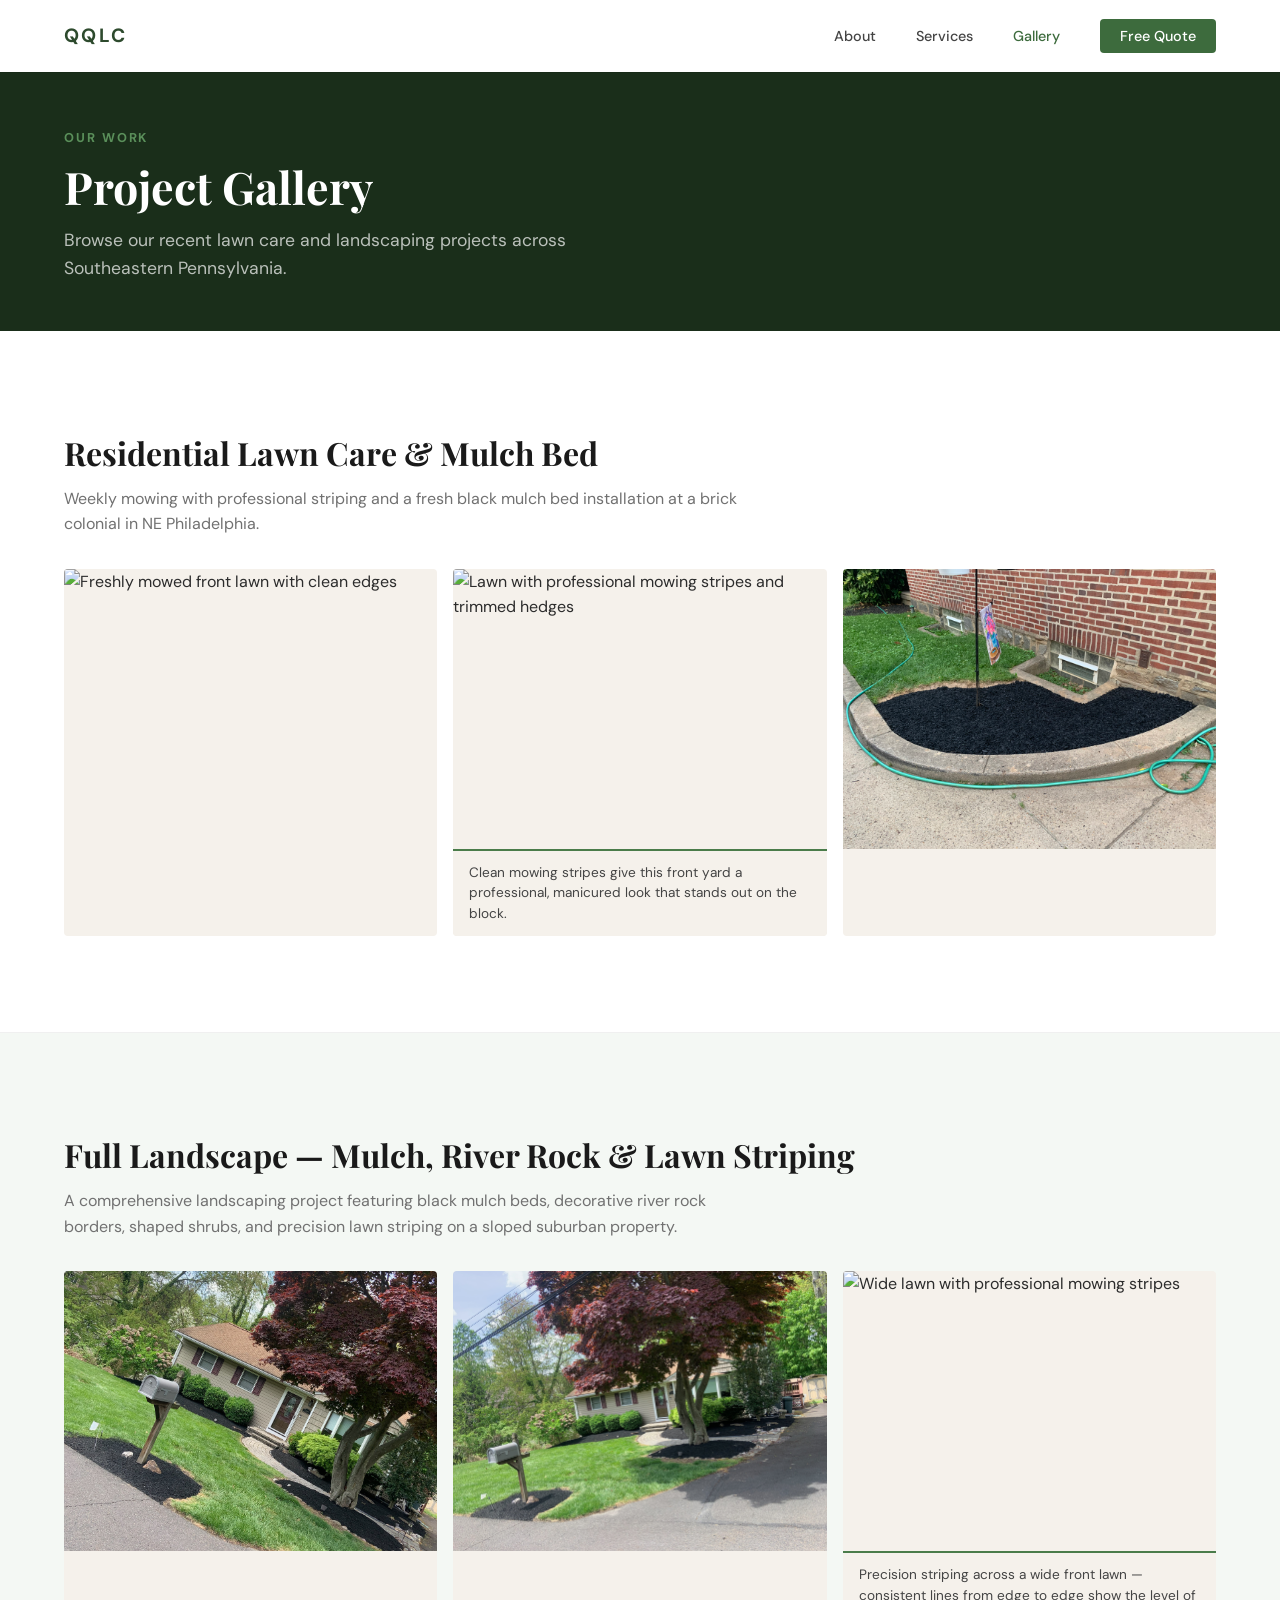
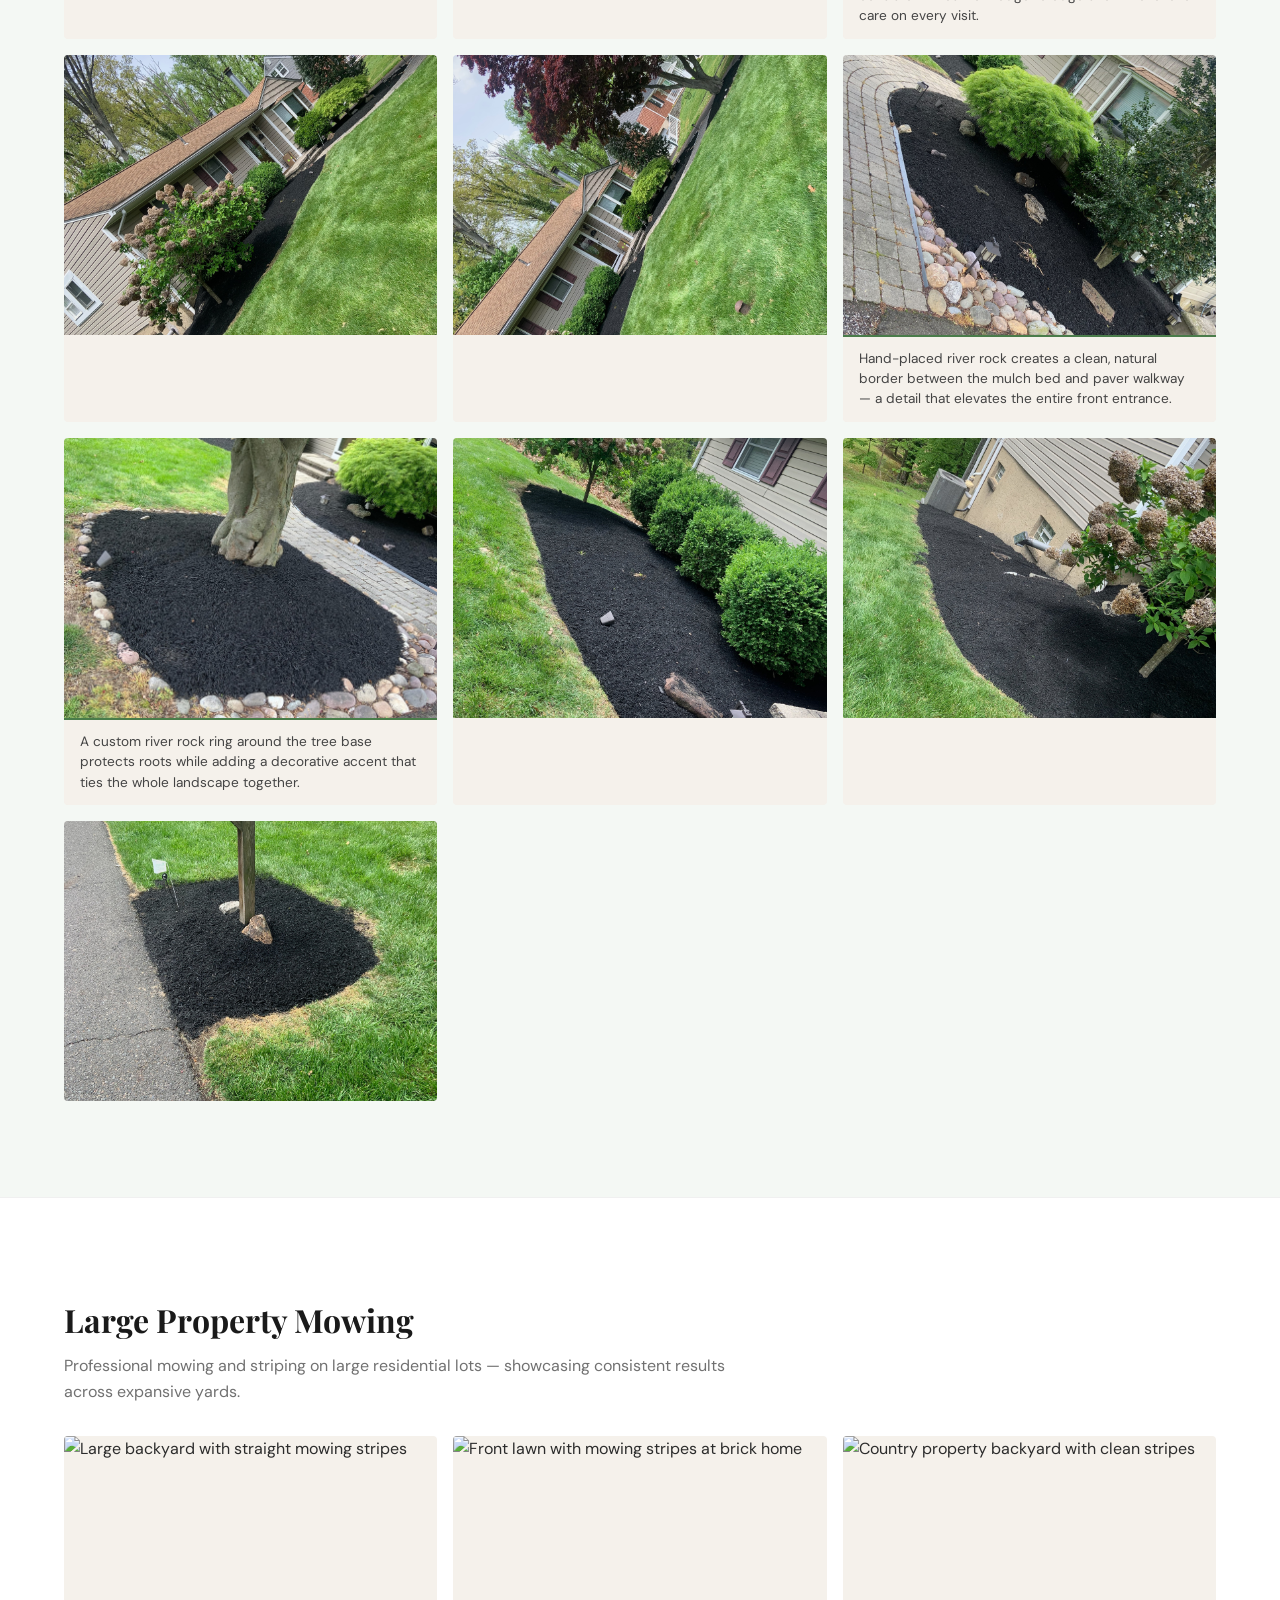
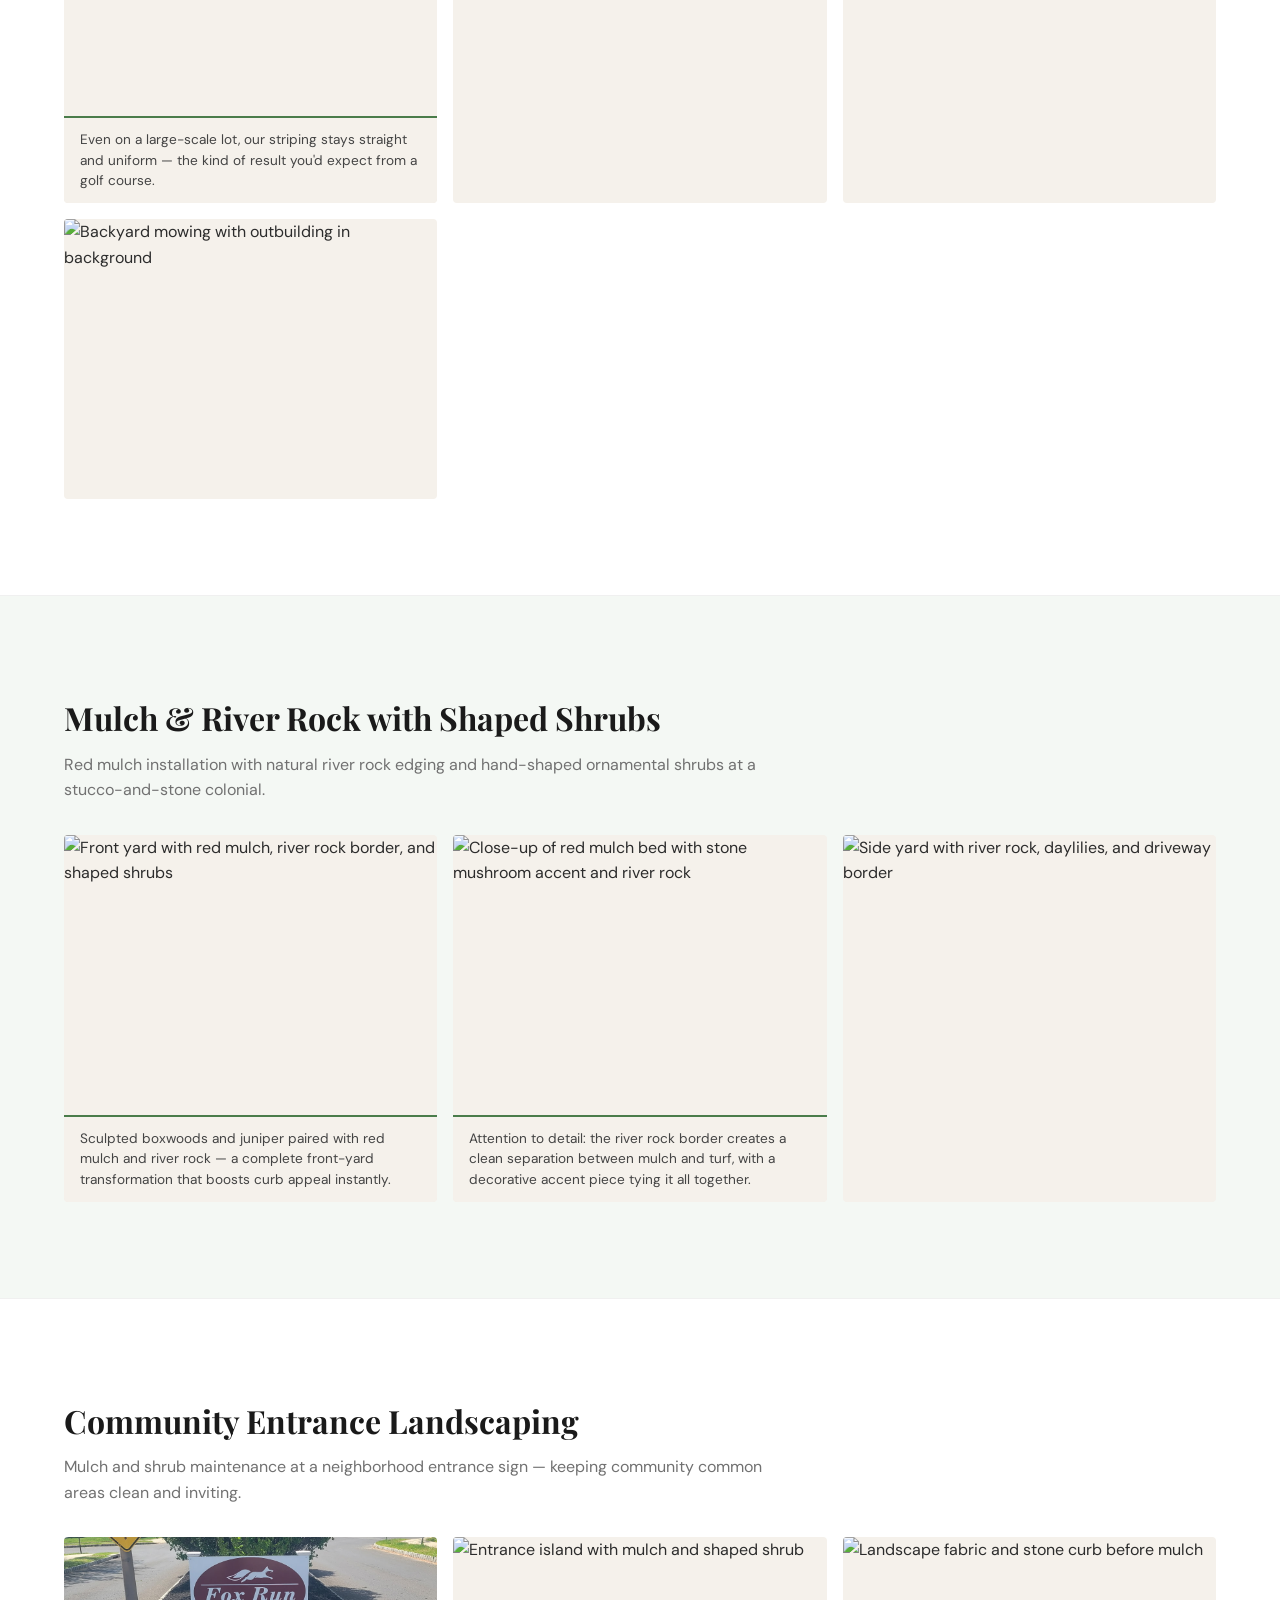
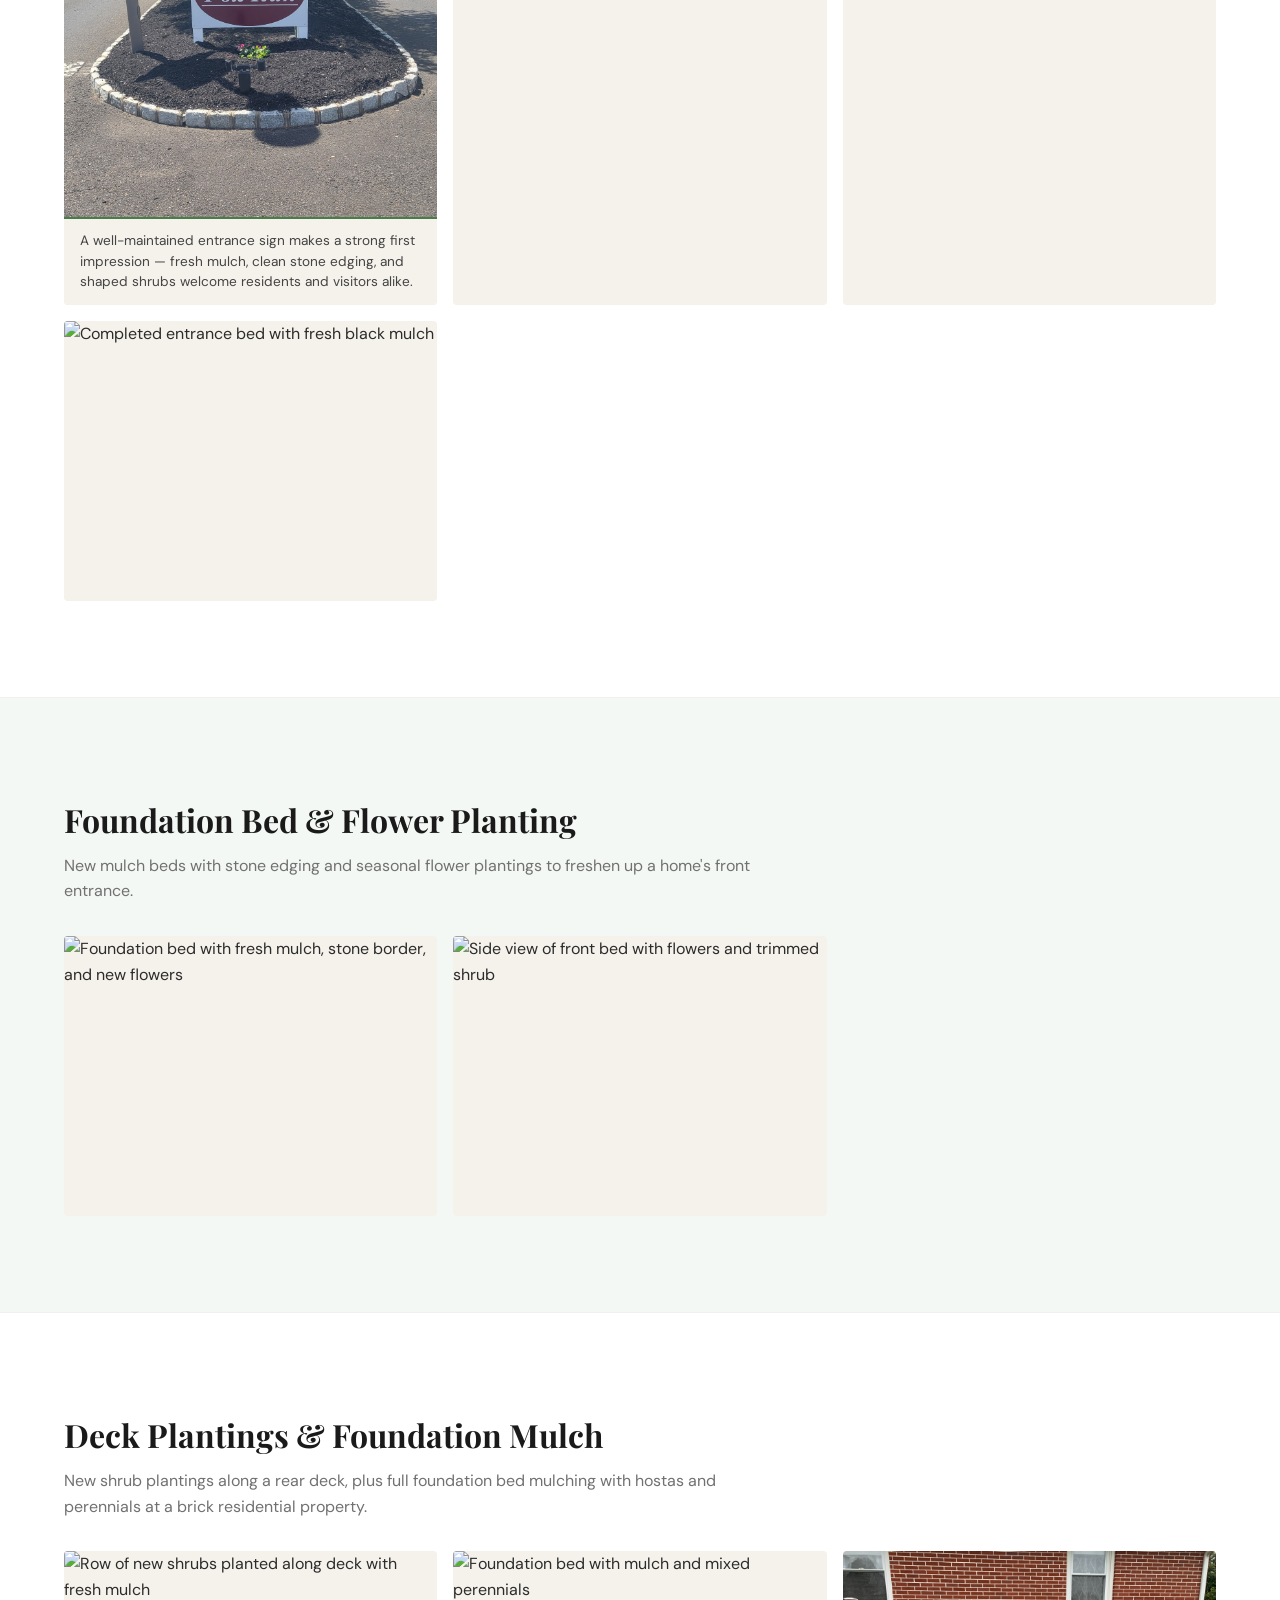
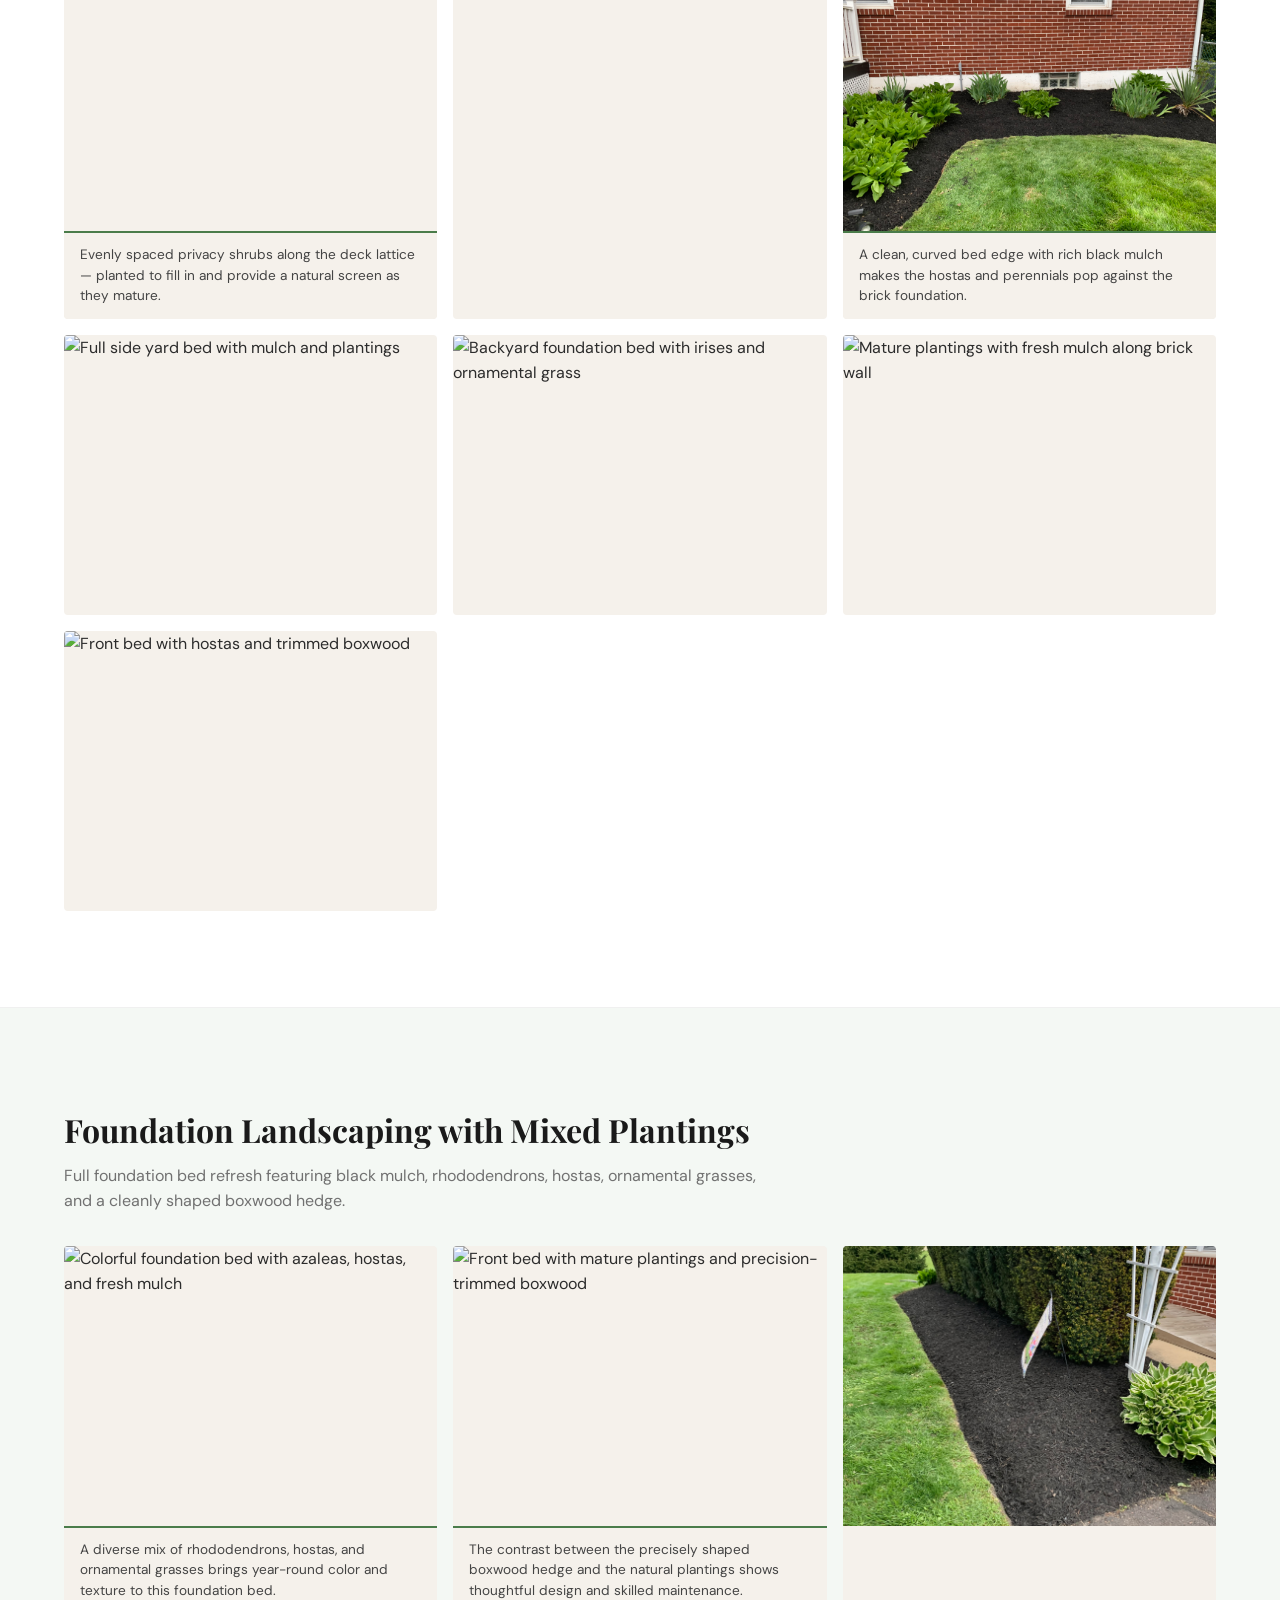
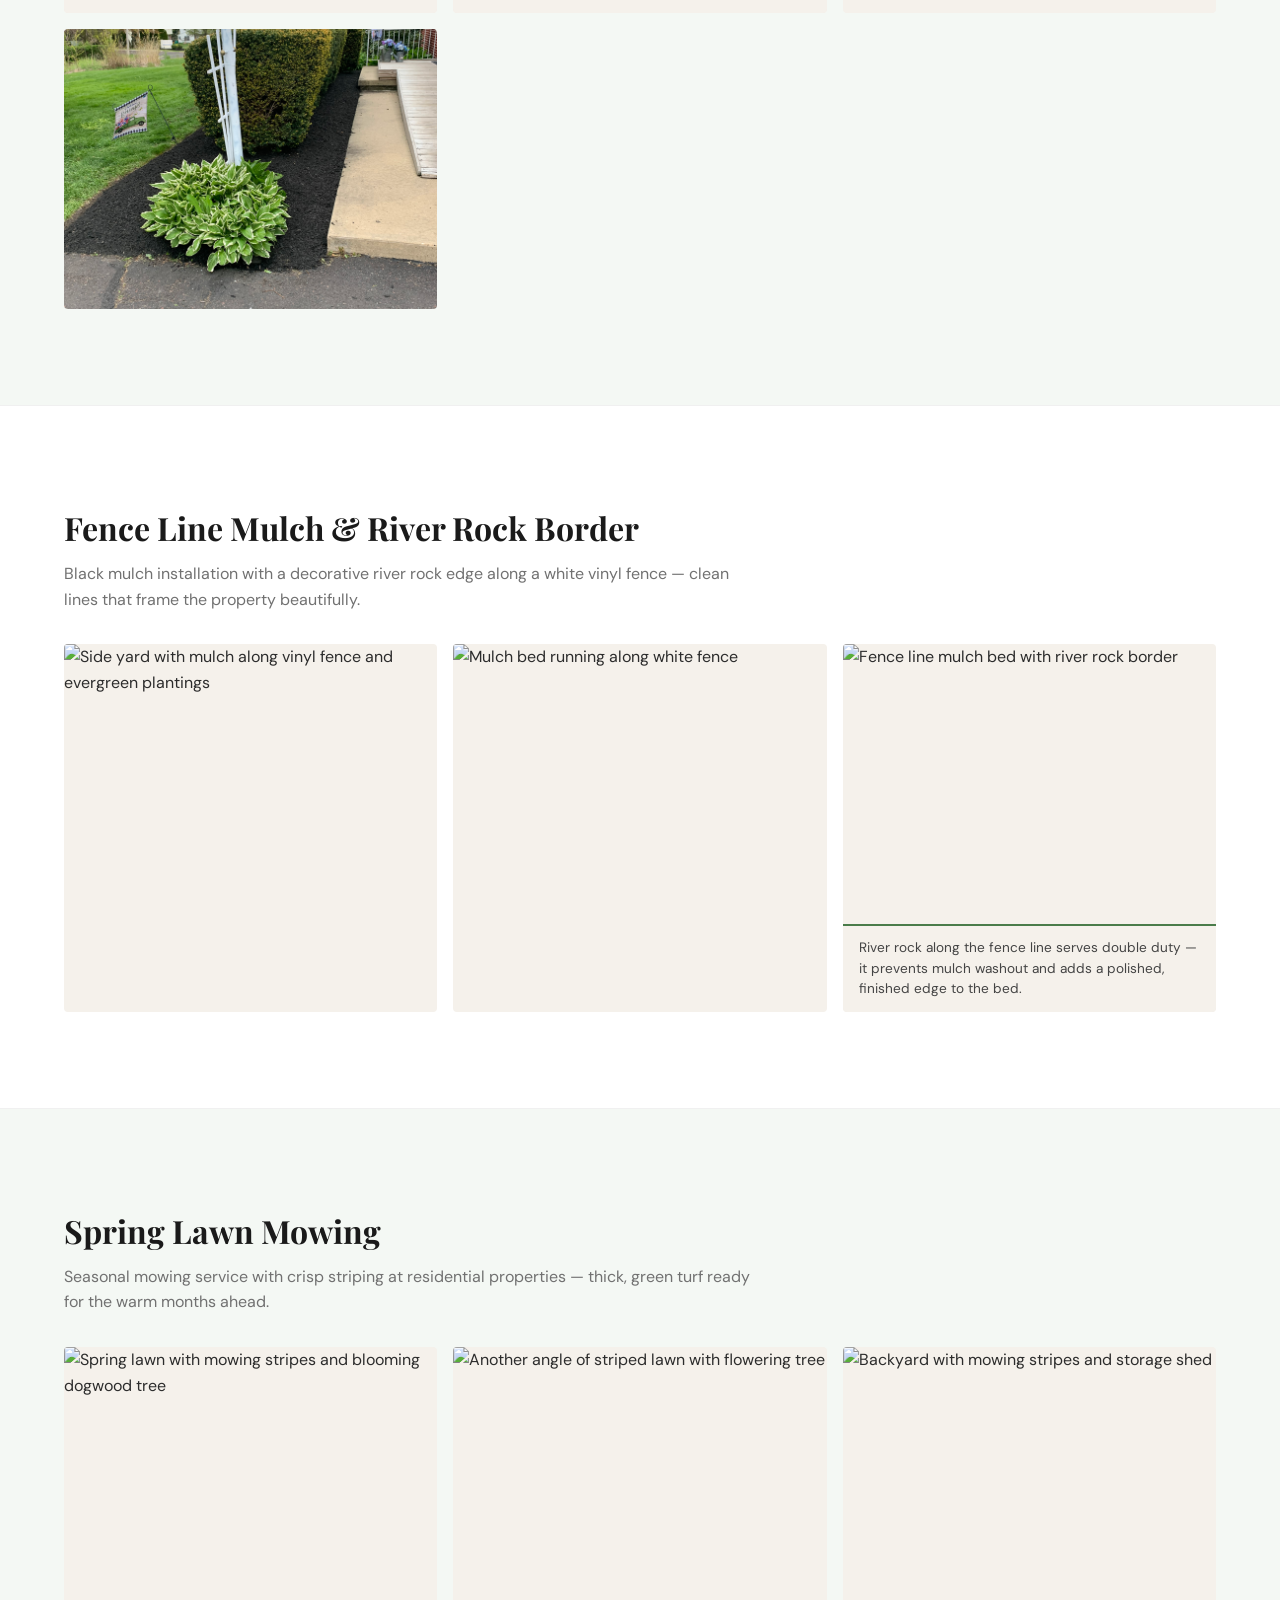
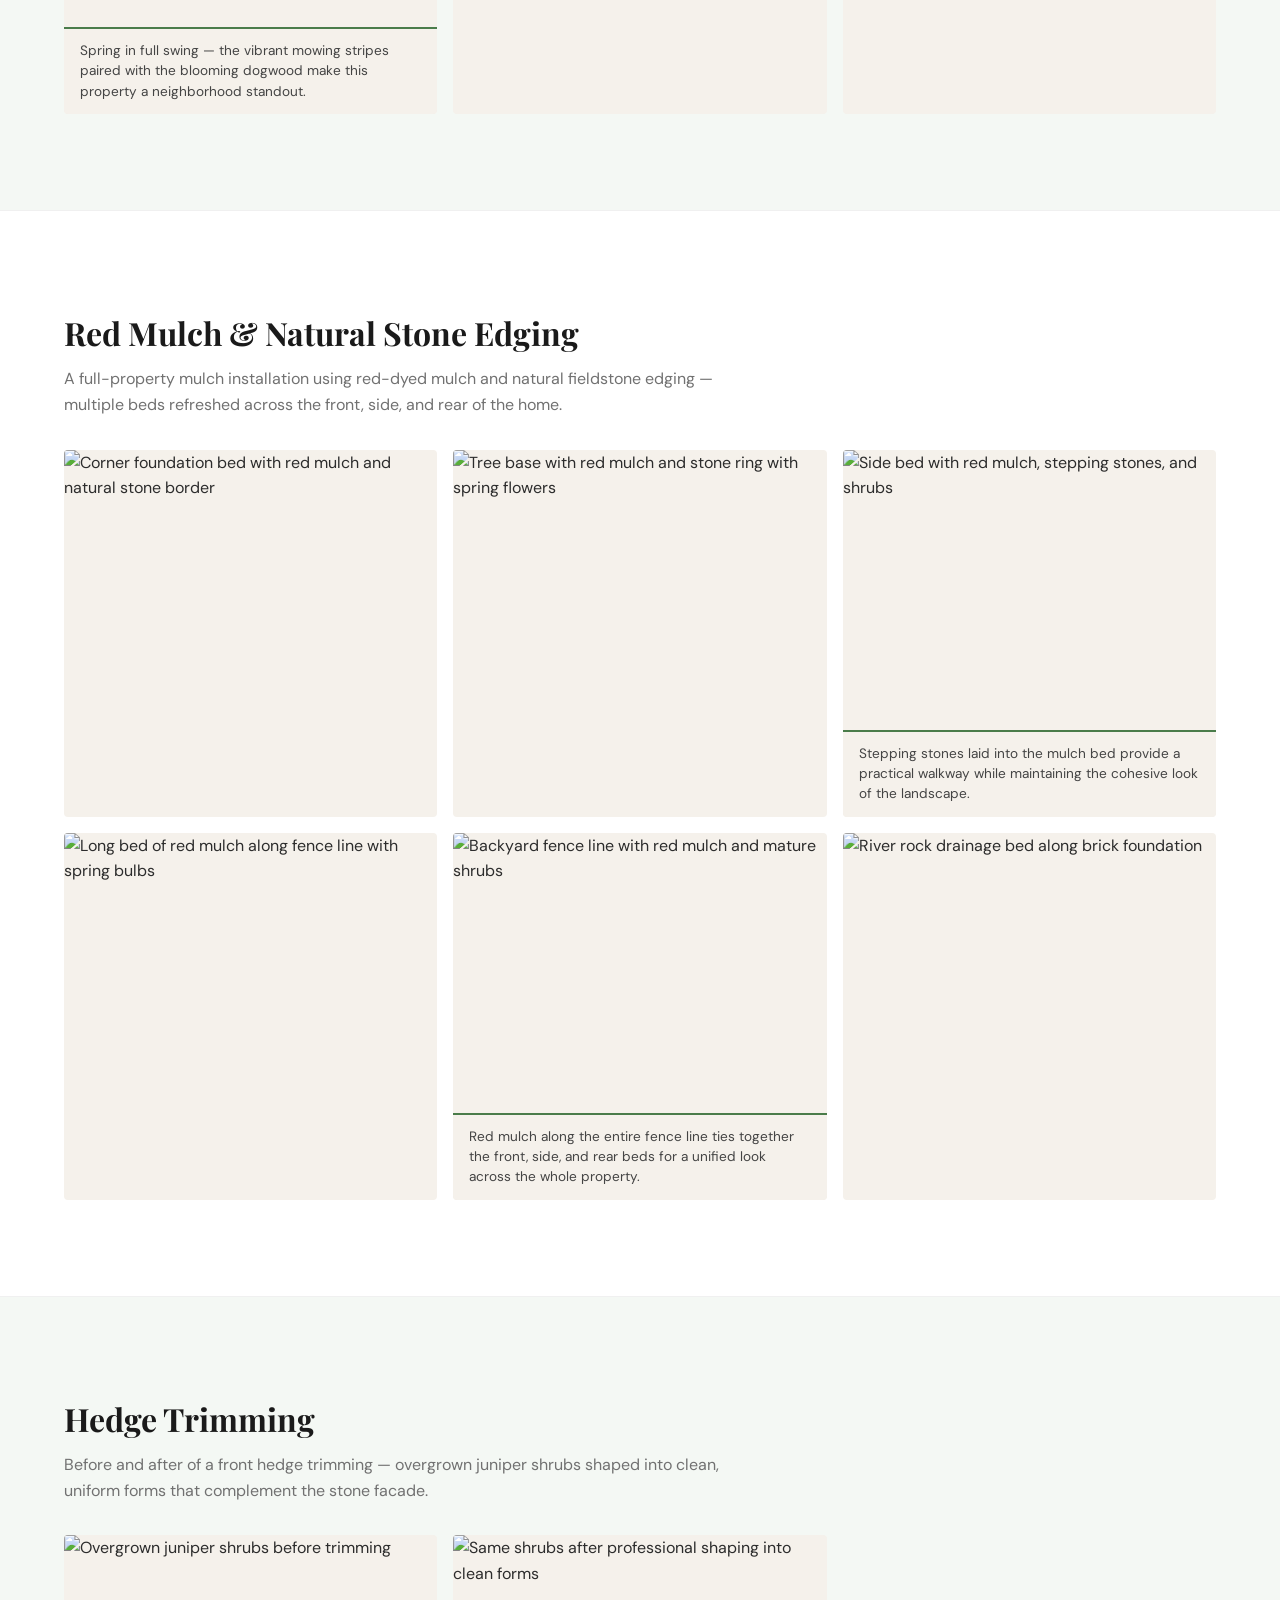
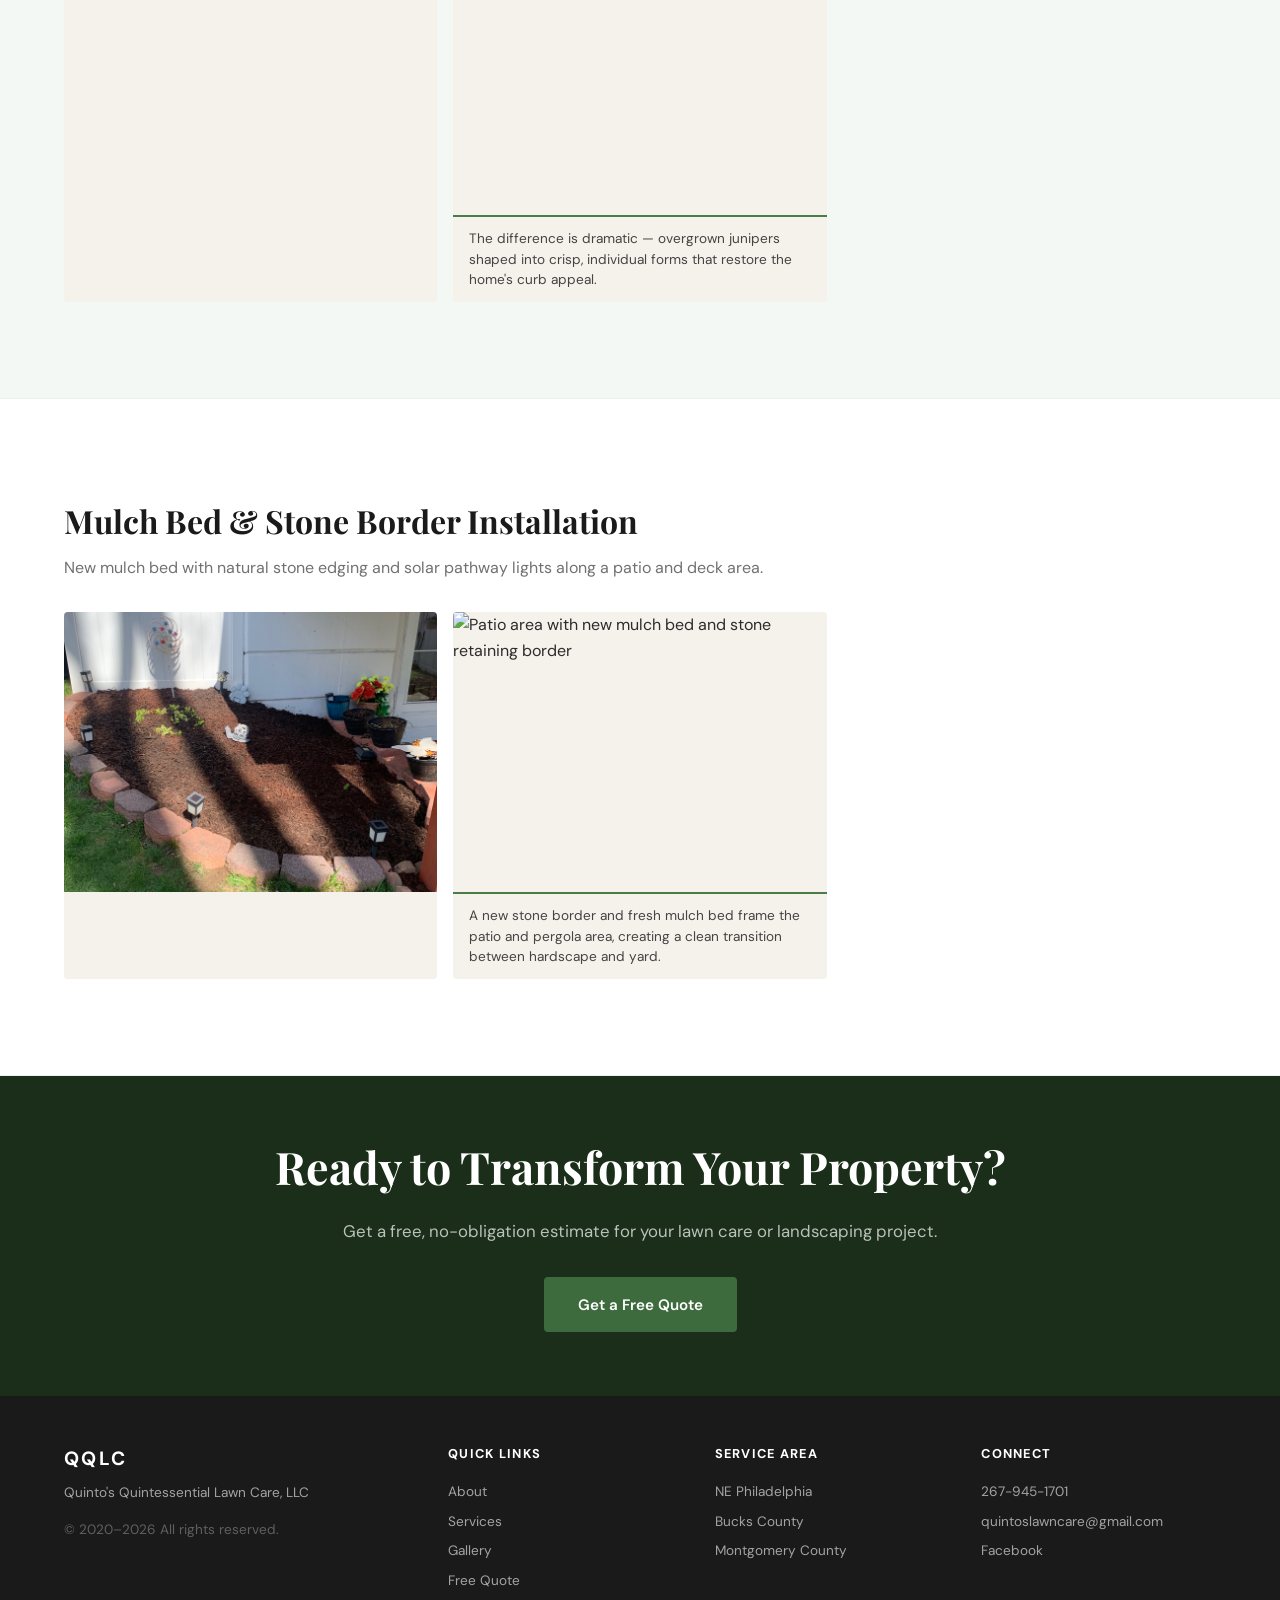
==== gallery.html @ 0d96c42b "updated home page styling" ====
<!DOCTYPE html>
<html lang="en">
<head>
  <meta charset="UTF-8">
  <meta name="viewport" content="width=device-width, initial-scale=1.0">
  <meta name="description" content="Browse our portfolio of lawn care and landscaping projects across NE Philadelphia, Bucks County, and Montgomery County.">
  <title>Gallery | Quinto's Quintessential Lawn Care</title>
  <link rel="preconnect" href="https://fonts.googleapis.com">
  <link rel="preconnect" href="https://fonts.gstatic.com" crossorigin>
  <link href="https://fonts.googleapis.com/css2?family=DM+Sans:wght@400;500;700&family=Playfair+Display:wght@500;700&display=swap" rel="stylesheet">
  <link rel="stylesheet" href="css/style.css">
</head>
<body>

  <!-- Navigation -->
  <nav class="nav nav--scrolled" id="nav">
    <div class="nav__inner">
      <a href="index.html" class="nav__logo">
        <span class="nav__logo-mark">QQLC</span>
      </a>
      <button class="nav__toggle" id="nav-toggle" aria-label="Toggle menu">
        <span></span>
        <span></span>
        <span></span>
      </button>
      <ul class="nav__links" id="nav-links">
        <button class="nav__close" id="nav-close" aria-label="Close menu">&times;</button>
        <li><a href="index.html#about">About</a></li>
        <li><a href="index.html#services">Services</a></li>
        <li><a href="gallery.html" class="nav__link--active">Gallery</a></li>
        <li><a href="index.html#contact" class="nav__cta">Free Quote</a></li>
      </ul>
    </div>
  </nav>

  <!-- Gallery Header -->
  <header class="gallery-hero">
    <div class="container">
      <p class="section__label">Our Work</p>
      <h1 class="section__title">Project Gallery</h1>
      <p class="gallery-hero__sub">Browse our recent lawn care and landscaping projects across Southeastern Pennsylvania.</p>
    </div>
  </header>

  <!-- Project 01: Residential Lawn Mowing & Mulch Bed — NE Philadelphia -->
  <section class="gallery-section section">
    <div class="container">
      <h2 class="gallery-section__title">Residential Lawn Care & Mulch Bed</h2>
      <p class="gallery-section__desc">Weekly mowing with professional striping and a fresh black mulch bed installation at a brick colonial in NE Philadelphia.</p>
      <div class="gallery-page__grid">
        <div class="gallery-page__item">
          <img src="images/01/pic-01-01.jpeg" alt="Freshly mowed front lawn with clean edges" loading="lazy">
        </div>
        <div class="gallery-page__item gallery-page__item--featured">
          <img src="images/01/pic-01-02.jpeg" alt="Lawn with professional mowing stripes and trimmed hedges" loading="lazy">
          <p class="gallery-page__caption">Clean mowing stripes give this front yard a professional, manicured look that stands out on the block.</p>
        </div>
        <div class="gallery-page__item">
          <img src="images/01/pic-01-03.jpeg" alt="Fresh black mulch bed around flag pole base" loading="lazy">
        </div>
      </div>
    </div>
  </section>

  <!-- Project 02: Full Landscape — Mulch, River Rock & Lawn Striping -->
  <section class="gallery-section gallery-section--alt section">
    <div class="container">
      <h2 class="gallery-section__title">Full Landscape — Mulch, River Rock & Lawn Striping</h2>
      <p class="gallery-section__desc">A comprehensive landscaping project featuring black mulch beds, decorative river rock borders, shaped shrubs, and precision lawn striping on a sloped suburban property.</p>
      <div class="gallery-page__grid">
        <div class="gallery-page__item">
          <img src="images/02/pic-02-01.jpeg" alt="Full property view with mulch beds and shaped shrubs" loading="lazy">
        </div>
        <div class="gallery-page__item">
          <img src="images/02/pic-02-02.JPG" alt="Front view of property with landscaping" loading="lazy">
        </div>
        <div class="gallery-page__item gallery-page__item--featured">
          <img src="images/02/pic-02-03.jpeg" alt="Wide lawn with professional mowing stripes" loading="lazy">
          <p class="gallery-page__caption">Precision striping across a wide front lawn — consistent lines from edge to edge show the level of care on every visit.</p>
        </div>
        <div class="gallery-page__item">
          <img src="images/02/pic-02-04.JPG" alt="Side angle of mulch beds and shrubs" loading="lazy">
        </div>
        <div class="gallery-page__item">
          <img src="images/02/pic-02-05.JPG" alt="Walkway with mulch and trimmed plantings" loading="lazy">
        </div>
        <div class="gallery-page__item gallery-page__item--featured">
          <img src="images/02/pic-02-06.jpeg" alt="Mulch bed with river rock border along walkway" loading="lazy">
          <p class="gallery-page__caption">Hand-placed river rock creates a clean, natural border between the mulch bed and paver walkway — a detail that elevates the entire front entrance.</p>
        </div>
        <div class="gallery-page__item gallery-page__item--featured">
          <img src="images/02/pic-02-07.jpeg" alt="Tree base with fresh mulch and river rock ring" loading="lazy">
          <p class="gallery-page__caption">A custom river rock ring around the tree base protects roots while adding a decorative accent that ties the whole landscape together.</p>
        </div>
        <div class="gallery-page__item">
          <img src="images/02/pic-02-08.jpeg" alt="Side bed with black mulch and rounded boxwoods" loading="lazy">
        </div>
        <div class="gallery-page__item">
          <img src="images/02/pic-02-09.jpeg" alt="Side yard mulch bed wrapping around house" loading="lazy">
        </div>
        <div class="gallery-page__item">
          <img src="images/02/pic-02-10.jpeg" alt="Mailbox base with fresh mulch and accent stone" loading="lazy">
        </div>
      </div>
    </div>
  </section>

  <!-- Project 03: Large Backyard Mowing -->
  <section class="gallery-section section">
    <div class="container">
      <h2 class="gallery-section__title">Large Property Mowing</h2>
      <p class="gallery-section__desc">Professional mowing and striping on large residential lots — showcasing consistent results across expansive yards.</p>
      <div class="gallery-page__grid">
        <div class="gallery-page__item gallery-page__item--featured">
          <img src="images/03/pic-03-01.jpeg" alt="Large backyard with straight mowing stripes" loading="lazy">
          <p class="gallery-page__caption">Even on a large-scale lot, our striping stays straight and uniform — the kind of result you'd expect from a golf course.</p>
        </div>
        <div class="gallery-page__item">
          <img src="images/03/pic-03-02.jpeg" alt="Front lawn with mowing stripes at brick home" loading="lazy">
        </div>
        <div class="gallery-page__item">
          <img src="images/03/pic-03-03.jpeg" alt="Country property backyard with clean stripes" loading="lazy">
        </div>
        <div class="gallery-page__item">
          <img src="images/03/pic-03-04.jpeg" alt="Backyard mowing with outbuilding in background" loading="lazy">
        </div>
      </div>
    </div>
  </section>

  <!-- Project 04: Mulch & River Rock with Shaped Shrubs -->
  <section class="gallery-section gallery-section--alt section">
    <div class="container">
      <h2 class="gallery-section__title">Mulch & River Rock with Shaped Shrubs</h2>
      <p class="gallery-section__desc">Red mulch installation with natural river rock edging and hand-shaped ornamental shrubs at a stucco-and-stone colonial.</p>
      <div class="gallery-page__grid">
        <div class="gallery-page__item gallery-page__item--featured">
          <img src="images/04/pic-04-01.jpeg" alt="Front yard with red mulch, river rock border, and shaped shrubs" loading="lazy">
          <p class="gallery-page__caption">Sculpted boxwoods and juniper paired with red mulch and river rock — a complete front-yard transformation that boosts curb appeal instantly.</p>
        </div>
        <div class="gallery-page__item gallery-page__item--featured">
          <img src="images/04/pic-04-02.jpeg" alt="Close-up of red mulch bed with stone mushroom accent and river rock" loading="lazy">
          <p class="gallery-page__caption">Attention to detail: the river rock border creates a clean separation between mulch and turf, with a decorative accent piece tying it all together.</p>
        </div>
        <div class="gallery-page__item">
          <img src="images/04/pic-04-03.jpeg" alt="Side yard with river rock, daylilies, and driveway border" loading="lazy">
        </div>
      </div>
    </div>
  </section>

  <!-- Project 05: Commercial Entrance Landscaping -->
  <section class="gallery-section section">
    <div class="container">
      <h2 class="gallery-section__title">Community Entrance Landscaping</h2>
      <p class="gallery-section__desc">Mulch and shrub maintenance at a neighborhood entrance sign — keeping community common areas clean and inviting.</p>
      <div class="gallery-page__grid">
        <div class="gallery-page__item gallery-page__item--featured">
          <img src="images/05/pic-05-01.jpg" alt="Fox Run community entrance sign with fresh mulch and stone border" loading="lazy">
          <p class="gallery-page__caption">A well-maintained entrance sign makes a strong first impression — fresh mulch, clean stone edging, and shaped shrubs welcome residents and visitors alike.</p>
        </div>
        <div class="gallery-page__item">
          <img src="images/05/pic-05-02.jpeg" alt="Entrance island with mulch and shaped shrub" loading="lazy">
        </div>
        <div class="gallery-page__item">
          <img src="images/05/pic-05-03.jpeg" alt="Landscape fabric and stone curb before mulch" loading="lazy">
        </div>
        <div class="gallery-page__item">
          <img src="images/05/pic-05-04.jpeg" alt="Completed entrance bed with fresh black mulch" loading="lazy">
        </div>
      </div>
    </div>
  </section>

  <!-- Project 06: Foundation Bed & Flower Planting -->
  <section class="gallery-section gallery-section--alt section">
    <div class="container">
      <h2 class="gallery-section__title">Foundation Bed & Flower Planting</h2>
      <p class="gallery-section__desc">New mulch beds with stone edging and seasonal flower plantings to freshen up a home's front entrance.</p>
      <div class="gallery-page__grid">
        <div class="gallery-page__item">
          <img src="images/06/pic-06-01.jpeg" alt="Foundation bed with fresh mulch, stone border, and new flowers" loading="lazy">
        </div>
        <div class="gallery-page__item">
          <img src="images/06/pic-06-02.jpeg" alt="Side view of front bed with flowers and trimmed shrub" loading="lazy">
        </div>
      </div>
    </div>
  </section>

  <!-- Project 07: Deck Plantings & Foundation Mulch -->
  <section class="gallery-section section">
    <div class="container">
      <h2 class="gallery-section__title">Deck Plantings & Foundation Mulch</h2>
      <p class="gallery-section__desc">New shrub plantings along a rear deck, plus full foundation bed mulching with hostas and perennials at a brick residential property.</p>
      <div class="gallery-page__grid">
        <div class="gallery-page__item gallery-page__item--featured">
          <img src="images/07/pic-07-01.jpeg" alt="Row of new shrubs planted along deck with fresh mulch" loading="lazy">
          <p class="gallery-page__caption">Evenly spaced privacy shrubs along the deck lattice — planted to fill in and provide a natural screen as they mature.</p>
        </div>
        <div class="gallery-page__item">
          <img src="images/07/pic-07-02.jpeg" alt="Foundation bed with mulch and mixed perennials" loading="lazy">
        </div>
        <div class="gallery-page__item gallery-page__item--featured">
          <img src="images/07/pic-07-03.jpeg" alt="Side foundation bed with hostas and fresh black mulch" loading="lazy">
          <p class="gallery-page__caption">A clean, curved bed edge with rich black mulch makes the hostas and perennials pop against the brick foundation.</p>
        </div>
        <div class="gallery-page__item">
          <img src="images/07/pic-07-04.jpeg" alt="Full side yard bed with mulch and plantings" loading="lazy">
        </div>
        <div class="gallery-page__item">
          <img src="images/07/pic-07-05.jpeg" alt="Backyard foundation bed with irises and ornamental grass" loading="lazy">
        </div>
        <div class="gallery-page__item">
          <img src="images/07/pic-07-06.jpeg" alt="Mature plantings with fresh mulch along brick wall" loading="lazy">
        </div>
        <div class="gallery-page__item">
          <img src="images/07/pic-07-07.jpeg" alt="Front bed with hostas and trimmed boxwood" loading="lazy">
        </div>
      </div>
    </div>
  </section>

  <!-- Project 08: Foundation Landscaping with Mixed Plantings -->
  <section class="gallery-section gallery-section--alt section">
    <div class="container">
      <h2 class="gallery-section__title">Foundation Landscaping with Mixed Plantings</h2>
      <p class="gallery-section__desc">Full foundation bed refresh featuring black mulch, rhododendrons, hostas, ornamental grasses, and a cleanly shaped boxwood hedge.</p>
      <div class="gallery-page__grid">
        <div class="gallery-page__item gallery-page__item--featured">
          <img src="images/08/pic-08-01.jpeg" alt="Colorful foundation bed with azaleas, hostas, and fresh mulch" loading="lazy">
          <p class="gallery-page__caption">A diverse mix of rhododendrons, hostas, and ornamental grasses brings year-round color and texture to this foundation bed.</p>
        </div>
        <div class="gallery-page__item gallery-page__item--featured">
          <img src="images/08/pic-08-02.jpeg" alt="Front bed with mature plantings and precision-trimmed boxwood" loading="lazy">
          <p class="gallery-page__caption">The contrast between the precisely shaped boxwood hedge and the natural plantings shows thoughtful design and skilled maintenance.</p>
        </div>
        <div class="gallery-page__item">
          <img src="images/08/pic-08-03.jpeg" alt="Side bed with trimmed evergreens and hosta" loading="lazy">
        </div>
        <div class="gallery-page__item">
          <img src="images/08/pic-08-04.jpeg" alt="Side yard with mulch bed and hostas along driveway" loading="lazy">
        </div>
      </div>
    </div>
  </section>

  <!-- Project 09: Mulch & River Rock Along Fence Line -->
  <section class="gallery-section section">
    <div class="container">
      <h2 class="gallery-section__title">Fence Line Mulch & River Rock Border</h2>
      <p class="gallery-section__desc">Black mulch installation with a decorative river rock edge along a white vinyl fence — clean lines that frame the property beautifully.</p>
      <div class="gallery-page__grid">
        <div class="gallery-page__item">
          <img src="images/09/pic-09-01.jpeg" alt="Side yard with mulch along vinyl fence and evergreen plantings" loading="lazy">
        </div>
        <div class="gallery-page__item">
          <img src="images/09/pic-09-02.jpeg" alt="Mulch bed running along white fence" loading="lazy">
        </div>
        <div class="gallery-page__item gallery-page__item--featured">
          <img src="images/09/pic-09-03.jpeg" alt="Fence line mulch bed with river rock border" loading="lazy">
          <p class="gallery-page__caption">River rock along the fence line serves double duty — it prevents mulch washout and adds a polished, finished edge to the bed.</p>
        </div>
      </div>
    </div>
  </section>

  <!-- Project 10: Spring Lawn Mowing -->
  <section class="gallery-section gallery-section--alt section">
    <div class="container">
      <h2 class="gallery-section__title">Spring Lawn Mowing</h2>
      <p class="gallery-section__desc">Seasonal mowing service with crisp striping at residential properties — thick, green turf ready for the warm months ahead.</p>
      <div class="gallery-page__grid">
        <div class="gallery-page__item gallery-page__item--featured">
          <img src="images/10/pic-10-01.jpeg" alt="Spring lawn with mowing stripes and blooming dogwood tree" loading="lazy">
          <p class="gallery-page__caption">Spring in full swing — the vibrant mowing stripes paired with the blooming dogwood make this property a neighborhood standout.</p>
        </div>
        <div class="gallery-page__item">
          <img src="images/10/pic-10-02.jpeg" alt="Another angle of striped lawn with flowering tree" loading="lazy">
        </div>
        <div class="gallery-page__item">
          <img src="images/10/pic-10-03.jpeg" alt="Backyard with mowing stripes and storage shed" loading="lazy">
        </div>
      </div>
    </div>
  </section>

  <!-- Project 11: Red Mulch & Stone Edging -->
  <section class="gallery-section section">
    <div class="container">
      <h2 class="gallery-section__title">Red Mulch & Natural Stone Edging</h2>
      <p class="gallery-section__desc">A full-property mulch installation using red-dyed mulch and natural fieldstone edging — multiple beds refreshed across the front, side, and rear of the home.</p>
      <div class="gallery-page__grid">
        <div class="gallery-page__item">
          <img src="images/11/pic-11-01.jpeg" alt="Corner foundation bed with red mulch and natural stone border" loading="lazy">
        </div>
        <div class="gallery-page__item">
          <img src="images/11/pic-11-02.jpeg" alt="Tree base with red mulch and stone ring with spring flowers" loading="lazy">
        </div>
        <div class="gallery-page__item gallery-page__item--featured">
          <img src="images/11/pic-11-03.jpeg" alt="Side bed with red mulch, stepping stones, and shrubs" loading="lazy">
          <p class="gallery-page__caption">Stepping stones laid into the mulch bed provide a practical walkway while maintaining the cohesive look of the landscape.</p>
        </div>
        <div class="gallery-page__item">
          <img src="images/11/pic-11-04.jpeg" alt="Long bed of red mulch along fence line with spring bulbs" loading="lazy">
        </div>
        <div class="gallery-page__item gallery-page__item--featured">
          <img src="images/11/pic-11-05.jpeg" alt="Backyard fence line with red mulch and mature shrubs" loading="lazy">
          <p class="gallery-page__caption">Red mulch along the entire fence line ties together the front, side, and rear beds for a unified look across the whole property.</p>
        </div>
        <div class="gallery-page__item">
          <img src="images/11/pic-11-06.jpeg" alt="River rock drainage bed along brick foundation" loading="lazy">
        </div>
      </div>
    </div>
  </section>

  <!-- Project 12: Hedge Trimming -->
  <section class="gallery-section gallery-section--alt section">
    <div class="container">
      <h2 class="gallery-section__title">Hedge Trimming</h2>
      <p class="gallery-section__desc">Before and after of a front hedge trimming — overgrown juniper shrubs shaped into clean, uniform forms that complement the stone facade.</p>
      <div class="gallery-page__grid">
        <div class="gallery-page__item">
          <img src="images/12/pic-12-01.jpeg" alt="Overgrown juniper shrubs before trimming" loading="lazy">
        </div>
        <div class="gallery-page__item gallery-page__item--featured">
          <img src="images/12/pic-12-02.jpeg" alt="Same shrubs after professional shaping into clean forms" loading="lazy">
          <p class="gallery-page__caption">The difference is dramatic — overgrown junipers shaped into crisp, individual forms that restore the home's curb appeal.</p>
        </div>
      </div>
    </div>
  </section>

  <!-- Project 13: Mulch Bed & Stone Border Installation -->
  <section class="gallery-section section">
    <div class="container">
      <h2 class="gallery-section__title">Mulch Bed & Stone Border Installation</h2>
      <p class="gallery-section__desc">New mulch bed with natural stone edging and solar pathway lights along a patio and deck area.</p>
      <div class="gallery-page__grid">
        <div class="gallery-page__item">
          <img src="images/13/pic-13-01.jpeg" alt="Side bed with brown mulch, solar lights, and stone border" loading="lazy">
        </div>
        <div class="gallery-page__item gallery-page__item--featured">
          <img src="images/13/pic-13-02.jpeg" alt="Patio area with new mulch bed and stone retaining border" loading="lazy">
          <p class="gallery-page__caption">A new stone border and fresh mulch bed frame the patio and pergola area, creating a clean transition between hardscape and yard.</p>
        </div>
      </div>
    </div>
  </section>

  <!-- CTA -->
  <section class="gallery-cta">
    <div class="container gallery-cta__inner">
      <h2 class="section__title">Ready to Transform Your Property?</h2>
      <p>Get a free, no-obligation estimate for your lawn care or landscaping project.</p>
      <a href="index.html#contact" class="btn btn--primary">Get a Free Quote</a>
    </div>
  </section>

  <!-- Footer -->
  <footer class="footer">
    <div class="container footer__inner">
      <div class="footer__brand">
        <span class="nav__logo-mark">QQLC</span>
        <p>Quinto's Quintessential Lawn Care, LLC</p>
        <p class="footer__copy">&copy; 2020&ndash;2026 All rights reserved.</p>
      </div>
      <div class="footer__links">
        <h4>Quick Links</h4>
        <a href="index.html#about">About</a>
        <a href="index.html#services">Services</a>
        <a href="gallery.html">Gallery</a>
        <a href="index.html#contact">Free Quote</a>
      </div>
      <div class="footer__links">
        <h4>Service Area</h4>
        <span>NE Philadelphia</span>
        <span>Bucks County</span>
        <span>Montgomery County</span>
      </div>
      <div class="footer__links">
        <h4>Connect</h4>
        <a href="tel:2679451701">267-945-1701</a>
        <a href="mailto:quintoslawncare@gmail.com">quintoslawncare@gmail.com</a>
        <a href="https://www.facebook.com/61576152695023/" target="_blank" rel="noopener">Facebook</a>
      </div>
    </div>
  </footer>

  <script src="js/gallery.js"></script>
</body>
</html>
---- css/style.css ----
/* ========================================
   Quinto's Quintessential Lawn Care
   Flat / Matte Design System
   ======================================== */

:root {
  --green-900: #1a2e1a;
  --green-800: #2d4a2d;
  --green-700: #3d6b3d;
  --green-600: #4a7c4a;
  --green-500: #5a8f5a;
  --green-100: #e8f0e8;
  --green-50: #f4f8f4;

  --sand-100: #f5f1eb;
  --sand-200: #e8e0d4;
  --sand-300: #d4c9b8;

  --charcoal: #2c2c2c;
  --dark: #1a1a1a;
  --gray-700: #444;
  --gray-500: #717171;
  --gray-300: #c4c4c4;
  --gray-100: #f0f0f0;
  --white: #ffffff;

  --font-body: 'DM Sans', -apple-system, BlinkMacSystemFont, sans-serif;
  --font-heading: 'Playfair Display', Georgia, serif;

  --max-width: 1200px;
  --section-pad: 6rem 0;
  --radius: 4px;
  --transition: 0.3s ease;
}

/* Reset */
*, *::before, *::after {
  margin: 0;
  padding: 0;
  box-sizing: border-box;
}

html {
  scroll-behavior: smooth;
  -webkit-font-smoothing: antialiased;
}

body {
  font-family: var(--font-body);
  color: var(--charcoal);
  background: var(--white);
  line-height: 1.6;
}

img {
  display: block;
  max-width: 100%;
  height: auto;
}

a {
  color: inherit;
  text-decoration: none;
}

.container {
  max-width: var(--max-width);
  margin: 0 auto;
  padding: 0 1.5rem;
}

.section {
  padding: var(--section-pad);
}

.section__label {
  font-family: var(--font-body);
  font-size: 0.8rem;
  font-weight: 700;
  text-transform: uppercase;
  letter-spacing: 0.15em;
  color: var(--green-600);
  margin-bottom: 0.75rem;
}

.section__title {
  font-family: var(--font-heading);
  font-size: clamp(1.8rem, 4vw, 2.8rem);
  font-weight: 700;
  color: var(--dark);
  margin-bottom: 1.5rem;
  line-height: 1.2;
}

/* ---- Buttons ---- */
.btn {
  display: inline-block;
  padding: 0.85rem 2rem;
  font-family: var(--font-body);
  font-size: 0.95rem;
  font-weight: 600;
  border: 2px solid transparent;
  border-radius: var(--radius);
  cursor: pointer;
  transition: background var(--transition), color var(--transition), border-color var(--transition);
  text-align: center;
}

.btn--primary {
  background: var(--green-700);
  color: var(--white);
  border-color: var(--green-700);
}

.btn--primary:hover {
  background: var(--green-800);
  border-color: var(--green-800);
}

.btn--outline {
  background: transparent;
  color: var(--white);
  border-color: rgba(255, 255, 255, 0.5);
}

.btn--outline:hover {
  background: rgba(255, 255, 255, 0.1);
  border-color: var(--white);
}

.btn--full {
  width: 100%;
}

/* ---- Navigation ---- */
.nav {
  position: fixed;
  top: 0;
  left: 0;
  right: 0;
  z-index: 100;
  background: transparent;
  transition: background var(--transition), box-shadow var(--transition);
}

.nav--scrolled {
  background: var(--white);
  box-shadow: 0 1px 0 rgba(0, 0, 0, 0.08);
}

.nav__inner {
  max-width: var(--max-width);
  margin: 0 auto;
  padding: 0 1.5rem;
  display: flex;
  align-items: center;
  justify-content: space-between;
  height: 72px;
}

.nav__logo-mark {
  font-family: var(--font-body);
  font-size: 1.2rem;
  font-weight: 700;
  letter-spacing: 0.12em;
  color: var(--white);
  transition: color var(--transition);
}

.nav--scrolled .nav__logo-mark {
  color: var(--green-800);
}

.nav__links {
  display: flex;
  align-items: center;
  gap: 2.5rem;
  list-style: none;
}

.nav__links a {
  font-size: 0.9rem;
  font-weight: 500;
  color: rgba(255, 255, 255, 0.85);
  transition: color var(--transition);
}

.nav--scrolled .nav__links a {
  color: var(--gray-700);
}

.nav__links a:hover {
  color: var(--white);
}

.nav--scrolled .nav__links a:hover {
  color: var(--green-700);
}

.nav__cta {
  padding: 0.5rem 1.25rem;
  background: var(--green-700);
  color: var(--white) !important;
  border-radius: var(--radius);
}

.nav__cta:hover {
  background: var(--green-800);
  color: var(--white) !important;
}

.nav__close {
  display: none;
}

.nav__toggle {
  display: none;
  flex-direction: column;
  gap: 5px;
  background: none;
  border: none;
  cursor: pointer;
  padding: 4px;
}

.nav__toggle span {
  display: block;
  width: 24px;
  height: 2px;
  background: var(--white);
  transition: background var(--transition), transform var(--transition);
}

.nav--scrolled .nav__toggle span {
  background: var(--charcoal);
}

/* ---- Hero ---- */
.hero {
  position: relative;
  height: 100vh;
  min-height: 600px;
  max-height: 1000px;
  display: flex;
  align-items: center;
  justify-content: center;
  overflow: hidden;
}

.hero__slideshow {
  position: absolute;
  inset: 0;
}

.hero__slide {
  position: absolute;
  inset: 0;
  background-size: cover;
  background-position: center;
  opacity: 0;
  transition: opacity 1s ease;
  /* Placeholder color until real images are added */
  background-color: var(--green-800);
}

.hero__slide.active {
  opacity: 1;
}

.hero__overlay {
  position: absolute;
  inset: 0;
  background: linear-gradient(
    to bottom,
    rgba(26, 26, 26, 0.4) 0%,
    rgba(26, 26, 26, 0.55) 100%
  );
}

.hero__content {
  position: relative;
  z-index: 2;
  text-align: center;
  color: var(--white);
  padding: 0 1.5rem;
}

.hero__tag {
  font-size: 0.8rem;
  font-weight: 600;
  text-transform: uppercase;
  letter-spacing: 0.2em;
  margin-bottom: 1.25rem;
  opacity: 0.8;
}

.hero__title {
  font-family: var(--font-heading);
  font-size: clamp(2.5rem, 7vw, 4.5rem);
  font-weight: 700;
  line-height: 1.1;
  margin-bottom: 1.25rem;
}

.hero__sub {
  font-size: 1.15rem;
  font-weight: 400;
  opacity: 0.9;
  margin-bottom: 2.5rem;
  max-width: 500px;
  margin-left: auto;
  margin-right: auto;
}

.hero__actions {
  display: flex;
  flex-direction: column;
  gap: 0.75rem;
  align-items: center;
}

.hero__actions-row {
  display: flex;
  gap: 1rem;
  justify-content: center;
  width: 100%;
  max-width: 480px;
}

.hero__actions-row .btn {
  flex: 1;
}

.btn--outline-frosted {
  background: rgba(255, 255, 255, 0.15);
  color: var(--white);
  border-color: rgba(255, 255, 255, 0.5);
  display: inline-flex;
  align-items: center;
  justify-content: center;
  gap: 0.5rem;
}

.btn--outline-frosted:hover {
  background: rgba(255, 255, 255, 0.25);
  border-color: var(--white);
}

.hero__indicators {
  position: absolute;
  bottom: 2rem;
  left: 50%;
  transform: translateX(-50%);
  display: flex;
  gap: 0.5rem;
  z-index: 2;
}

.hero__dot {
  width: 8px;
  height: 8px;
  border-radius: 50%;
  border: 2px solid rgba(255, 255, 255, 0.5);
  background: transparent;
  cursor: pointer;
  padding: 0;
  transition: background var(--transition), border-color var(--transition);
}

.hero__dot.active {
  background: var(--white);
  border-color: var(--white);
}

/* ---- Trust Bar ---- */
.trust-bar {
  background: var(--green-900);
  color: var(--white);
  padding: 1.25rem 0;
}

.trust-bar__inner {
  display: flex;
  justify-content: center;
  gap: 3rem;
  flex-wrap: wrap;
}

.trust-bar__item {
  display: flex;
  align-items: center;
  gap: 0.6rem;
  font-size: 0.85rem;
  font-weight: 500;
  opacity: 0.9;
}

/* ---- About ---- */
.about {
  background: var(--white);
}

.about__grid {
  display: grid;
  grid-template-columns: 1fr 1fr;
  gap: 4rem;
  align-items: center;
}

.about__image {
  aspect-ratio: 4/5;
  overflow: hidden;
  border-radius: var(--radius);
  background: var(--sand-200);
}

.about__image img {
  width: 100%;
  height: 100%;
  object-fit: cover;
}

.about__image--placeholder {
  display: flex;
  align-items: center;
  justify-content: center;
  background: var(--sand-200);
  color: var(--gray-500);
  font-size: 0.9rem;
}

.about__text p {
  color: var(--gray-700);
  margin-bottom: 1rem;
  font-size: 1rem;
  line-height: 1.7;
}

.about__text p:last-child {
  margin-bottom: 0;
}

/* ---- Services ---- */
.services {
  background: var(--green-50);
}

.services__grid {
  display: grid;
  grid-template-columns: repeat(3, 1fr);
  gap: 1.5rem;
}

.service-card {
  background: var(--white);
  padding: 2rem;
  border-radius: var(--radius);
  border: 1px solid var(--gray-100);
  transition: border-color var(--transition);
}

.service-card:hover {
  border-color: var(--green-500);
}

.service-card__icon {
  color: var(--green-700);
  margin-bottom: 1rem;
}

.service-card h3 {
  font-family: var(--font-body);
  font-size: 1.05rem;
  font-weight: 700;
  margin-bottom: 0.5rem;
  color: var(--dark);
}

.service-card p {
  font-size: 0.9rem;
  color: var(--gray-500);
  line-height: 1.6;
}

/* ---- Gallery ---- */
.gallery {
  background: var(--white);
}

.gallery__grid {
  display: grid;
  grid-template-columns: repeat(4, 1fr);
  grid-auto-rows: 200px;
  grid-auto-flow: dense;
  gap: 0.75rem;
}

.gallery__item {
  overflow: hidden;
  border-radius: var(--radius);
  background: var(--sand-100);
  display: block;
}

/* Landscape photos: span 2 cols, 1 row */
.gallery__item--landscape {
  grid-column: span 2;
  grid-row: span 1;
}

/* Portrait photos: span 1 col, 2 rows */
.gallery__item--portrait {
  grid-column: span 1;
  grid-row: span 2;
}

.gallery__item img {
  width: 100%;
  height: 100%;
  object-fit: cover;
  transition: transform 0.5s ease;
}

.gallery__item:hover img {
  transform: scale(1.03);
}

/* ---- Service Area ---- */
.area {
  background: var(--sand-100);
}

.area__inner {
  display: grid;
  grid-template-columns: 1fr 1fr;
  gap: 4rem;
  align-items: start;
}

.area__list {
  list-style: none;
  margin-bottom: 1rem;
}

.area__list li {
  font-size: 1.05rem;
  font-weight: 500;
  padding: 0.5rem 0;
  border-bottom: 1px solid var(--sand-200);
  color: var(--dark);
}

.area__note {
  font-size: 0.9rem;
  color: var(--gray-500);
  margin-top: 0.5rem;
}

.area__details {
  display: flex;
  flex-direction: column;
  gap: 1.5rem;
}

.area__detail h4 {
  font-size: 0.8rem;
  text-transform: uppercase;
  letter-spacing: 0.1em;
  color: var(--green-700);
  margin-bottom: 0.35rem;
}

.area__detail p {
  font-size: 0.95rem;
  color: var(--gray-700);
  line-height: 1.5;
}

/* ---- Contact ---- */
.contact {
  background: var(--green-900);
  color: var(--white);
}

.contact .section__label {
  color: var(--green-500);
}

.contact .section__title {
  color: var(--white);
}

.contact__grid {
  display: grid;
  grid-template-columns: 1fr 1.3fr;
  gap: 4rem;
  align-items: start;
}

.contact__info p {
  color: rgba(255, 255, 255, 0.7);
  font-size: 1rem;
  line-height: 1.6;
  margin-bottom: 2rem;
}

.contact__methods {
  display: flex;
  flex-direction: column;
  gap: 0.75rem;
}

.contact__method {
  display: flex;
  align-items: center;
  gap: 0.75rem;
  font-size: 1rem;
  font-weight: 500;
  color: var(--white);
  opacity: 0.9;
  transition: opacity var(--transition);
}

.contact__method:hover {
  opacity: 1;
}

/* Form */
.contact__form {
  display: flex;
  flex-direction: column;
  gap: 1rem;
}

.form__row {
  display: grid;
  grid-template-columns: 1fr 1fr;
  gap: 1rem;
}

.form__group {
  display: flex;
  flex-direction: column;
  gap: 0.35rem;
}

.form__group label {
  font-size: 0.8rem;
  font-weight: 600;
  text-transform: uppercase;
  letter-spacing: 0.08em;
  color: rgba(255, 255, 255, 0.6);
}

.form__group input,
.form__group select,
.form__group textarea {
  width: 100%;
  padding: 0.75rem 1rem;
  font-family: var(--font-body);
  font-size: 0.95rem;
  color: var(--white);
  background: rgba(255, 255, 255, 0.08);
  border: 1px solid rgba(255, 255, 255, 0.15);
  border-radius: var(--radius);
  outline: none;
  transition: border-color var(--transition), background var(--transition);
}

.form__group input::placeholder,
.form__group textarea::placeholder {
  color: rgba(255, 255, 255, 0.3);
}

.form__group input:focus,
.form__group select:focus,
.form__group textarea:focus {
  border-color: var(--green-500);
  background: rgba(255, 255, 255, 0.12);
}

.form__group select {
  appearance: none;
  background-image: url("data:image/svg+xml,%3Csvg width='12' height='8' viewBox='0 0 12 8' fill='none' xmlns='http://www.w3.org/2000/svg'%3E%3Cpath d='M1 1.5L6 6.5L11 1.5' stroke='rgba(255,255,255,0.5)' stroke-width='2' stroke-linecap='round' stroke-linejoin='round'/%3E%3C/svg%3E");
  background-repeat: no-repeat;
  background-position: right 1rem center;
  padding-right: 2.5rem;
}

.form__group select option {
  background: var(--green-900);
  color: var(--white);
}

.contact__form .btn--primary {
  margin-top: 0.5rem;
  padding: 1rem;
  font-size: 1rem;
}

/* ---- Footer ---- */
.footer {
  background: var(--dark);
  color: rgba(255, 255, 255, 0.6);
  padding: 3rem 0;
}

.footer__inner {
  display: grid;
  grid-template-columns: 1.5fr 1fr 1fr 1fr;
  gap: 2rem;
}

.footer__brand .nav__logo-mark {
  color: var(--white);
  display: inline-block;
  margin-bottom: 0.5rem;
}

.footer__brand p {
  font-size: 0.85rem;
  line-height: 1.5;
}

.footer__copy {
  margin-top: 1rem;
  font-size: 0.8rem;
  opacity: 0.5;
}

.footer__links {
  display: flex;
  flex-direction: column;
  gap: 0.5rem;
}

.footer__links h4 {
  font-size: 0.8rem;
  font-weight: 700;
  text-transform: uppercase;
  letter-spacing: 0.1em;
  color: var(--white);
  margin-bottom: 0.5rem;
}

.footer__links a,
.footer__links span {
  font-size: 0.85rem;
  transition: color var(--transition);
}

.footer__links a:hover {
  color: var(--white);
}

/* ---- Gallery Page ---- */
.gallery-hero {
  padding: 8rem 0 3rem;
  background: var(--green-900);
  color: var(--white);
}

.gallery-hero .section__label {
  color: var(--green-500);
}

.gallery-hero .section__title {
  color: var(--white);
  margin-bottom: 0.75rem;
}

.gallery-hero__sub {
  font-size: 1.1rem;
  color: rgba(255, 255, 255, 0.7);
  max-width: 600px;
}

.gallery-section {
  border-bottom: 1px solid var(--gray-100);
}

.gallery-section--alt {
  background: var(--green-50);
}

.gallery-section__title {
  font-family: var(--font-heading);
  font-size: clamp(1.4rem, 3vw, 2rem);
  font-weight: 700;
  color: var(--dark);
  margin-bottom: 0.5rem;
}

.gallery-section__desc {
  font-size: 1rem;
  color: var(--gray-500);
  max-width: 700px;
  margin-bottom: 2rem;
  line-height: 1.6;
}

.gallery-page__grid {
  display: grid;
  grid-template-columns: repeat(3, 1fr);
  gap: 1rem;
}

.gallery-page__item {
  border-radius: var(--radius);
  overflow: hidden;
  background: var(--sand-100);
}

.gallery-page__item img {
  width: 100%;
  height: 280px;
  object-fit: cover;
  display: block;
  transition: transform 0.5s ease;
}

.gallery-page__item:hover img {
  transform: scale(1.03);
}

.gallery-page__item--featured {
  position: relative;
}

.gallery-page__caption {
  padding: 0.75rem 1rem;
  font-size: 0.85rem;
  color: var(--gray-700);
  background: var(--sand-100);
  line-height: 1.5;
  border-top: 2px solid var(--green-600);
}

.gallery__cta {
  text-align: center;
  margin-top: 2.5rem;
}

.gallery-cta {
  background: var(--green-900);
  color: var(--white);
  padding: 4rem 0;
}

.gallery-cta__inner {
  text-align: center;
}

.gallery-cta .section__title {
  color: var(--white);
}

.gallery-cta p {
  color: rgba(255, 255, 255, 0.7);
  font-size: 1.05rem;
  margin-bottom: 2rem;
}

.nav__link--active {
  color: var(--green-700) !important;
}

/* ---- Responsive ---- */
@media (max-width: 900px) {
  .about__grid {
    grid-template-columns: 1fr;
    gap: 2rem;
  }

  .about__image {
    aspect-ratio: 16/9;
  }

  .services__grid {
    grid-template-columns: repeat(2, 1fr);
  }

  .gallery__grid {
    grid-template-columns: repeat(3, 1fr);
    grid-auto-rows: 180px;
  }

  .gallery-page__grid {
    grid-template-columns: repeat(2, 1fr);
  }

  .gallery-page__item img {
    height: 240px;
  }

  .area__inner {
    grid-template-columns: 1fr;
    gap: 2rem;
  }

  .contact__grid {
    grid-template-columns: 1fr;
    gap: 2.5rem;
  }

  .footer__inner {
    grid-template-columns: 1fr 1fr;
    gap: 2rem;
  }
}

@media (max-width: 640px) {
  :root {
    --section-pad: 4rem 0;
  }

  .nav__links {
    position: fixed;
    top: 0;
    right: -100%;
    width: 280px;
    height: 100vh;
    background: var(--white);
    flex-direction: column;
    padding: 5rem 2rem 2rem;
    gap: 1.5rem;
    box-shadow: -4px 0 20px rgba(0, 0, 0, 0.1);
    transition: right var(--transition);
  }

  .nav__links.open {
    right: 0;
  }

  .nav__close {
    position: absolute;
    top: 1.25rem;
    right: 1.25rem;
    background: none;
    border: none;
    font-size: 2rem;
    line-height: 1;
    color: var(--charcoal);
    cursor: pointer;
    padding: 0.25rem 0.5rem;
  }

  .nav__links a {
    color: var(--charcoal) !important;
    font-size: 1.05rem;
  }

  .nav__toggle {
    display: flex;
  }

  .nav__close {
    display: block;
  }

  .services__grid {
    grid-template-columns: 1fr;
  }

  .gallery__grid {
    grid-template-columns: repeat(2, 1fr);
    grid-auto-rows: 160px;
  }

  .gallery__item--landscape {
    grid-column: span 2;
  }

  .gallery-page__grid {
    grid-template-columns: 1fr;
  }

  .gallery-page__item img {
    height: 220px;
  }

  .form__row {
    grid-template-columns: 1fr;
  }

  .footer__inner {
    grid-template-columns: 1fr;
    gap: 2rem;
  }

  .trust-bar__inner {
    gap: 1.25rem;
  }

  .trust-bar__item {
    font-size: 0.78rem;
    flex: 0 0 calc(50% - 1rem);
    justify-content: flex-start;
    text-align: left;
  }

  .hero__actions-row {
    flex-direction: column;
    align-items: center;
    width: 100%;
  }

  .hero__actions-row .btn {
    width: 100%;
    max-width: 280px;
  }
}
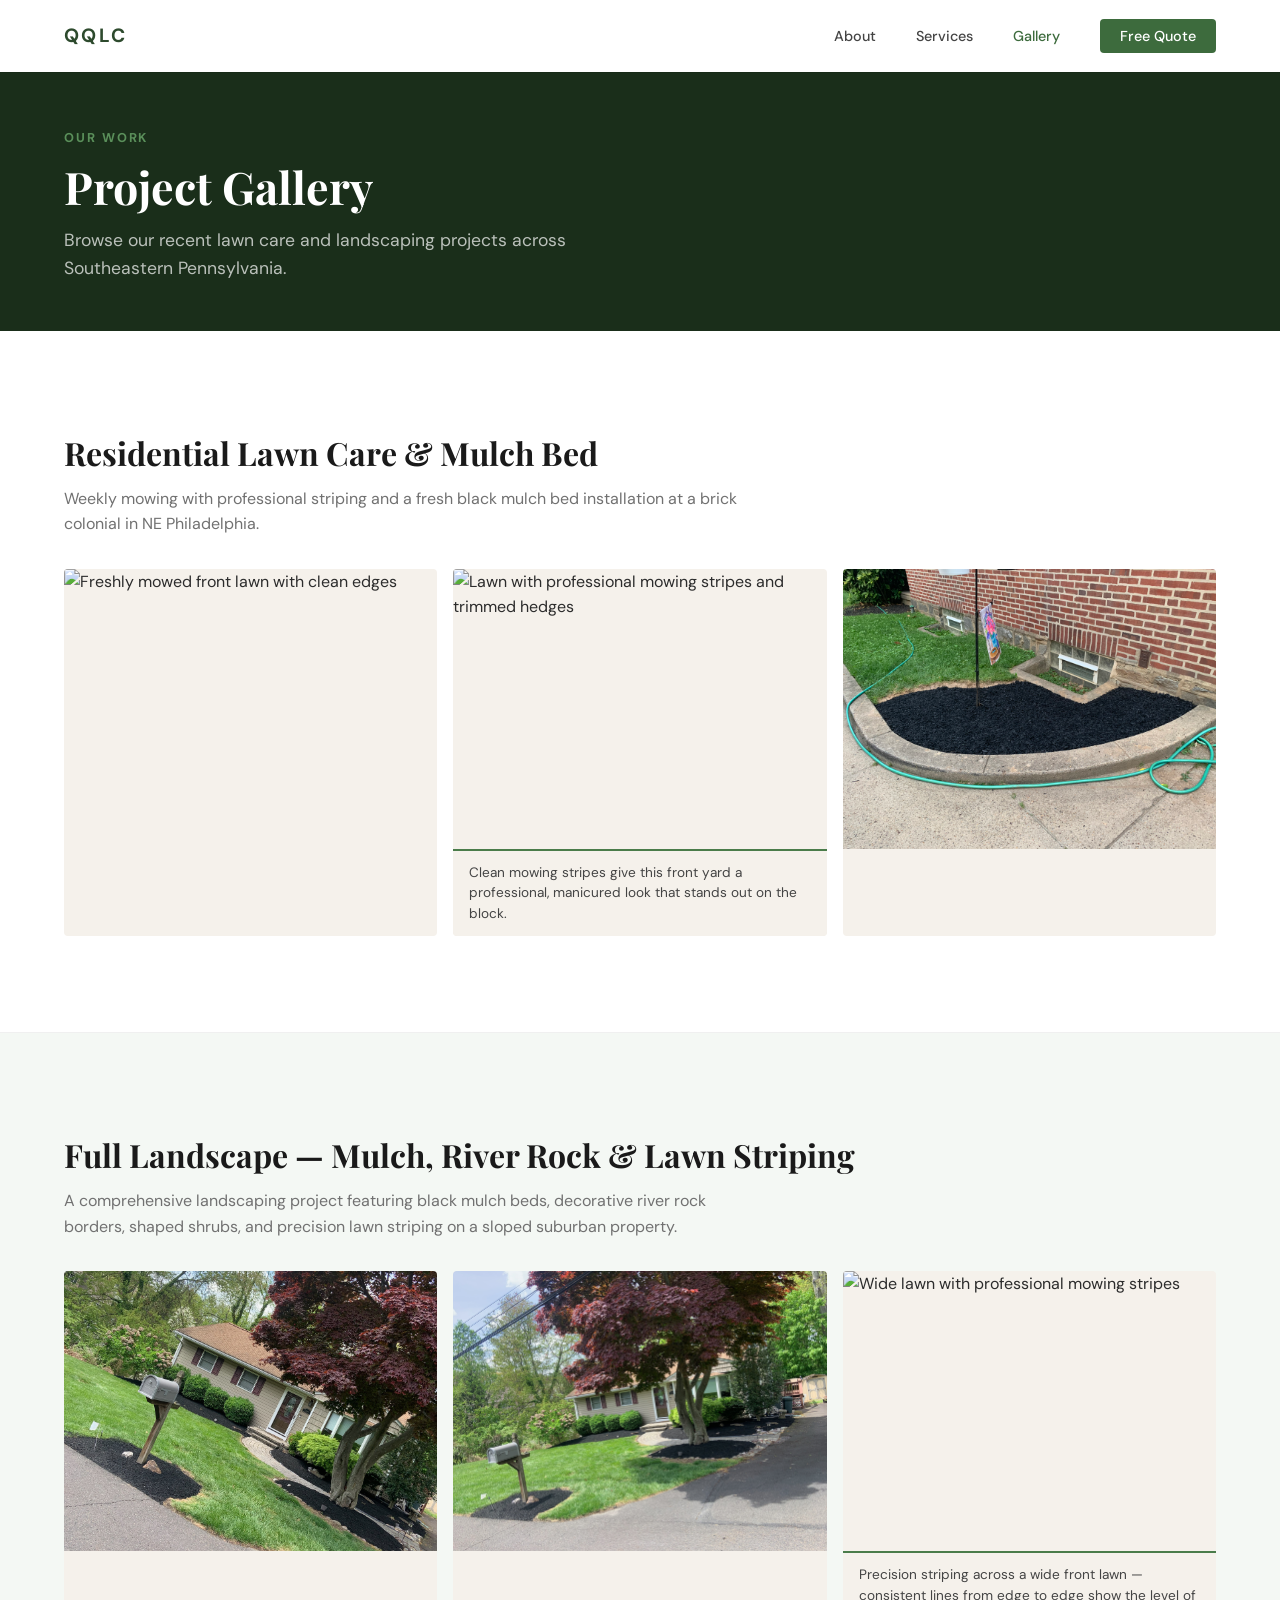
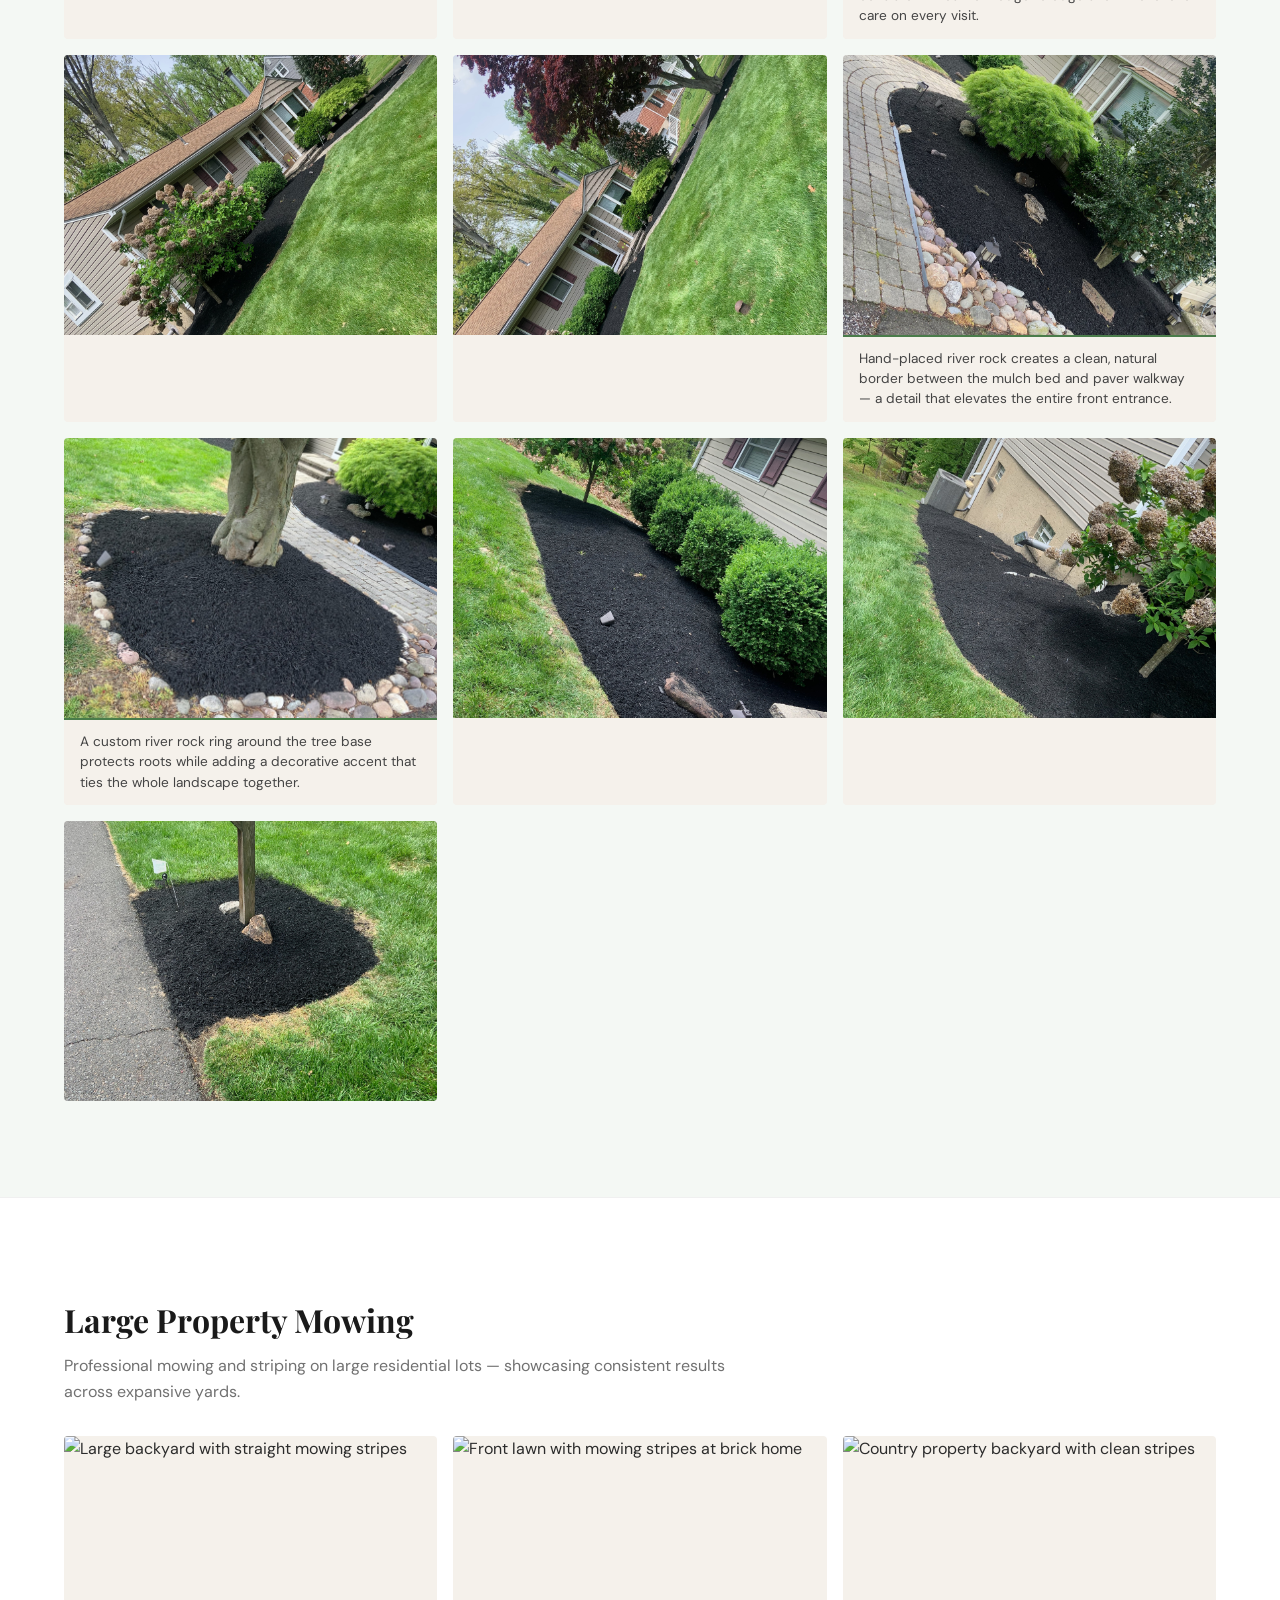
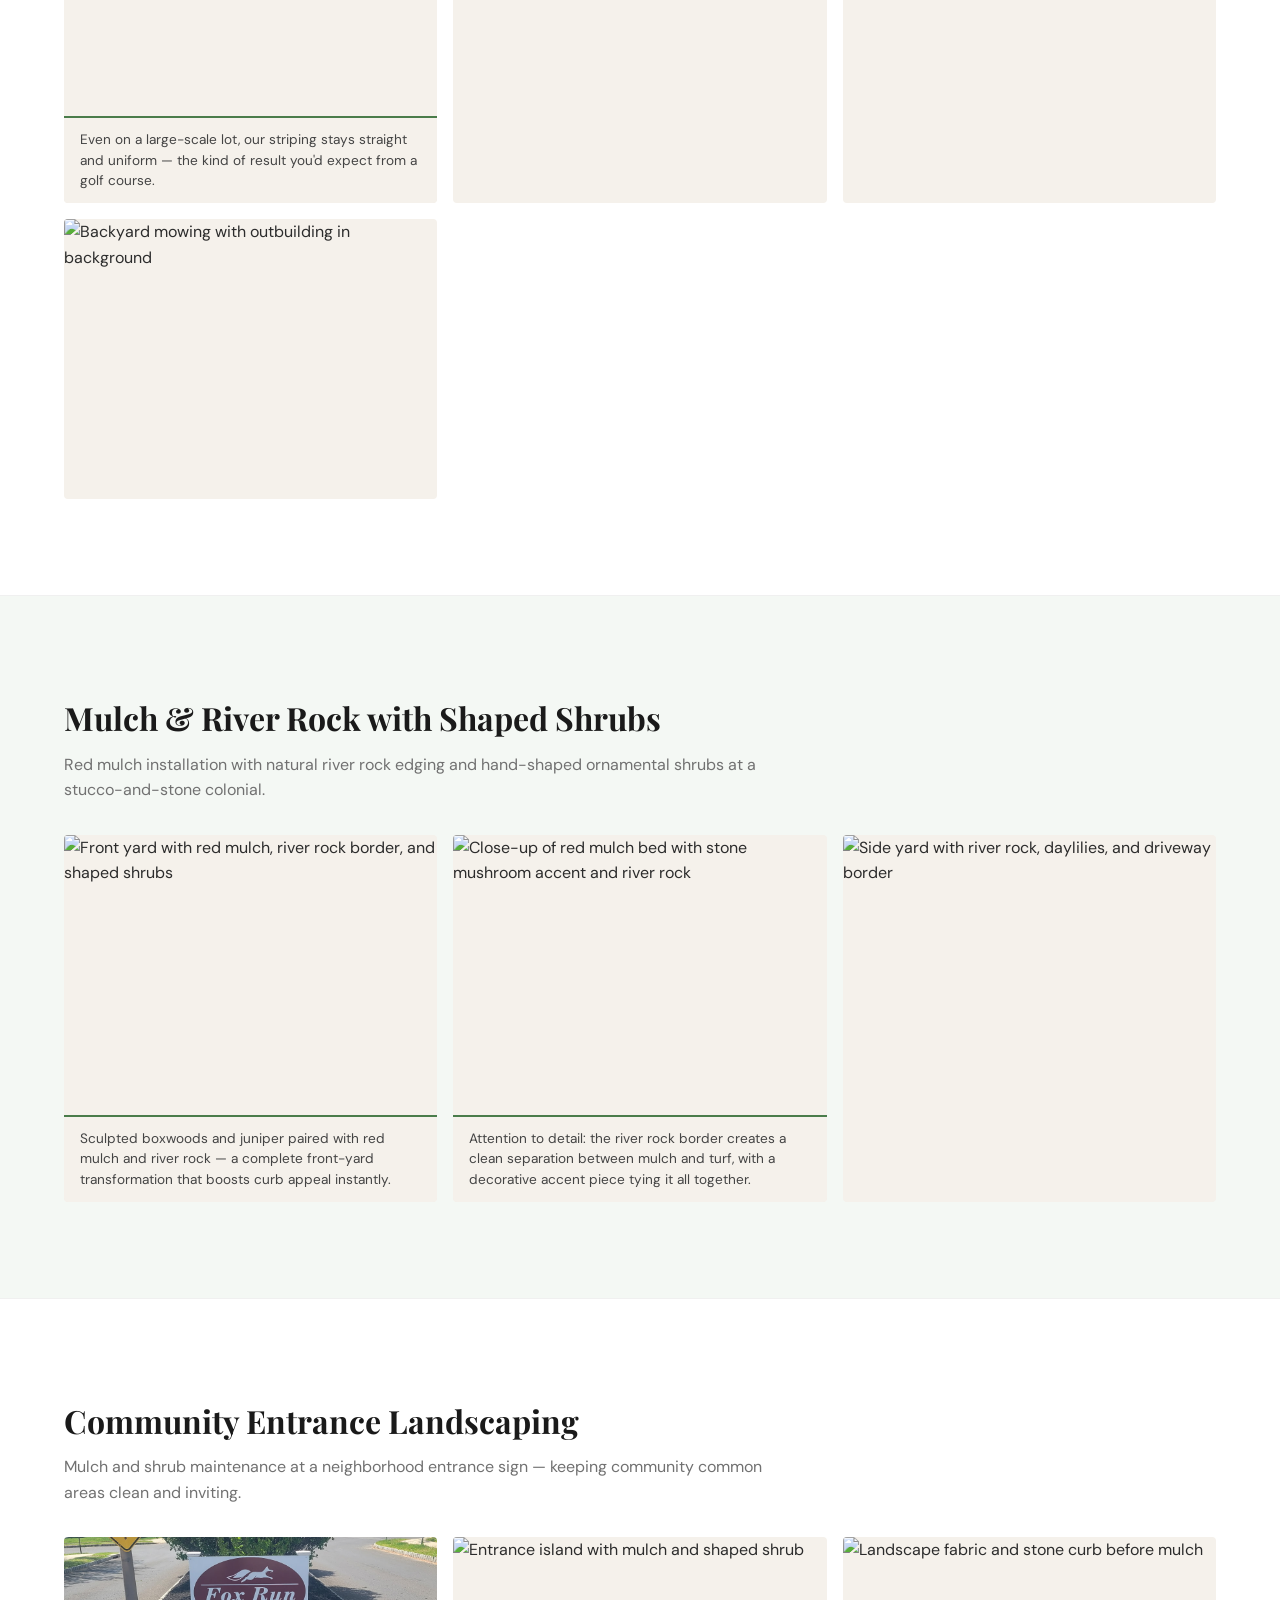
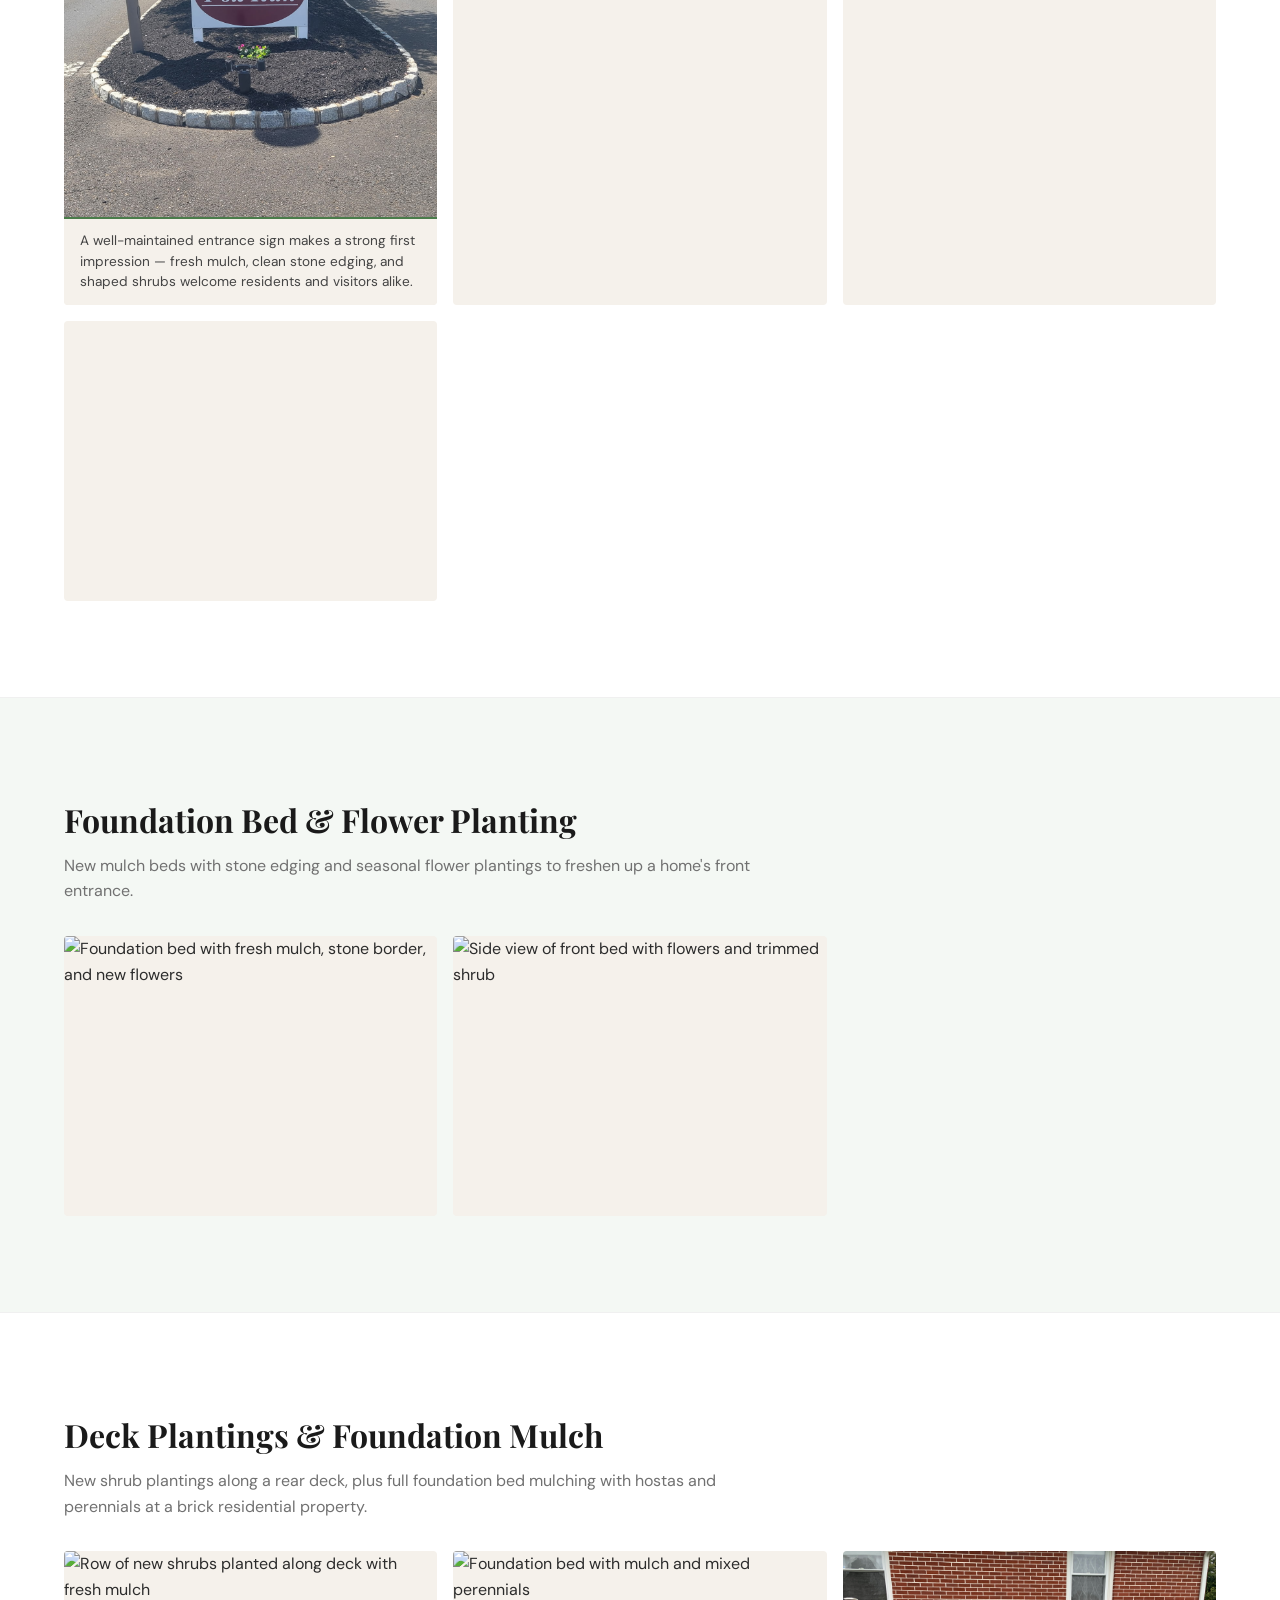
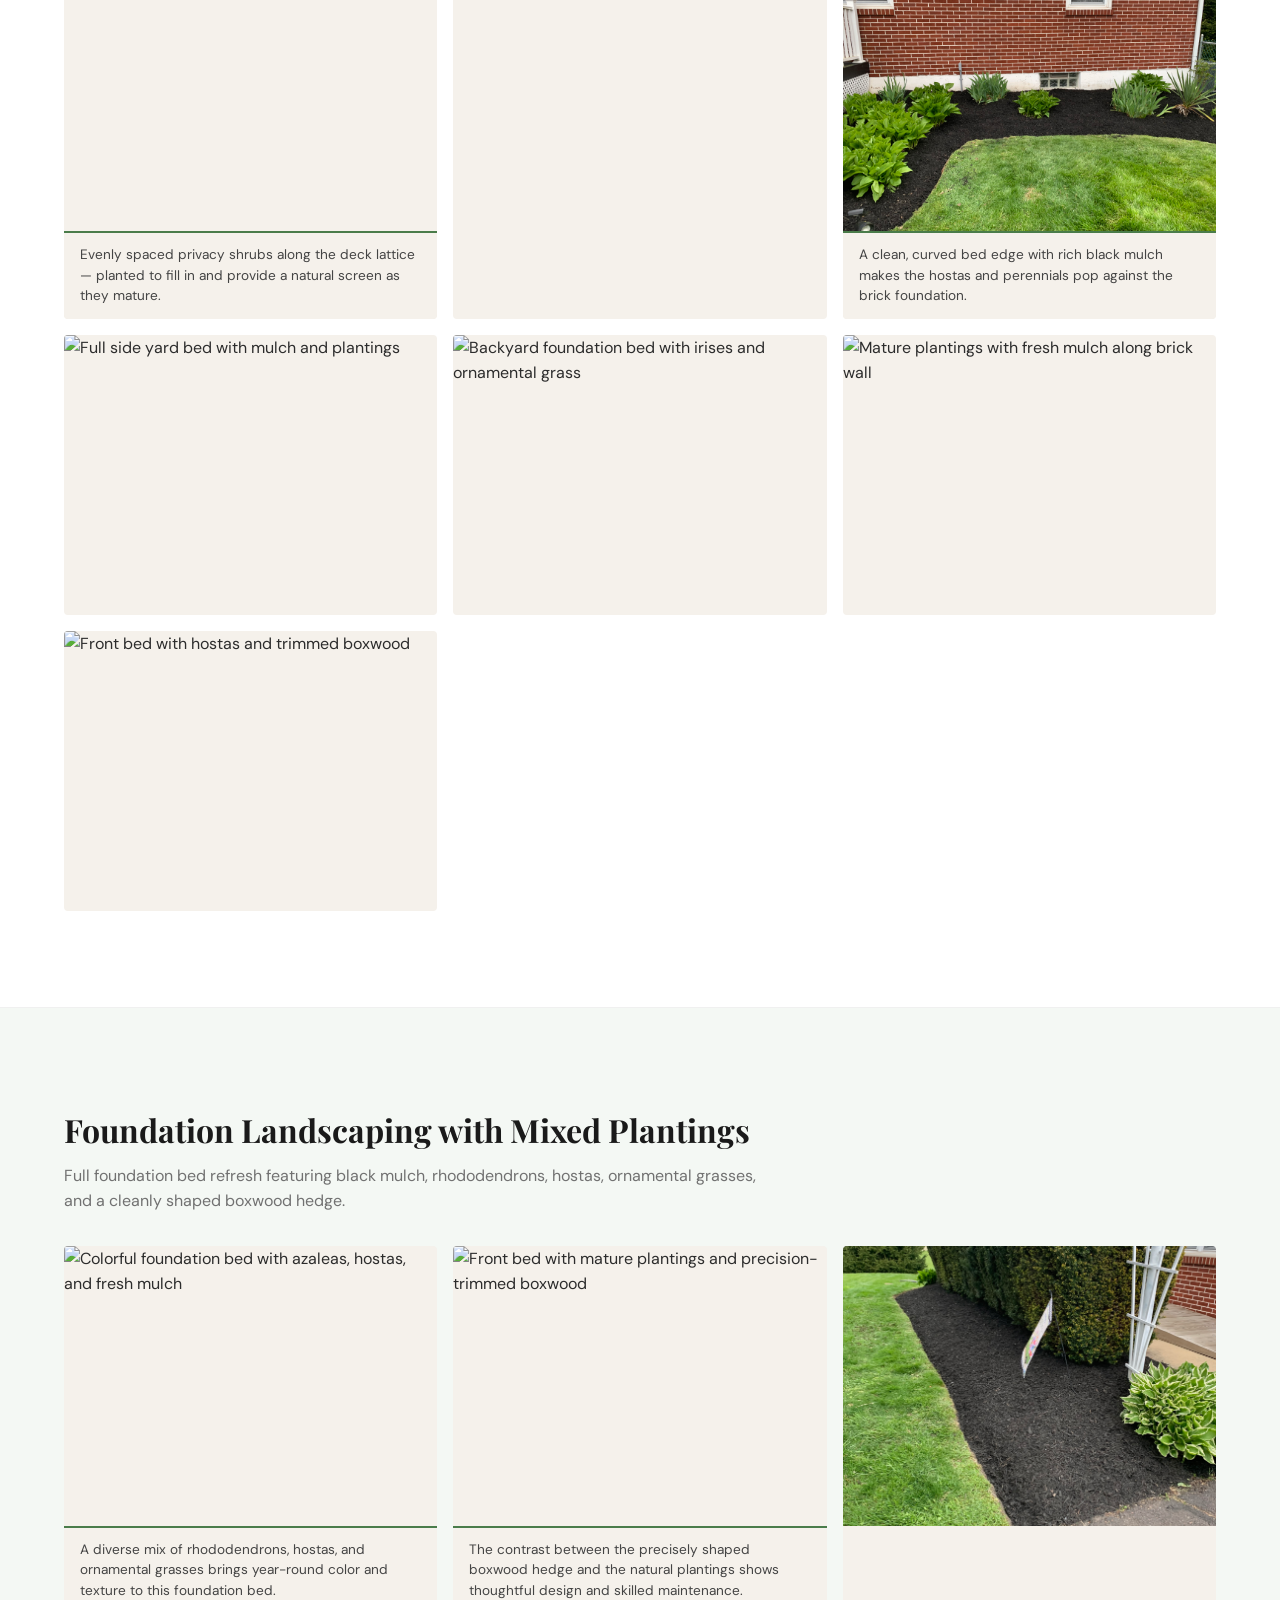
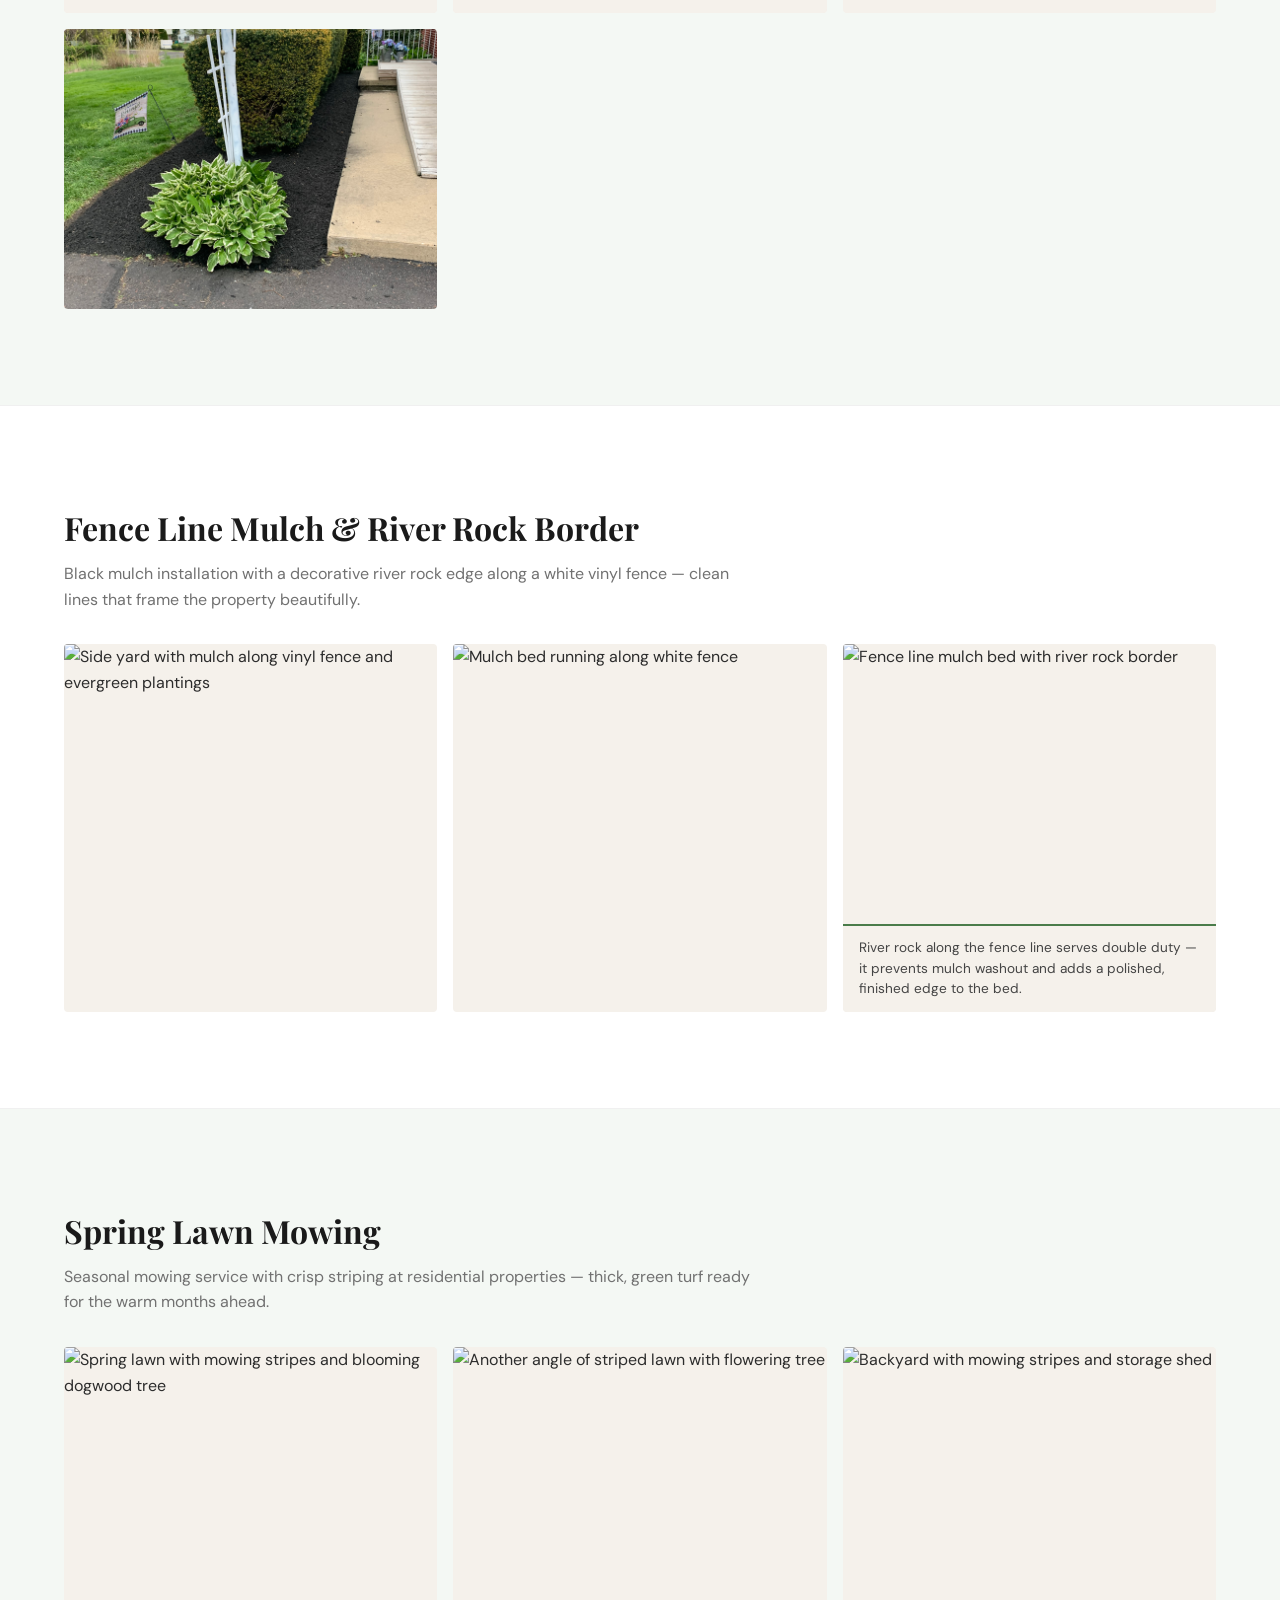
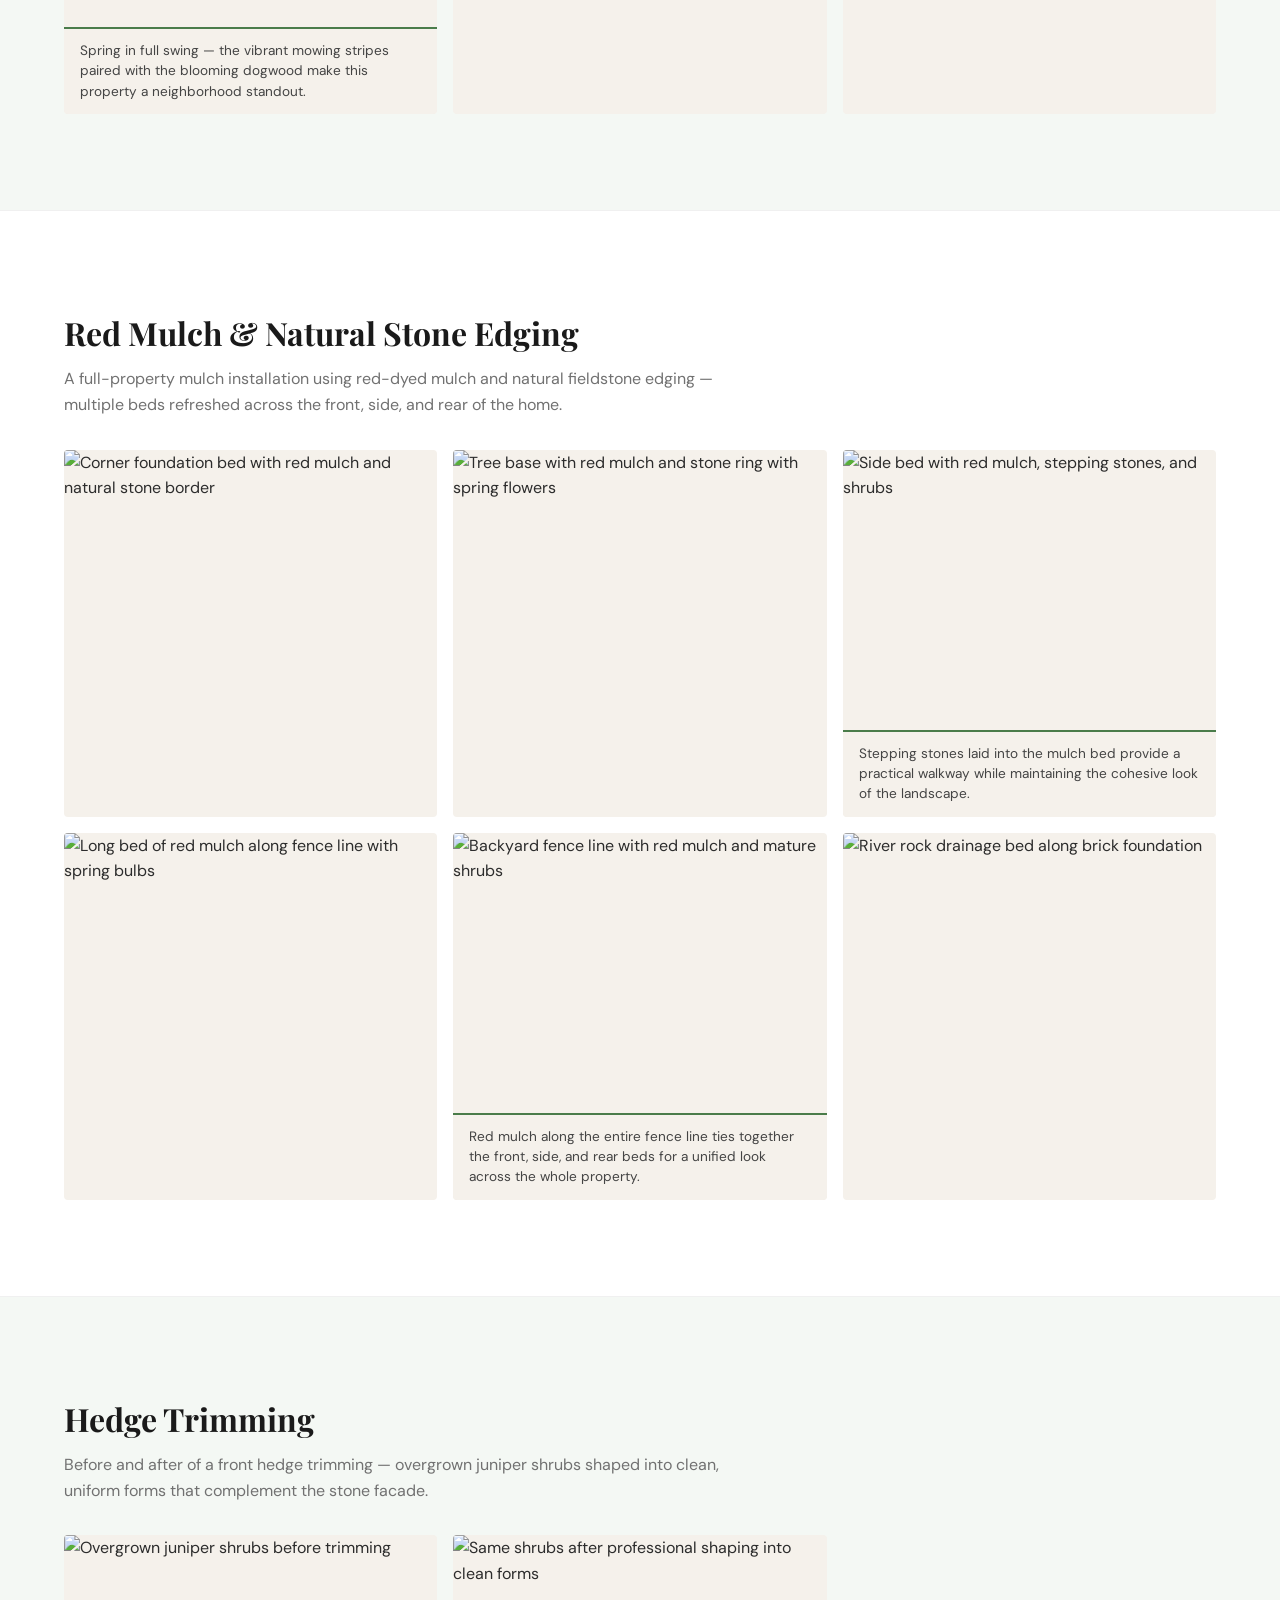
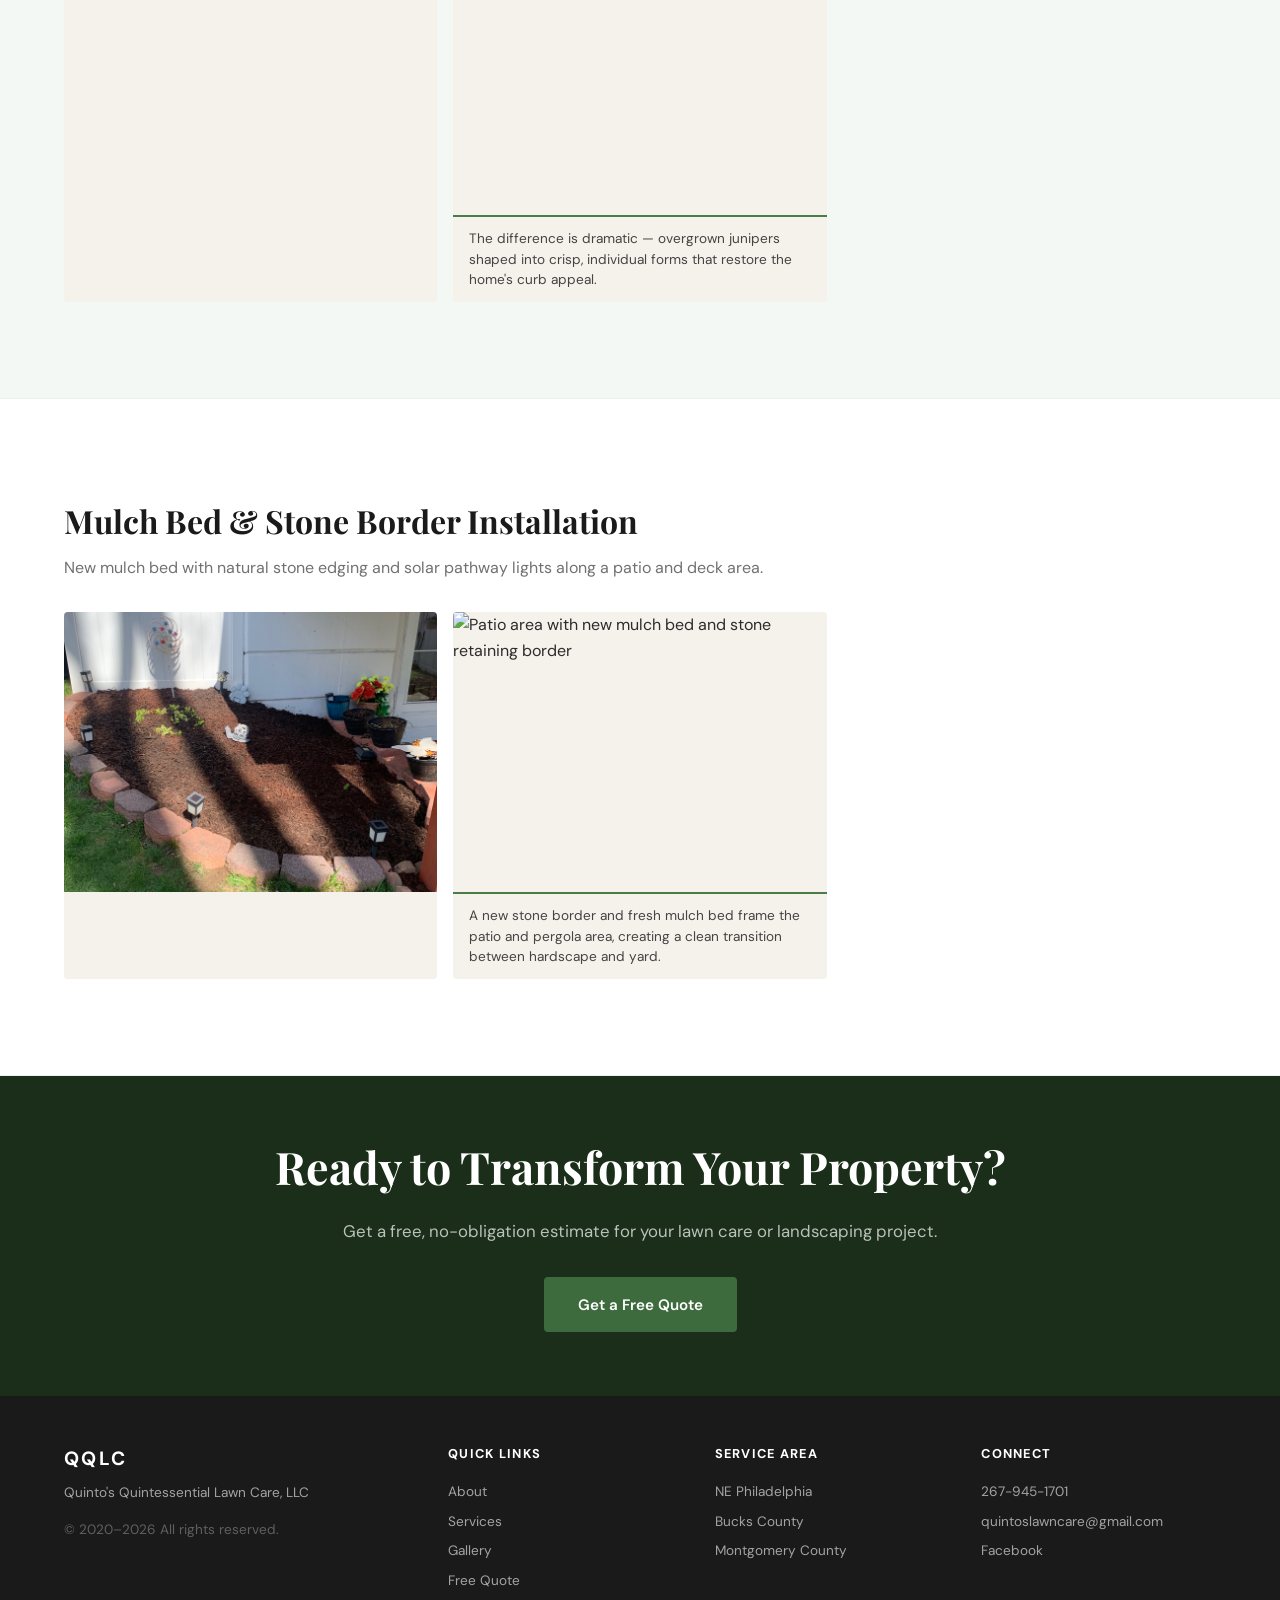
==== commit 94ef436c: "request a quote is now a seperate route" ====
--- a/gallery.html
+++ b/gallery.html
@@ -28,7 +28,7 @@
         <li><a href="index.html#about">About</a></li>
         <li><a href="index.html#services">Services</a></li>
         <li><a href="gallery.html" class="nav__link--active">Gallery</a></li>
-        <li><a href="index.html#contact" class="nav__cta">Free Quote</a></li>
+        <li><a href="quote.html" class="nav__cta">Free Quote</a></li>
       </ul>
     </div>
   </nav>
@@ -354,7 +354,7 @@
     <div class="container gallery-cta__inner">
       <h2 class="section__title">Ready to Transform Your Property?</h2>
       <p>Get a free, no-obligation estimate for your lawn care or landscaping project.</p>
-      <a href="index.html#contact" class="btn btn--primary">Get a Free Quote</a>
+      <a href="quote.html" class="btn btn--primary">Get a Free Quote</a>
     </div>
   </section>
 
@@ -371,7 +371,7 @@
         <a href="index.html#about">About</a>
         <a href="index.html#services">Services</a>
         <a href="gallery.html">Gallery</a>
-        <a href="index.html#contact">Free Quote</a>
+        <a href="quote.html">Free Quote</a>
       </div>
       <div class="footer__links">
         <h4>Service Area</h4>
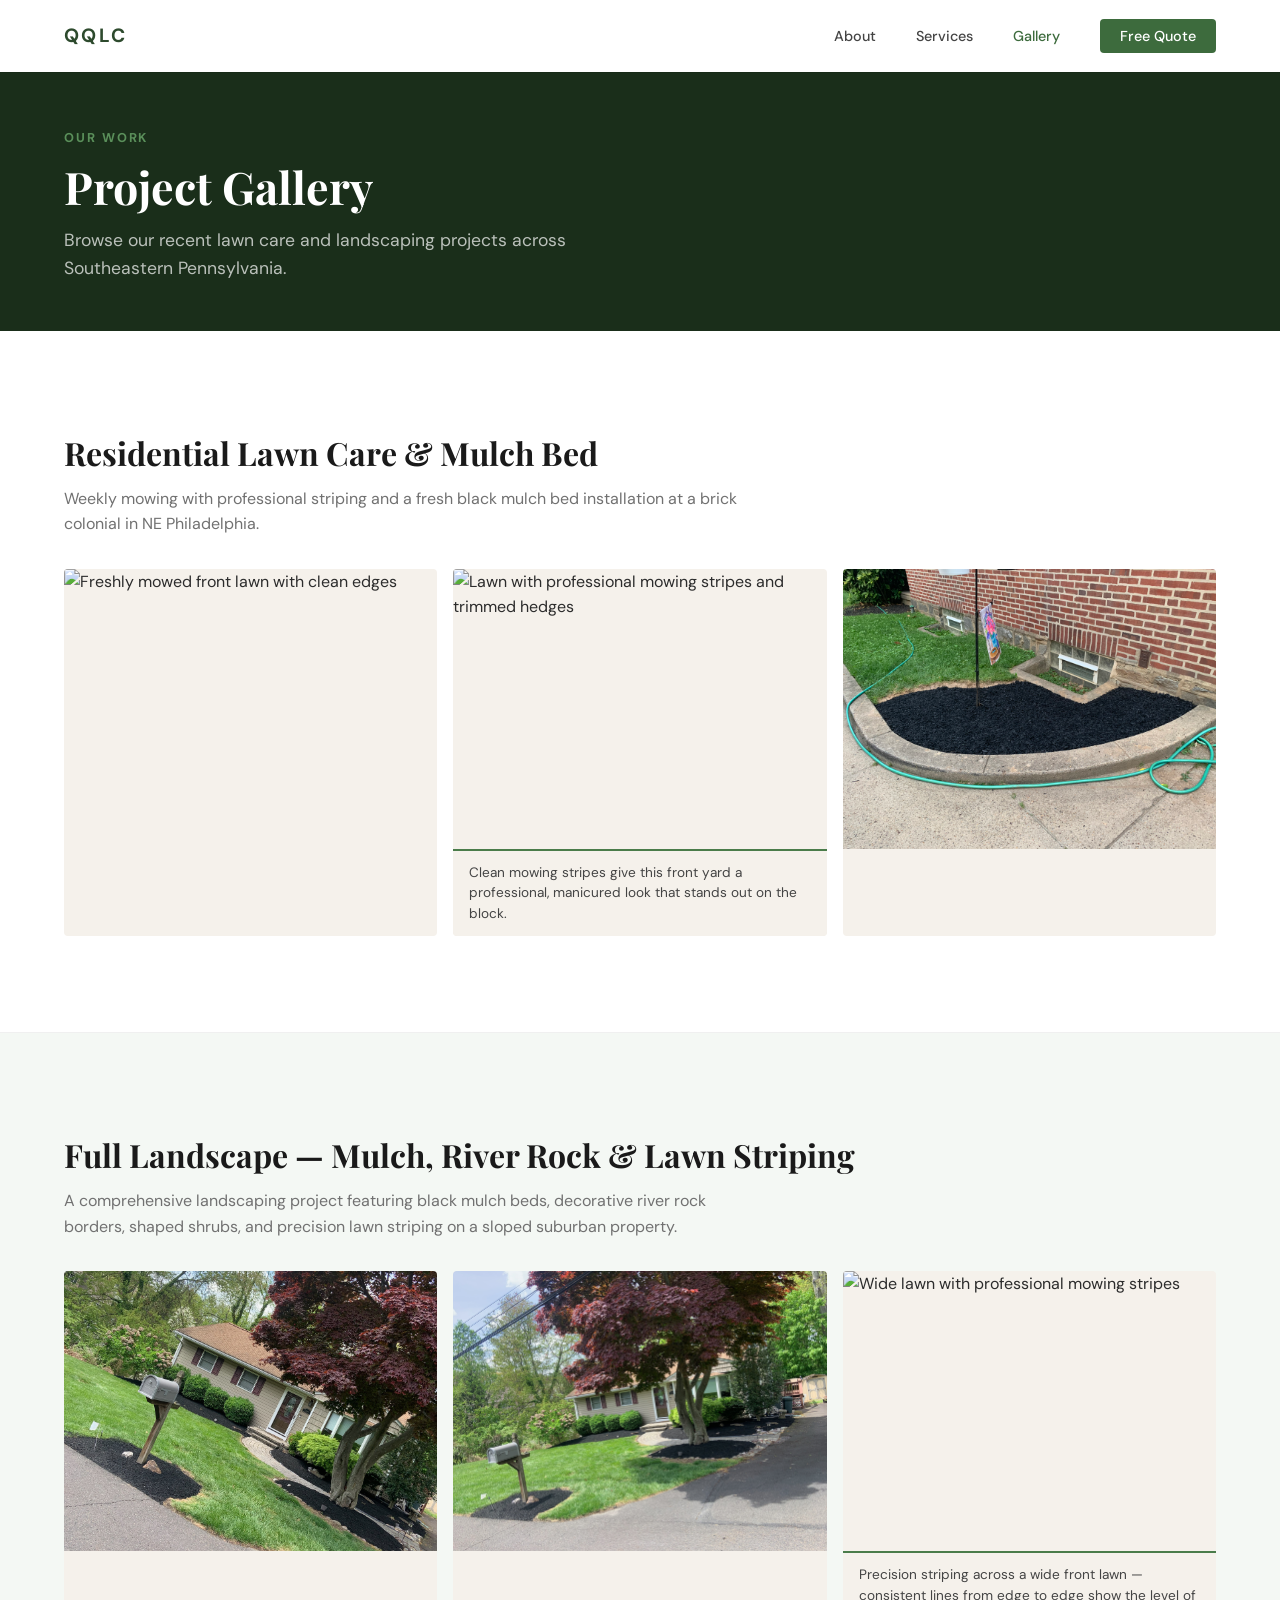
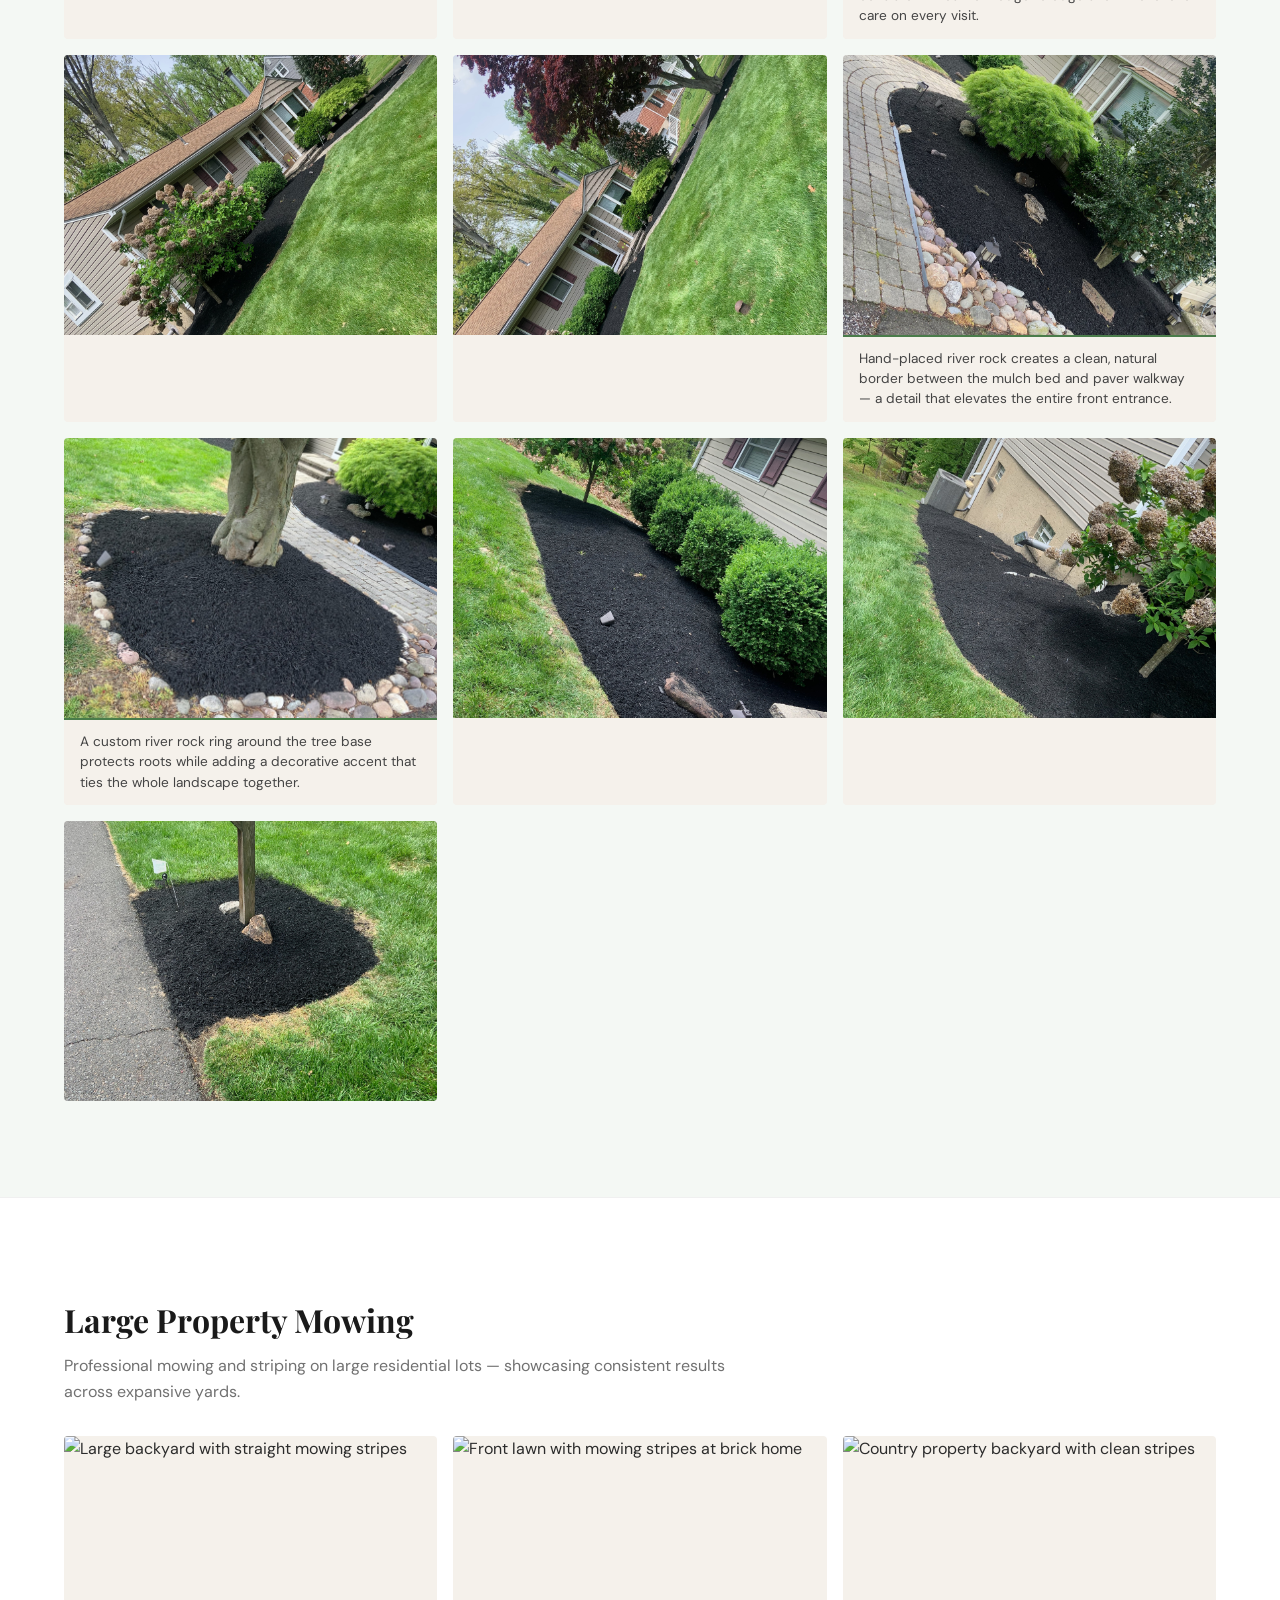
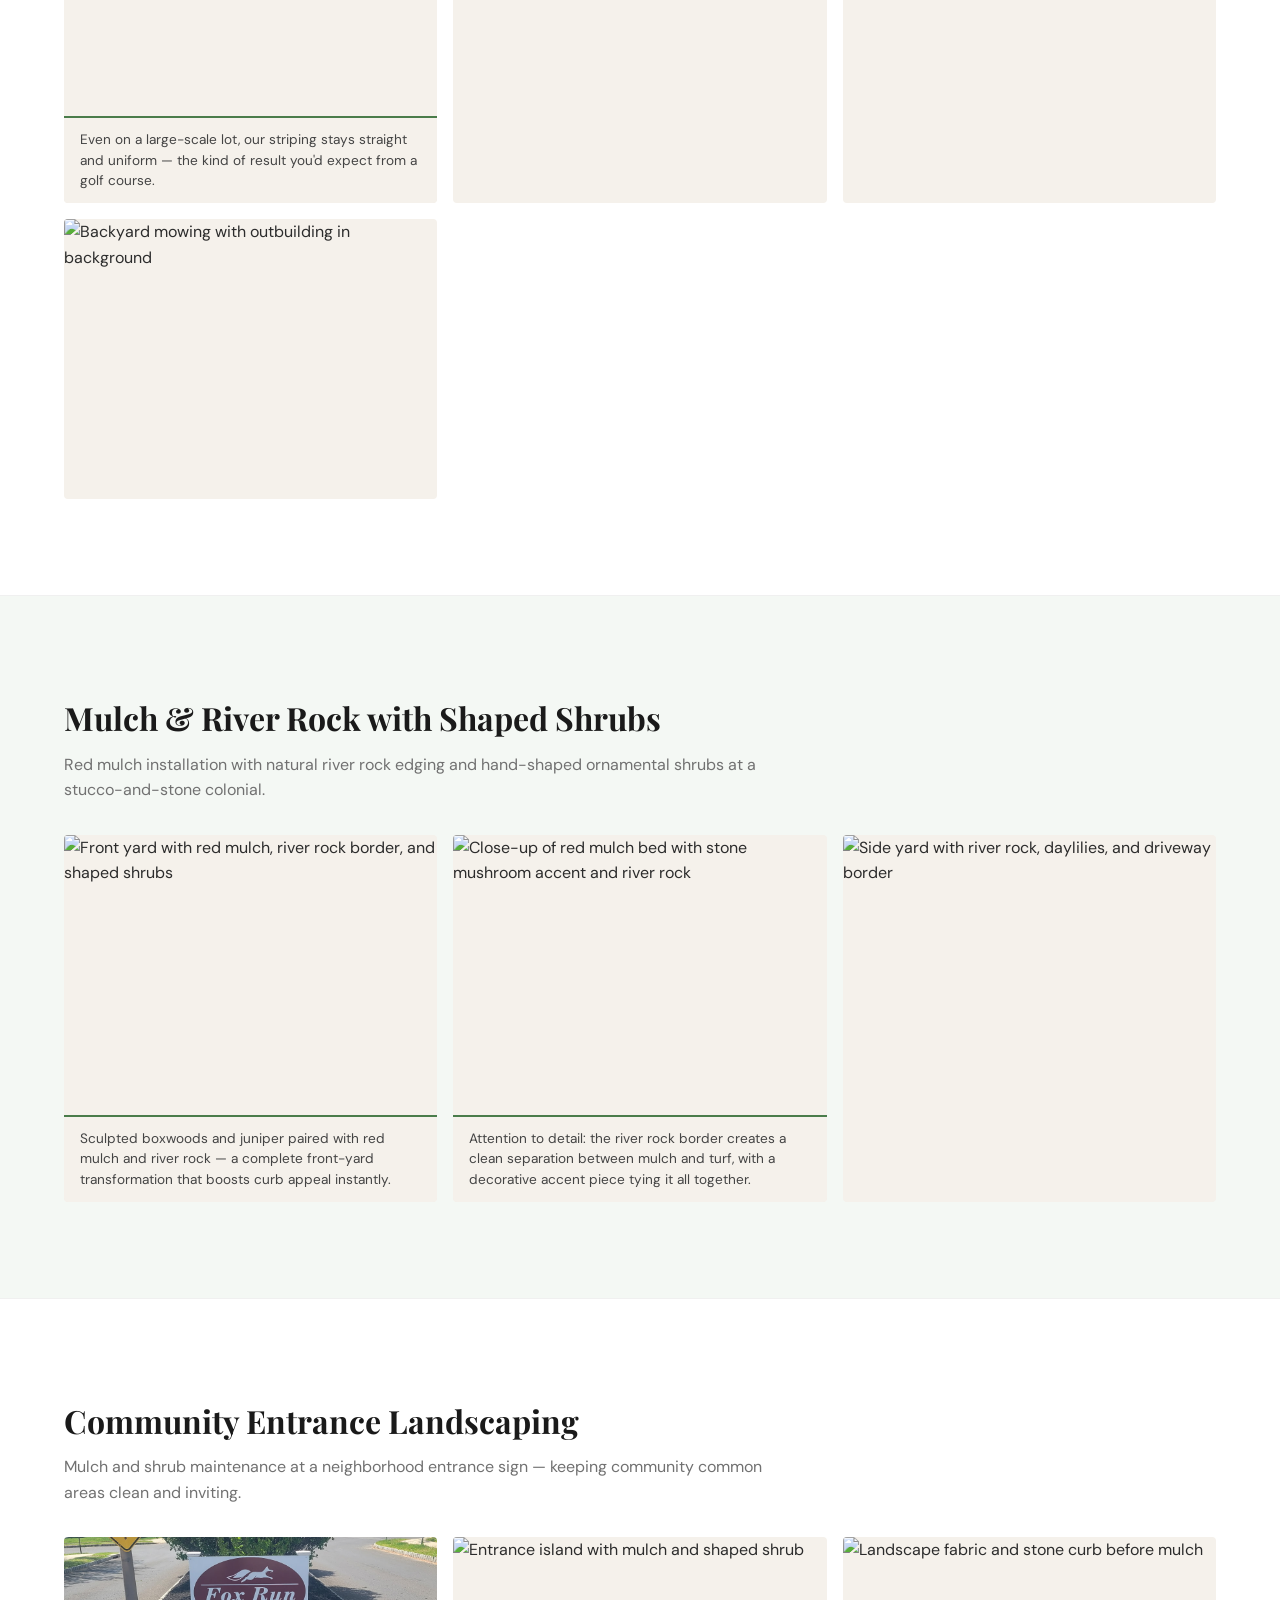
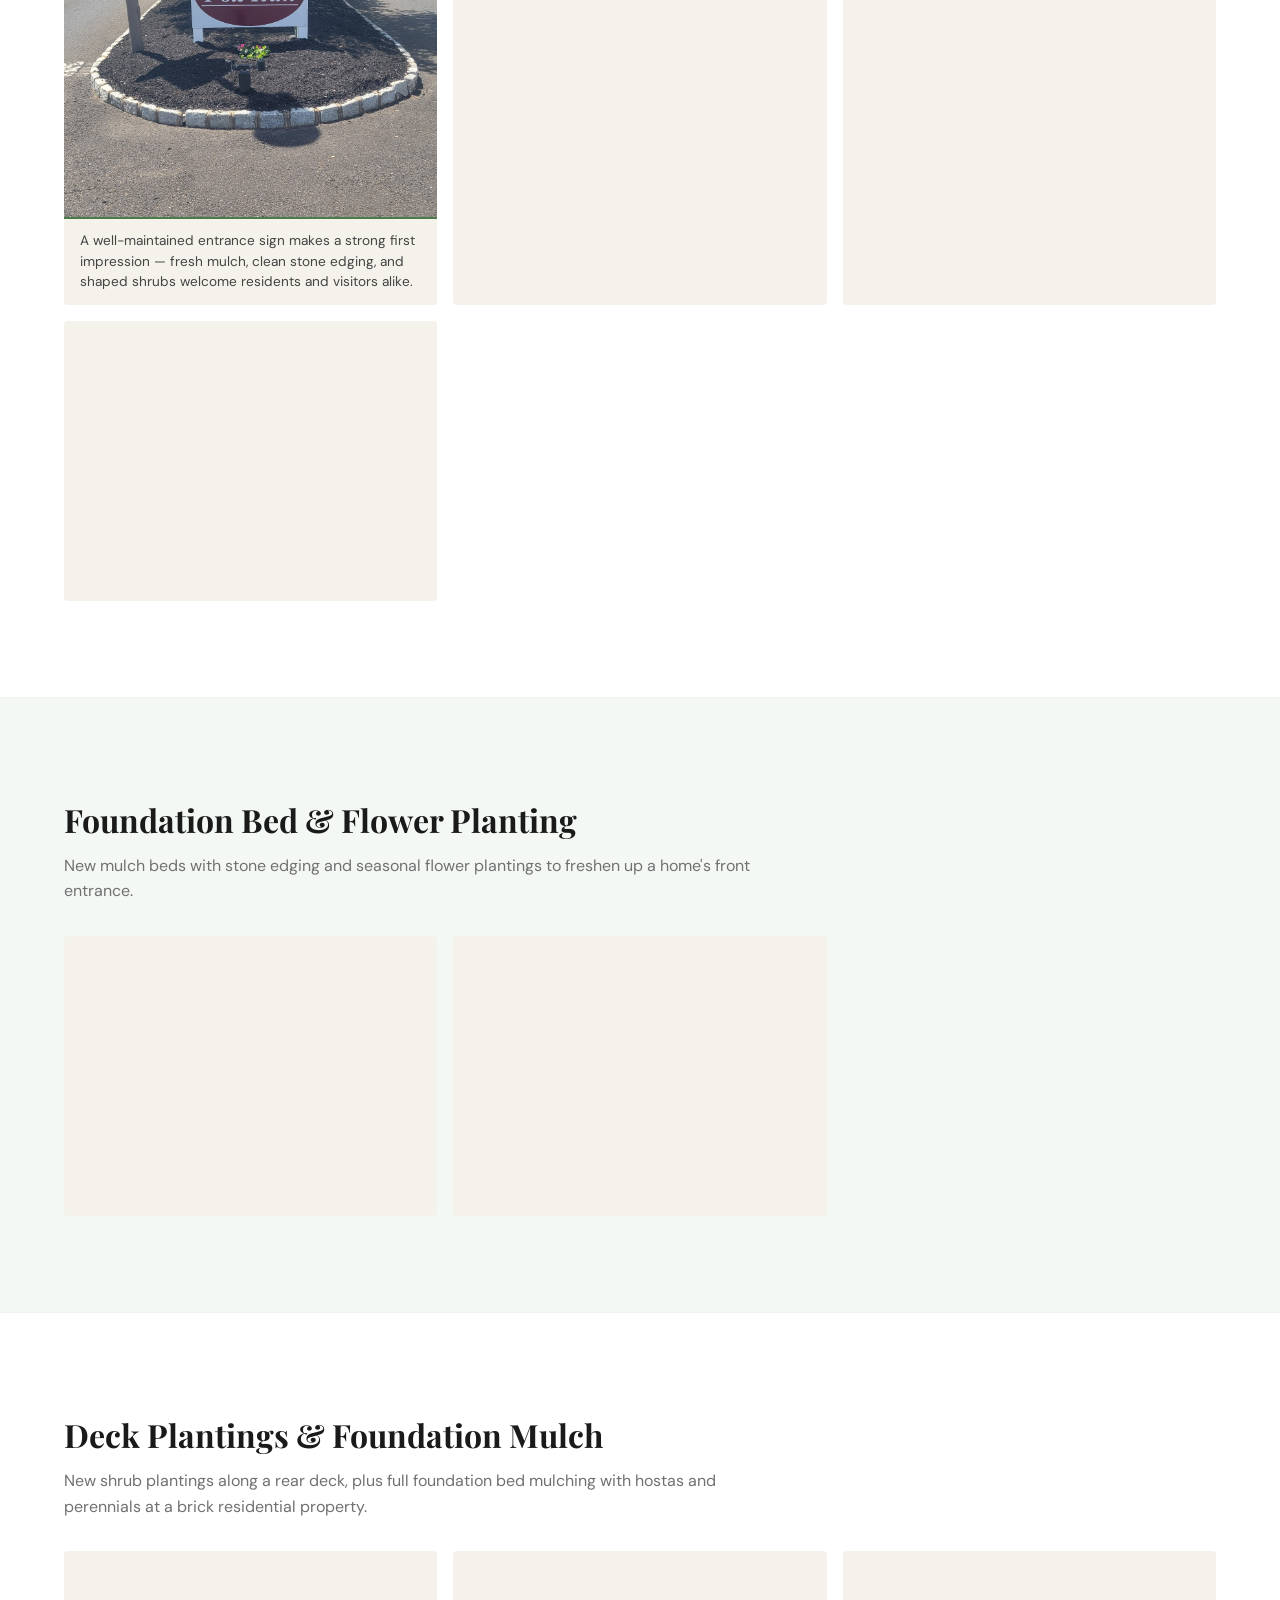
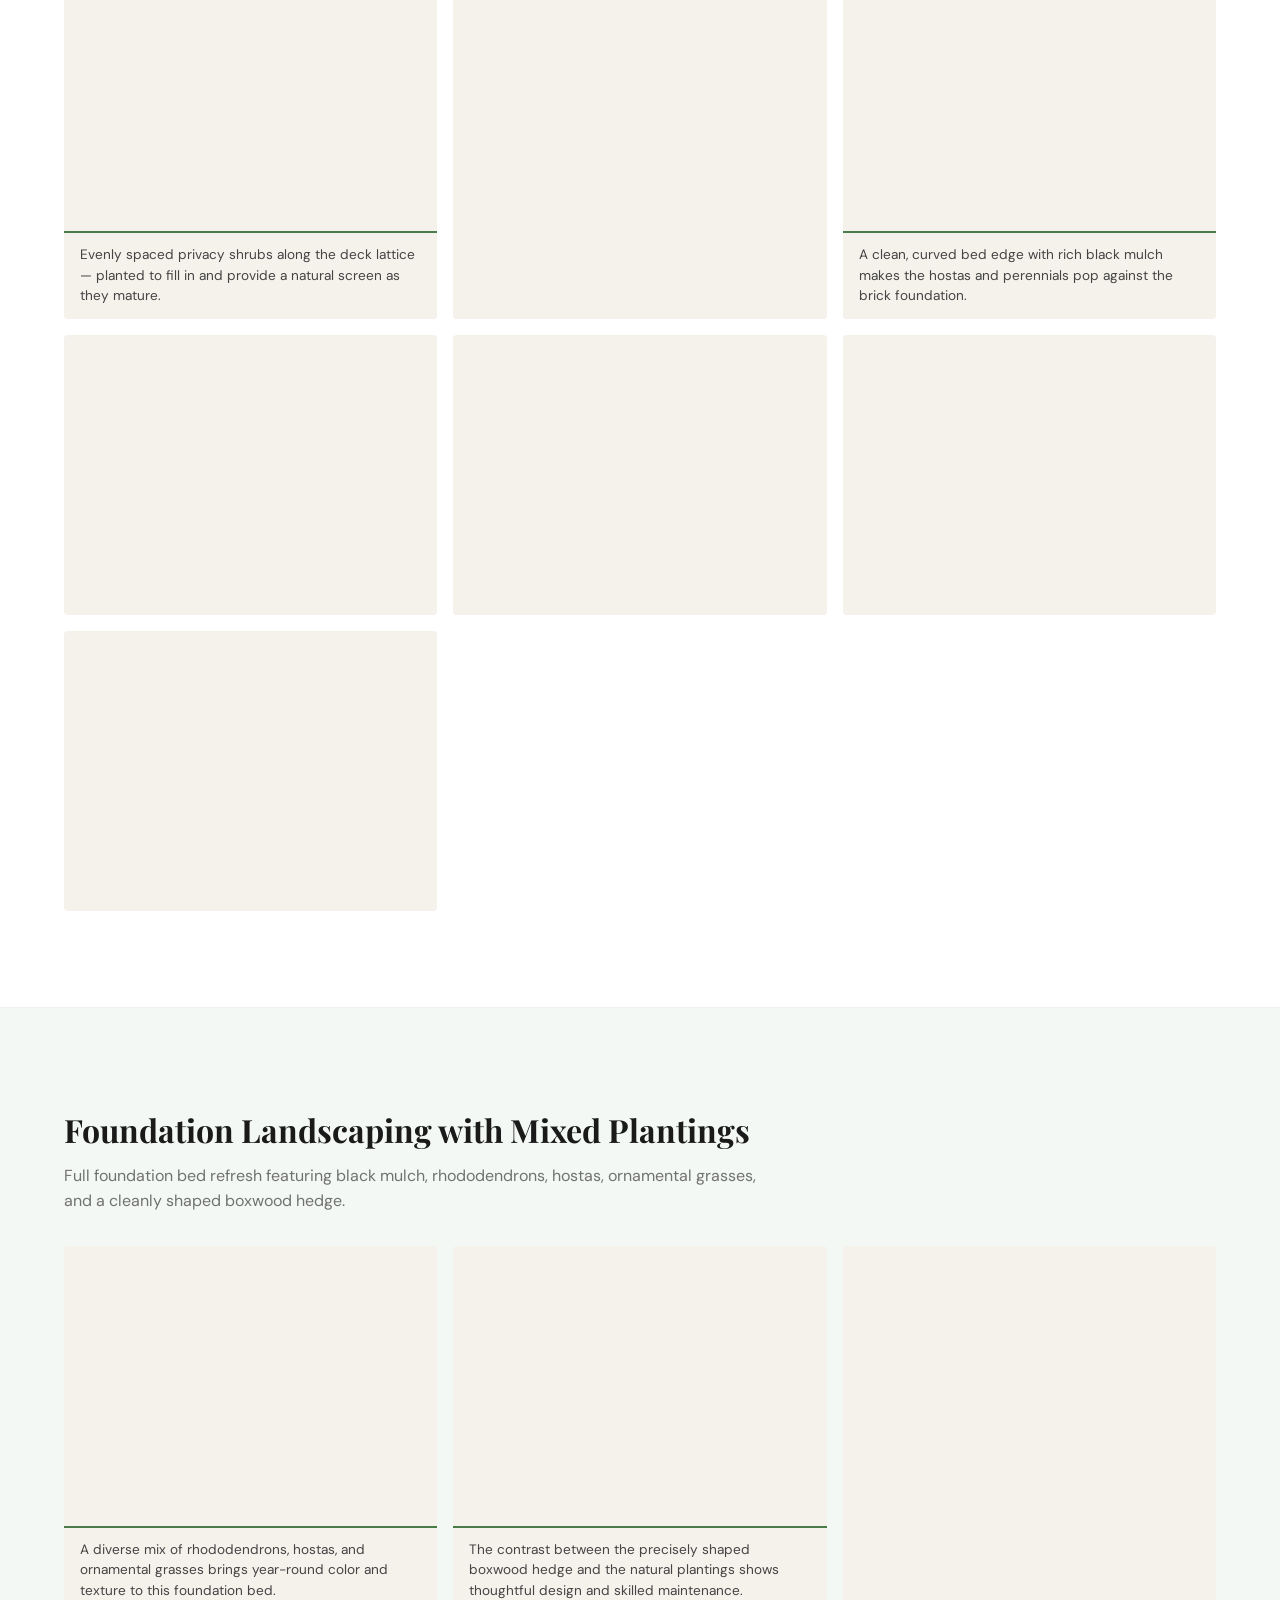
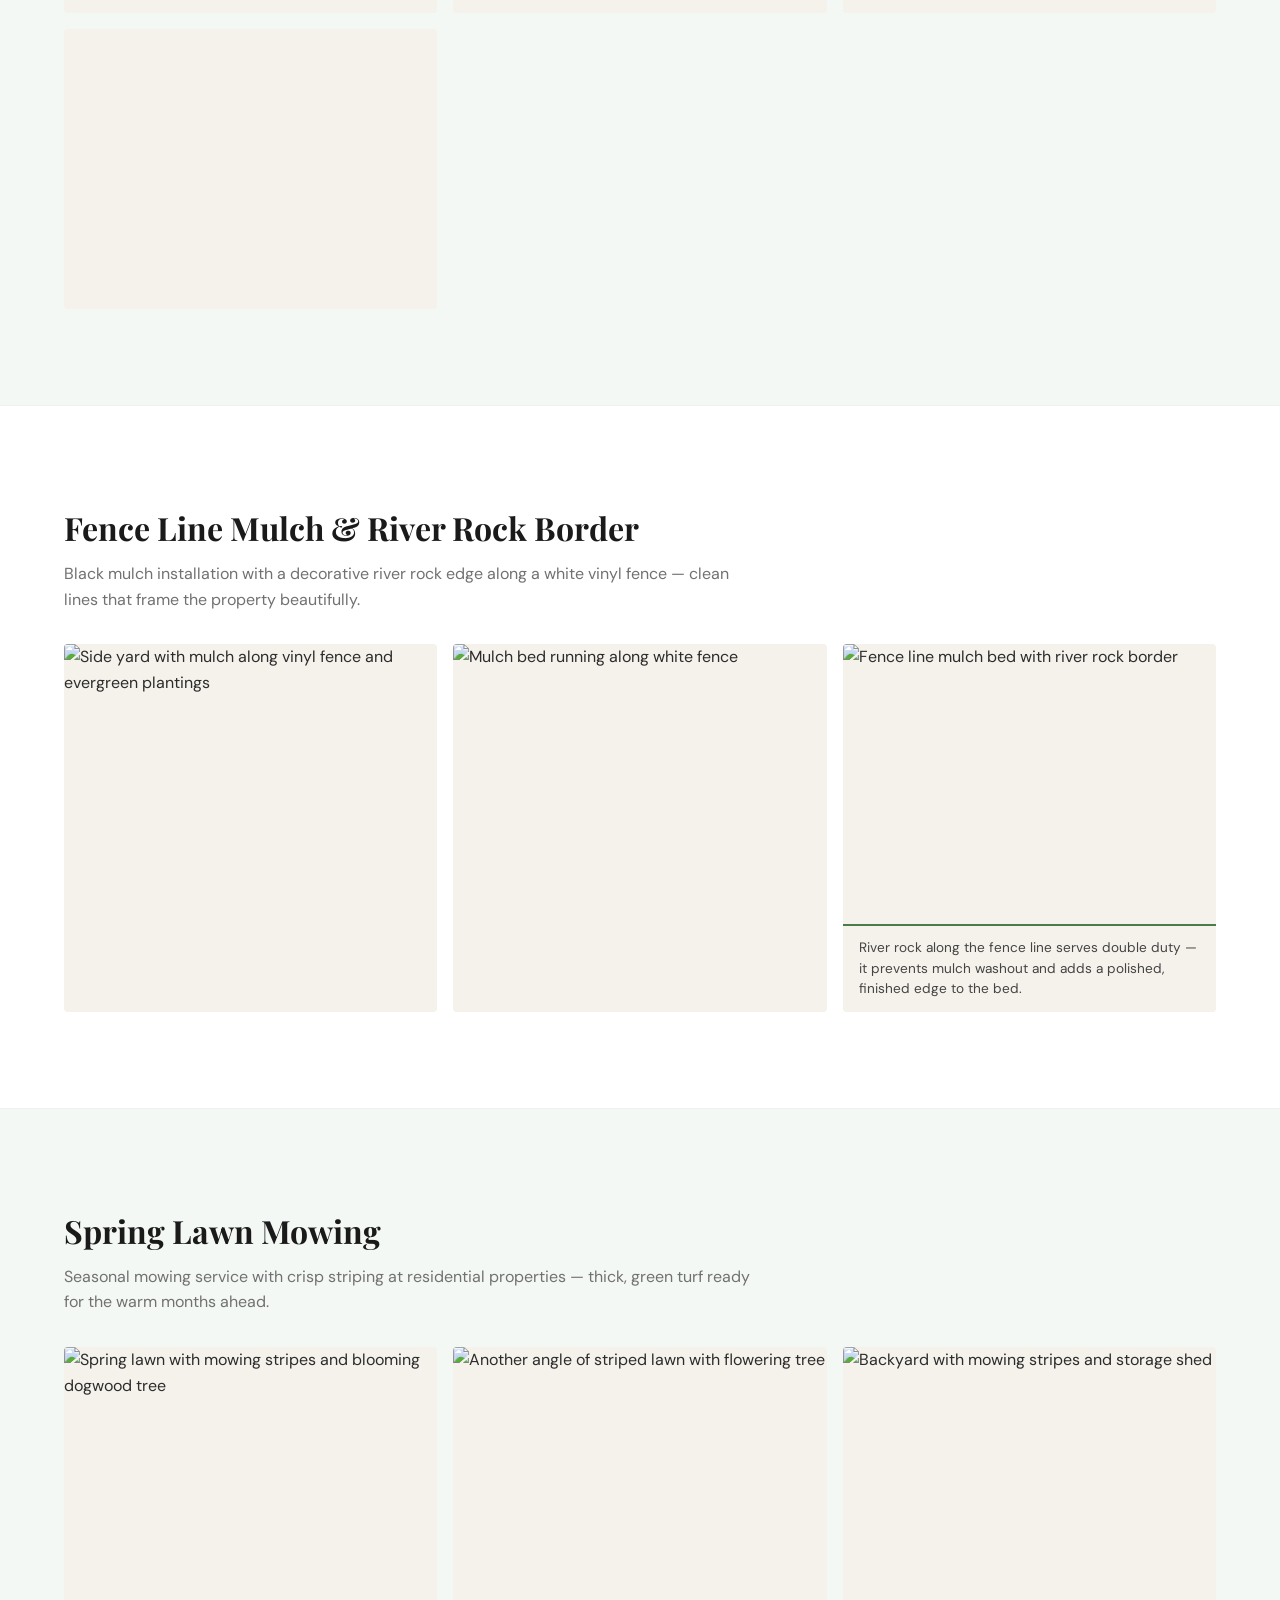
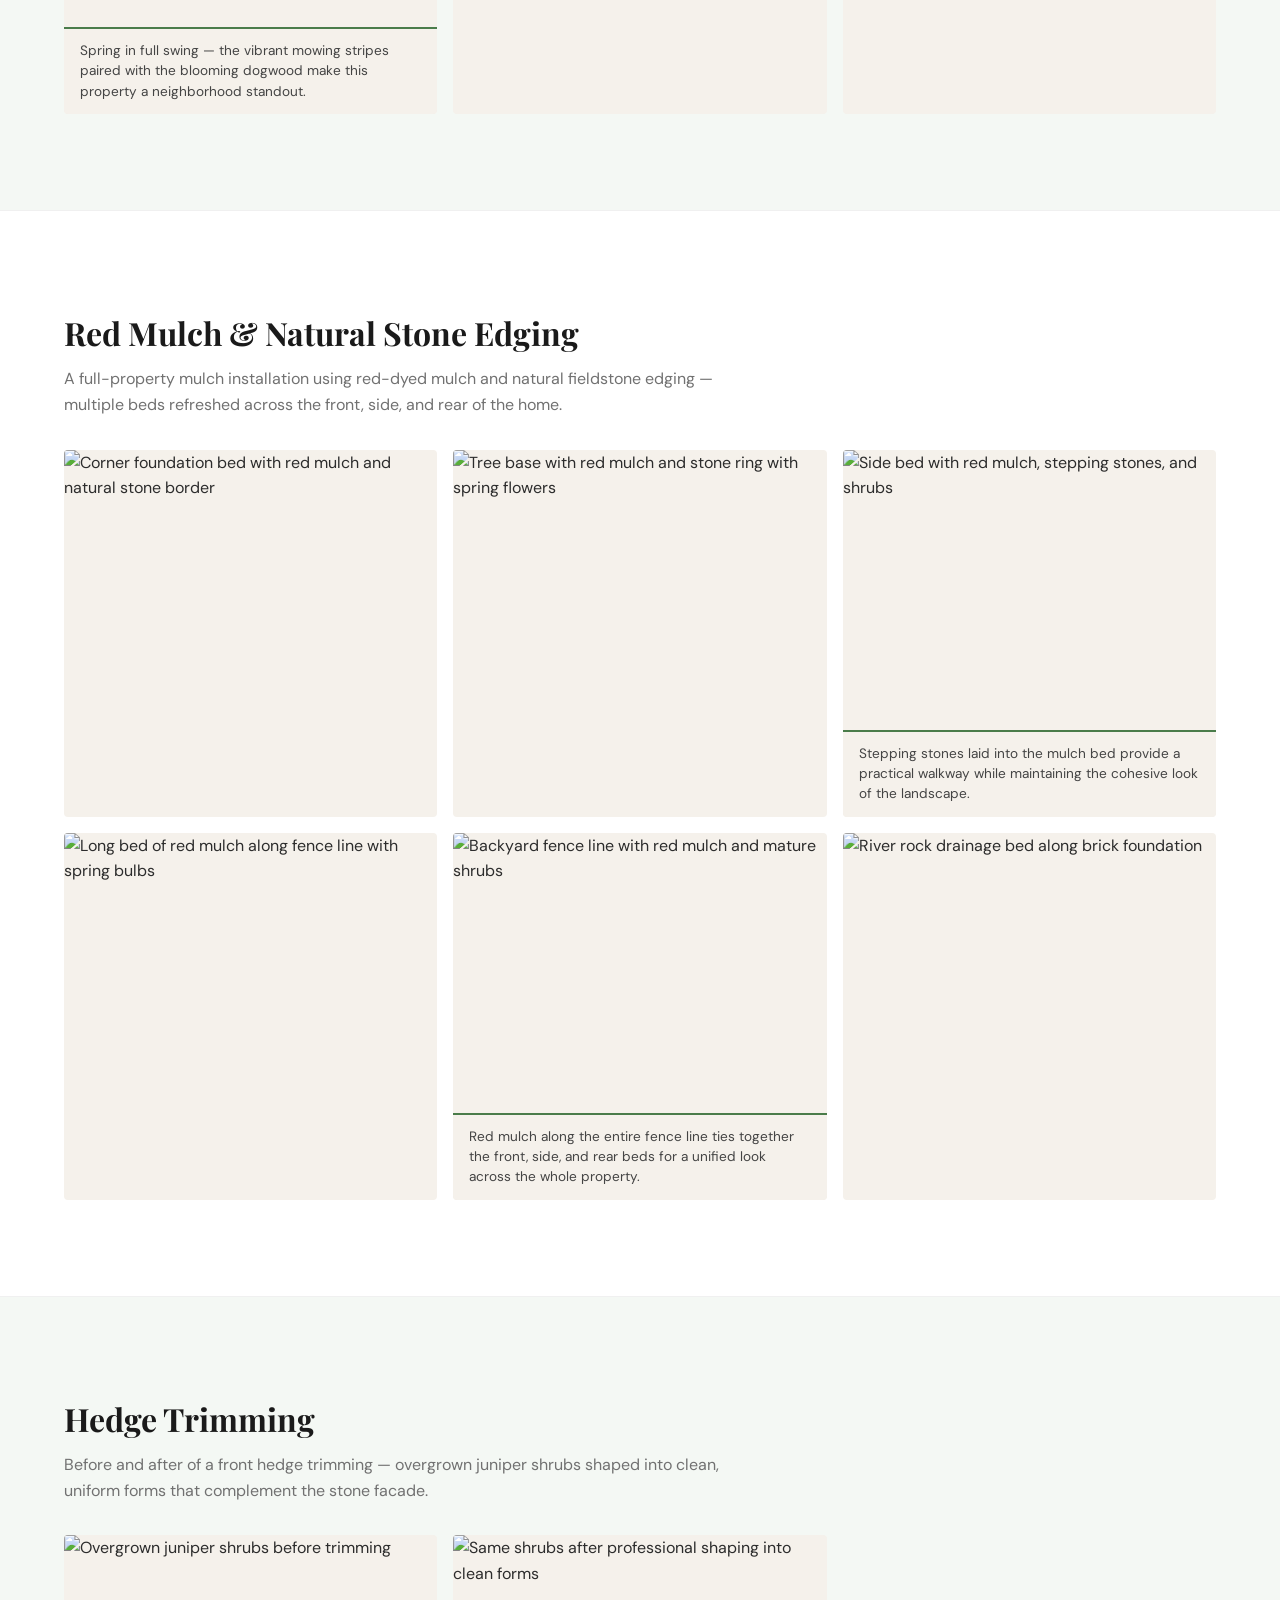
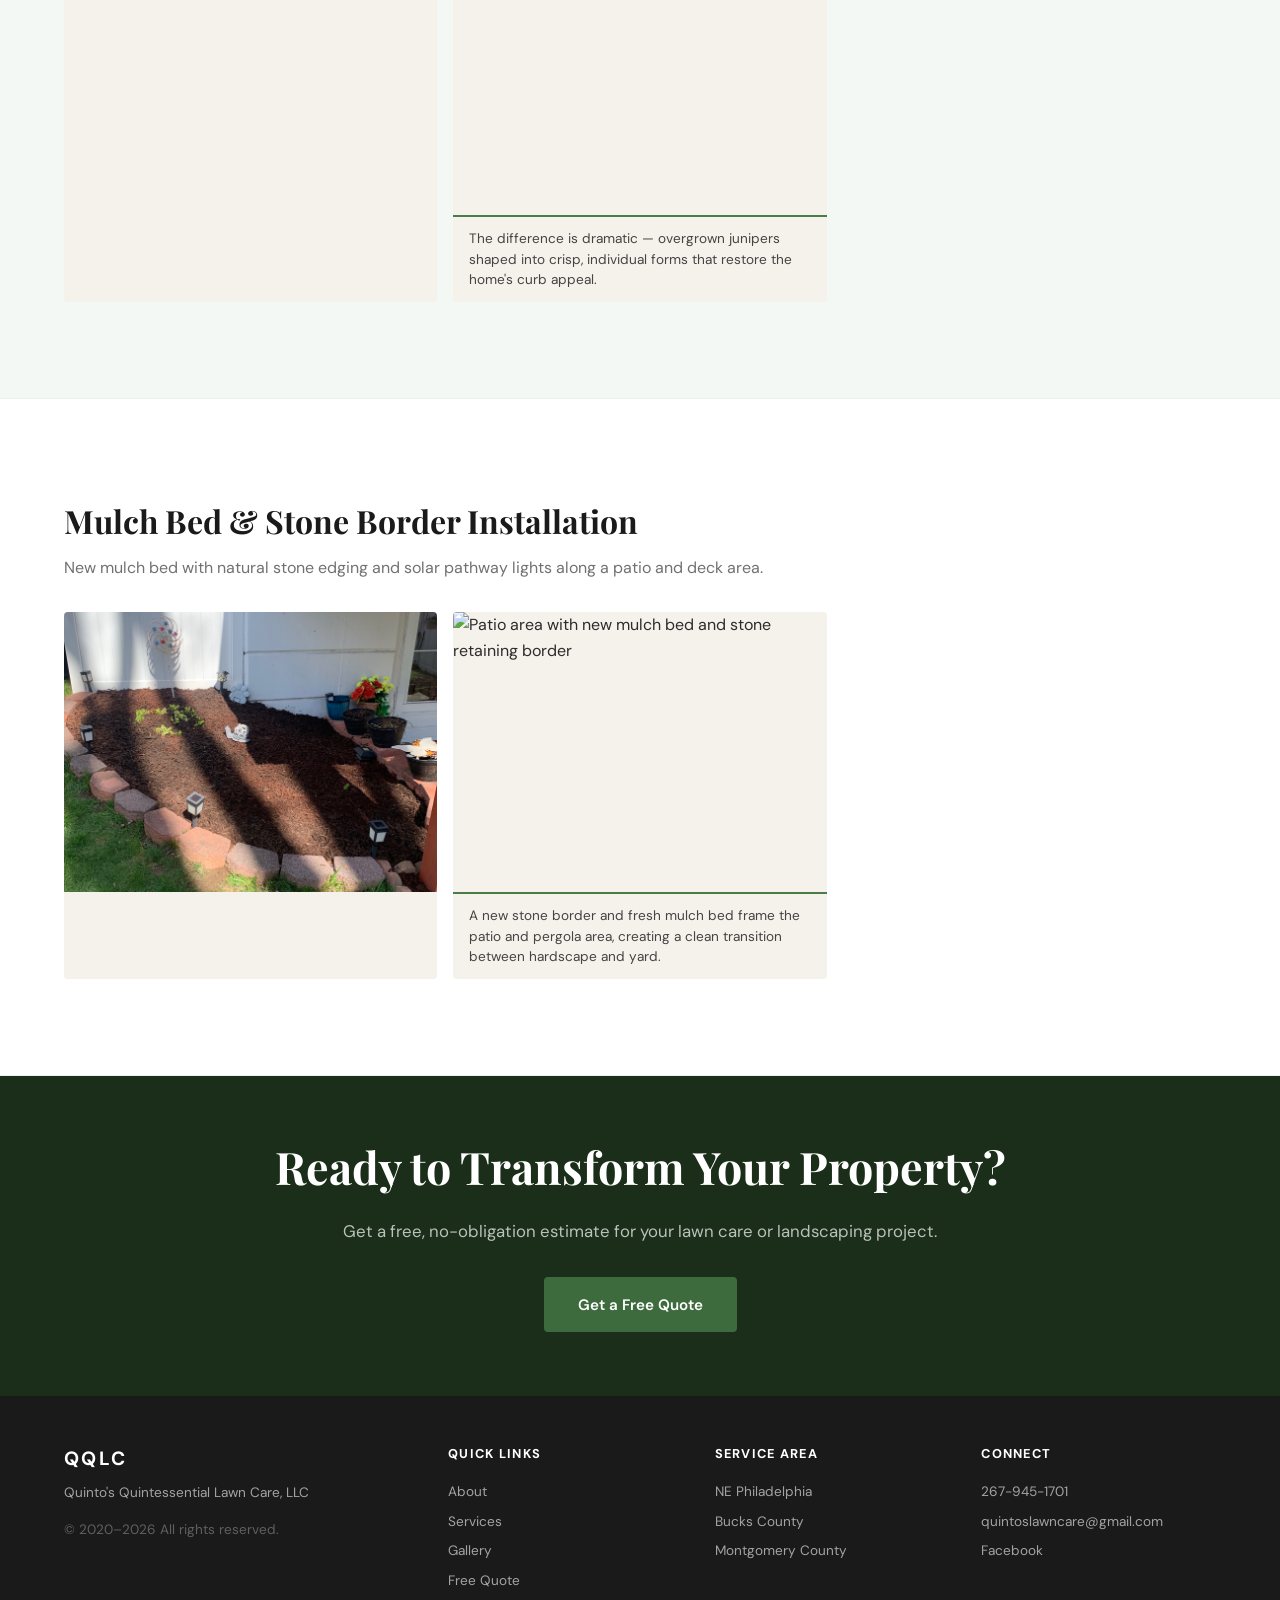
==== commit 0ca9512b: "new lightbox for image previewing with caption support" ====
--- a/gallery.html
+++ b/gallery.html
@@ -388,6 +388,7 @@
     </div>
   </footer>
 
+  <script src="js/lightbox.js"></script>
   <script src="js/gallery.js"></script>
 </body>
 </html>
--- a/css/style.css
+++ b/css/style.css
@@ -302,6 +302,16 @@
   margin-bottom: 1.25rem;
 }
 
+.hero__tagline {
+  font-family: var(--font-heading);
+  font-size: clamp(1.1rem, 2.5vw, 1.4rem);
+  font-weight: 500;
+  font-style: italic;
+  letter-spacing: 0.05em;
+  opacity: 0.8;
+  margin-bottom: 1rem;
+}
+
 .hero__sub {
   font-size: 1.15rem;
   font-weight: 400;
@@ -500,6 +510,7 @@
   border-radius: var(--radius);
   background: var(--sand-100);
   display: block;
+  cursor: pointer;
 }
 
 /* Landscape photos: span 2 cols, 1 row */
@@ -809,6 +820,7 @@
   border-radius: var(--radius);
   overflow: hidden;
   background: var(--sand-100);
+  cursor: pointer;
 }
 
 .gallery-page__item img {
@@ -863,6 +875,97 @@
 
 .nav__link--active {
   color: var(--green-700) !important;
+}
+
+/* ---- Lightbox ---- */
+.lightbox {
+  position: fixed;
+  inset: 0;
+  z-index: 1000;
+  background: rgba(0, 0, 0, 0.92);
+  display: flex;
+  align-items: center;
+  justify-content: center;
+  opacity: 0;
+  visibility: hidden;
+  transition: opacity 0.3s ease, visibility 0.3s ease;
+}
+
+.lightbox--open {
+  opacity: 1;
+  visibility: visible;
+}
+
+.lightbox__content {
+  display: flex;
+  flex-direction: column;
+  align-items: center;
+  max-width: 90vw;
+  max-height: 90vh;
+}
+
+.lightbox__img {
+  max-width: 90vw;
+  max-height: 80vh;
+  object-fit: contain;
+  border-radius: var(--radius);
+}
+
+.lightbox__caption {
+  margin-top: 1rem;
+  color: rgba(255, 255, 255, 0.85);
+  font-size: 0.95rem;
+  line-height: 1.5;
+  text-align: center;
+  max-width: 700px;
+  padding: 0 1rem;
+}
+
+.lightbox__close {
+  position: absolute;
+  top: 1rem;
+  right: 1.25rem;
+  background: none;
+  border: none;
+  color: var(--white);
+  font-size: 2.5rem;
+  line-height: 1;
+  cursor: pointer;
+  z-index: 1001;
+  opacity: 0.7;
+  transition: opacity var(--transition);
+}
+
+.lightbox__close:hover {
+  opacity: 1;
+}
+
+.lightbox__arrow {
+  position: absolute;
+  top: 50%;
+  transform: translateY(-50%);
+  background: none;
+  border: none;
+  color: var(--white);
+  font-size: 3.5rem;
+  line-height: 1;
+  cursor: pointer;
+  padding: 0.5rem;
+  opacity: 0.6;
+  transition: opacity var(--transition);
+  z-index: 1001;
+}
+
+.lightbox__arrow:hover {
+  opacity: 1;
+}
+
+.lightbox__arrow--prev {
+  left: 1rem;
+}
+
+.lightbox__arrow--next {
+  right: 1rem;
 }
 
 /* ---- Responsive ---- */
@@ -988,6 +1091,18 @@
     gap: 2rem;
   }
 
+  .lightbox__arrow {
+    font-size: 2.5rem;
+  }
+
+  .lightbox__arrow--prev {
+    left: 0.5rem;
+  }
+
+  .lightbox__arrow--next {
+    right: 0.5rem;
+  }
+
   .trust-bar__inner {
     gap: 1.25rem;
   }
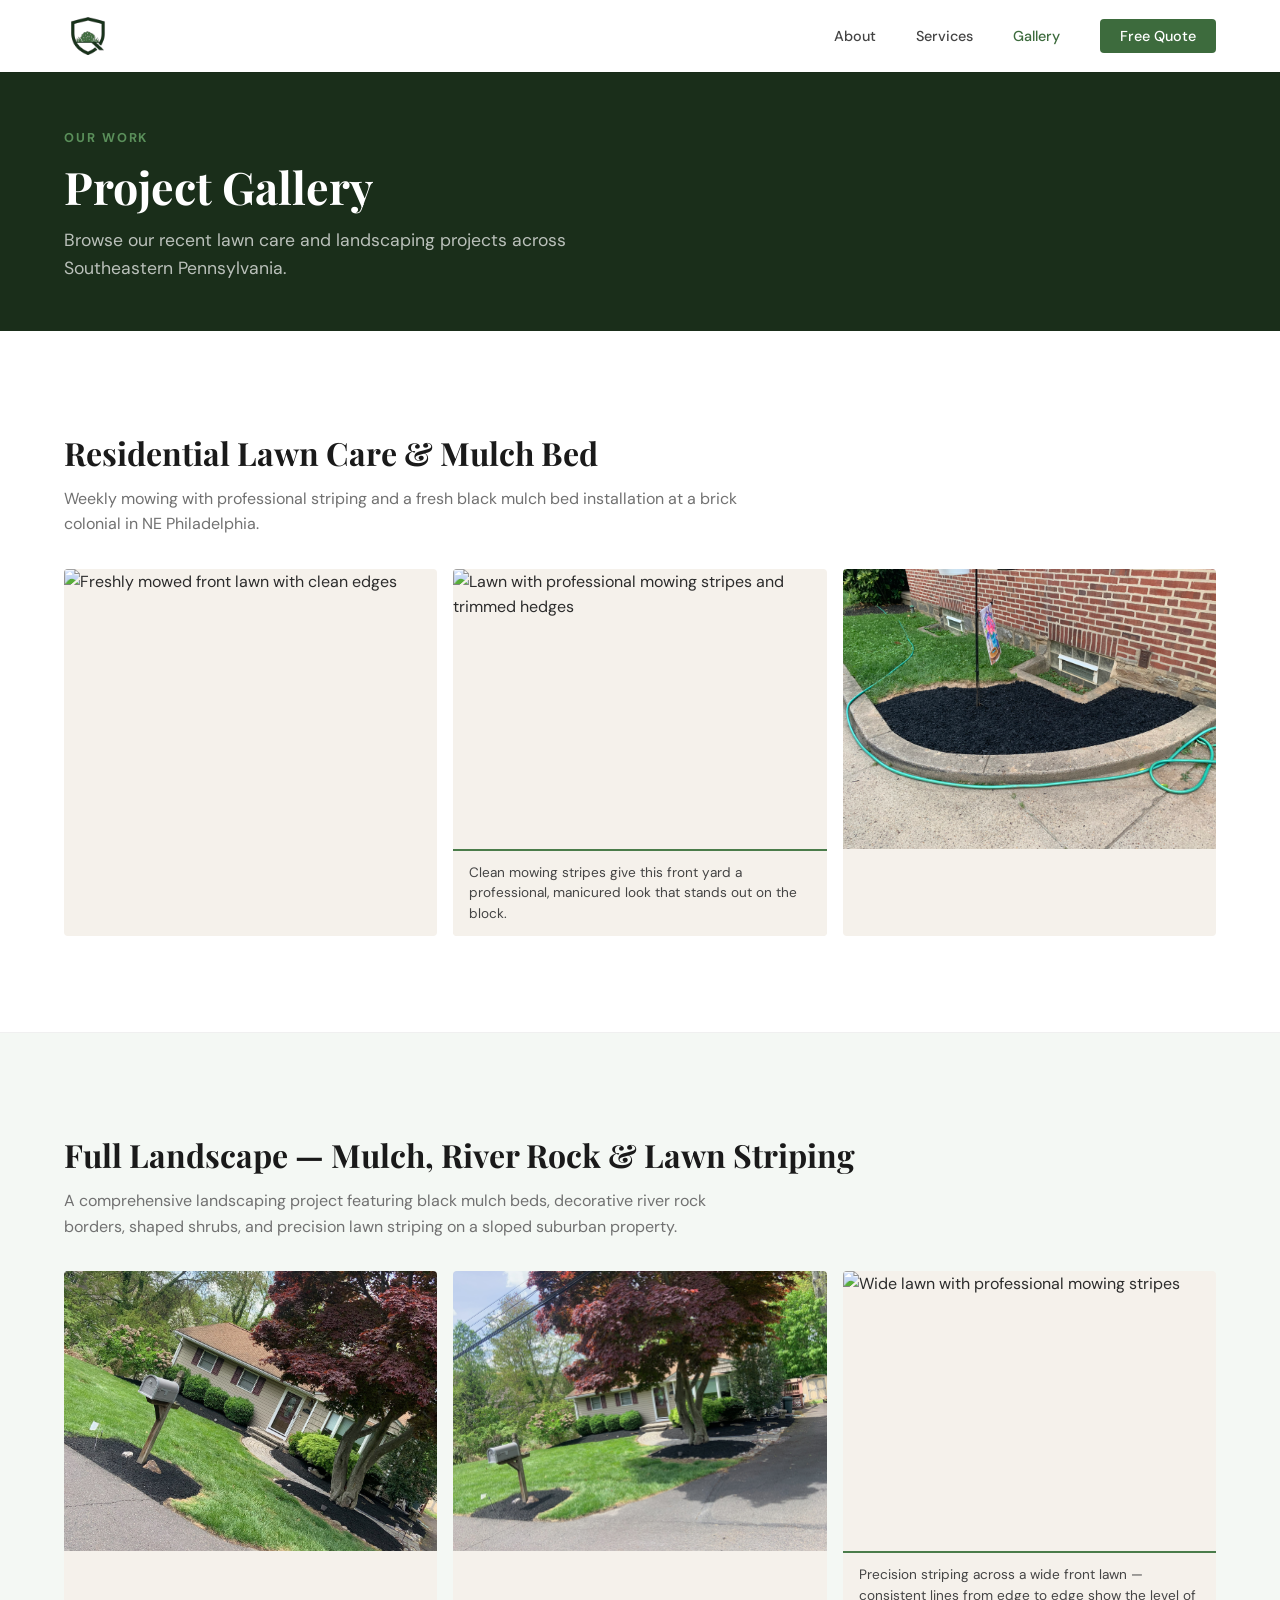
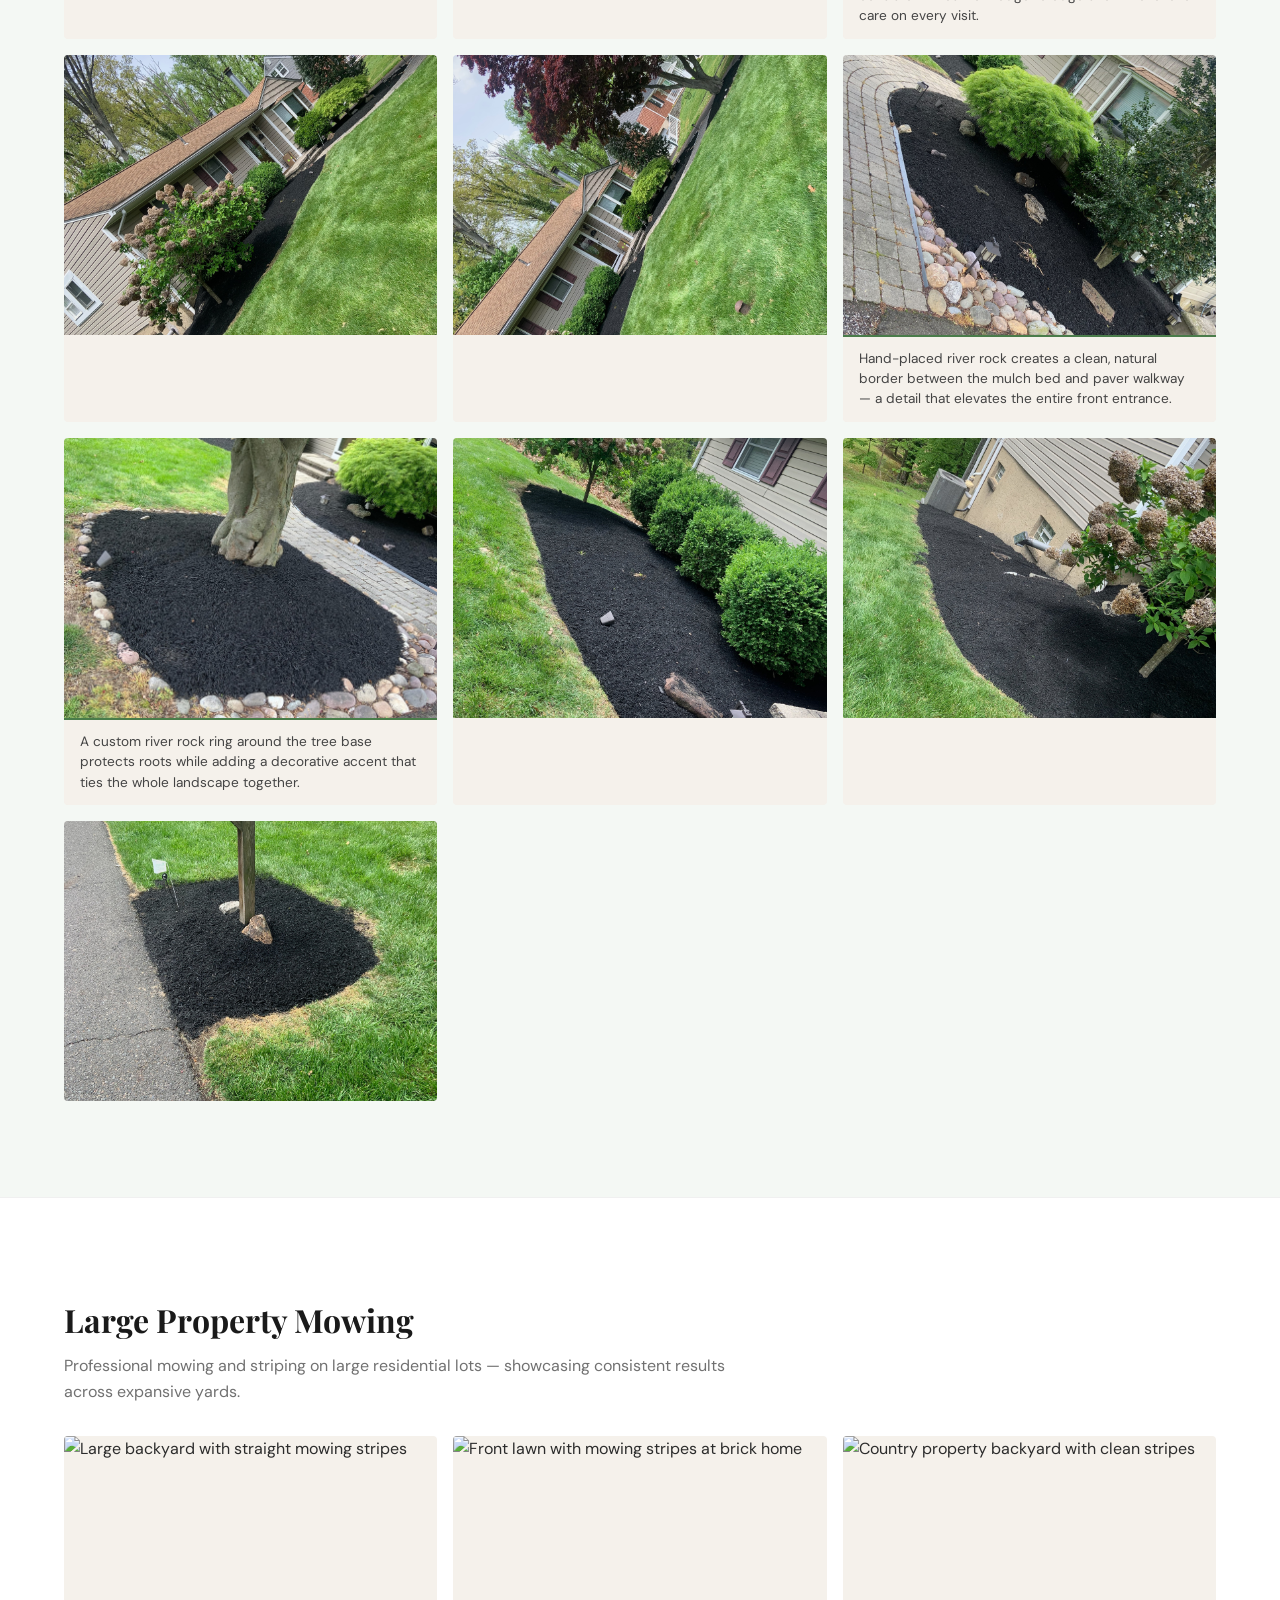
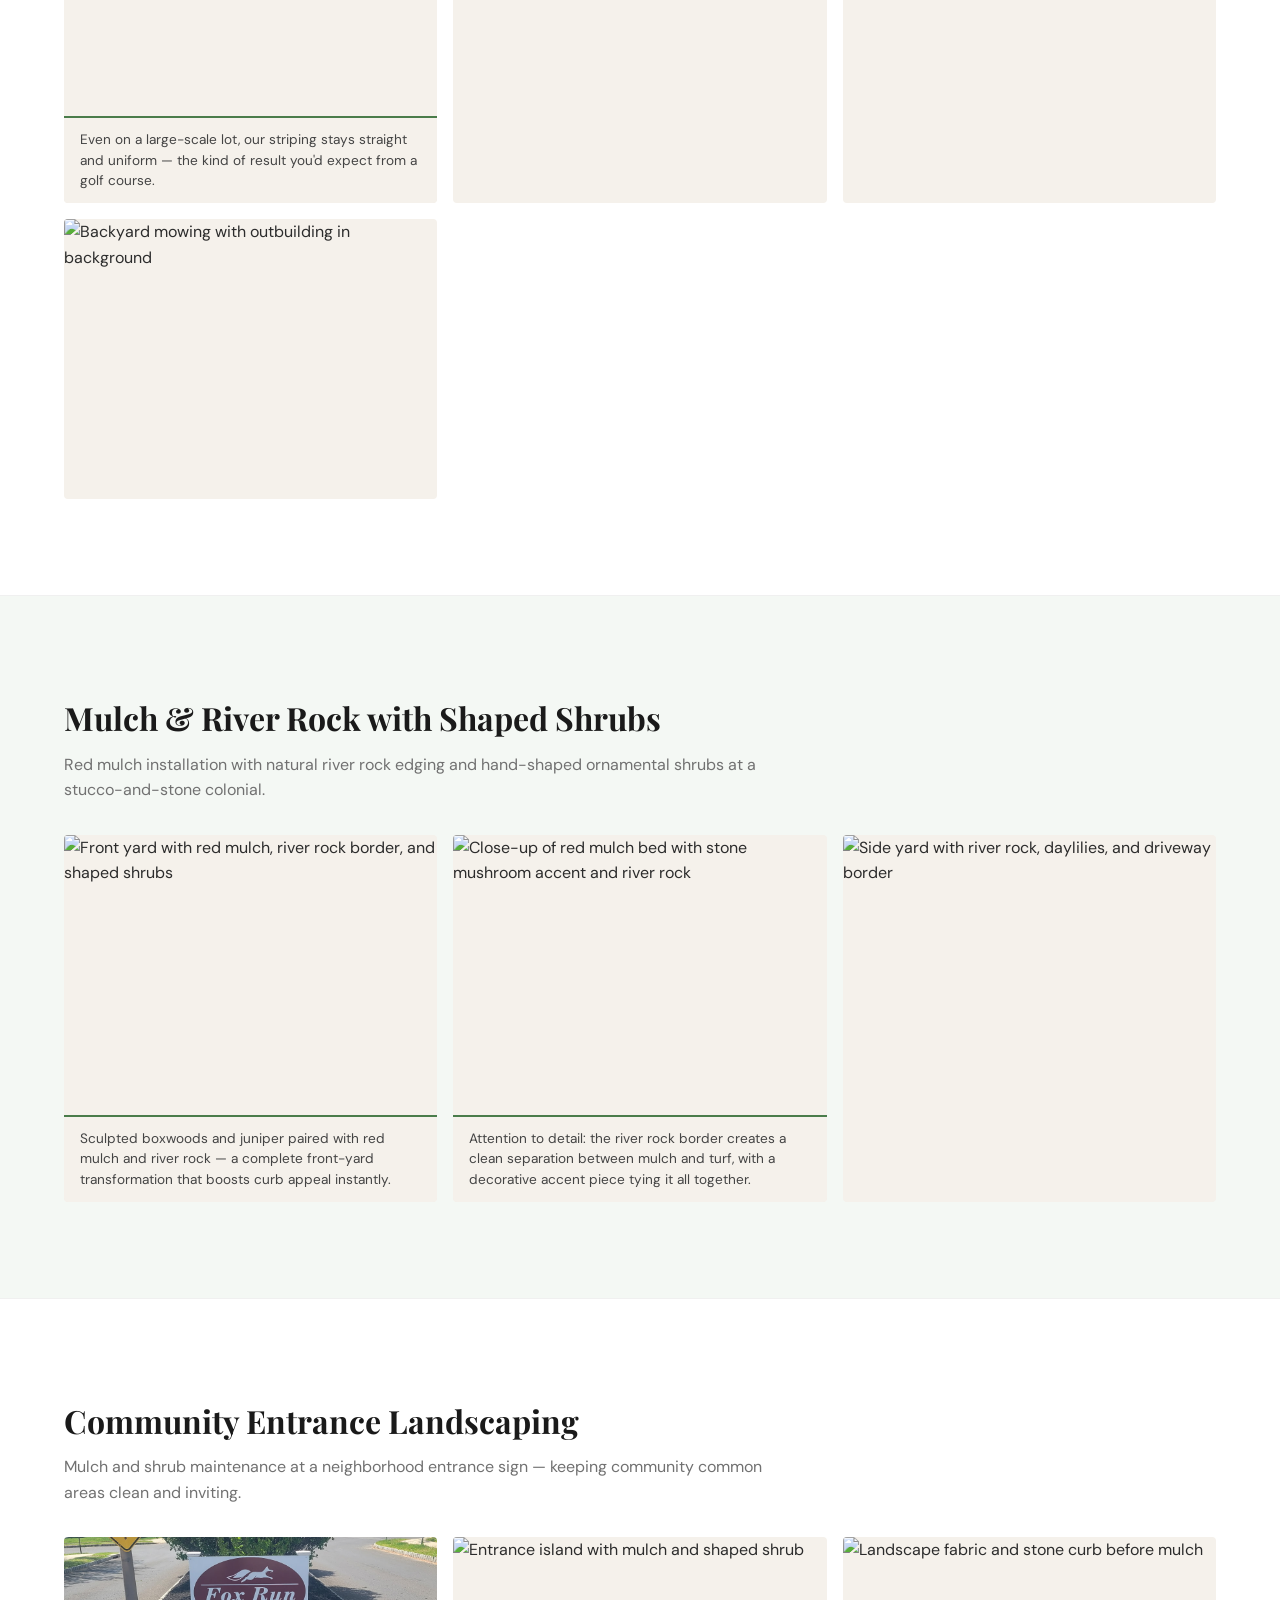
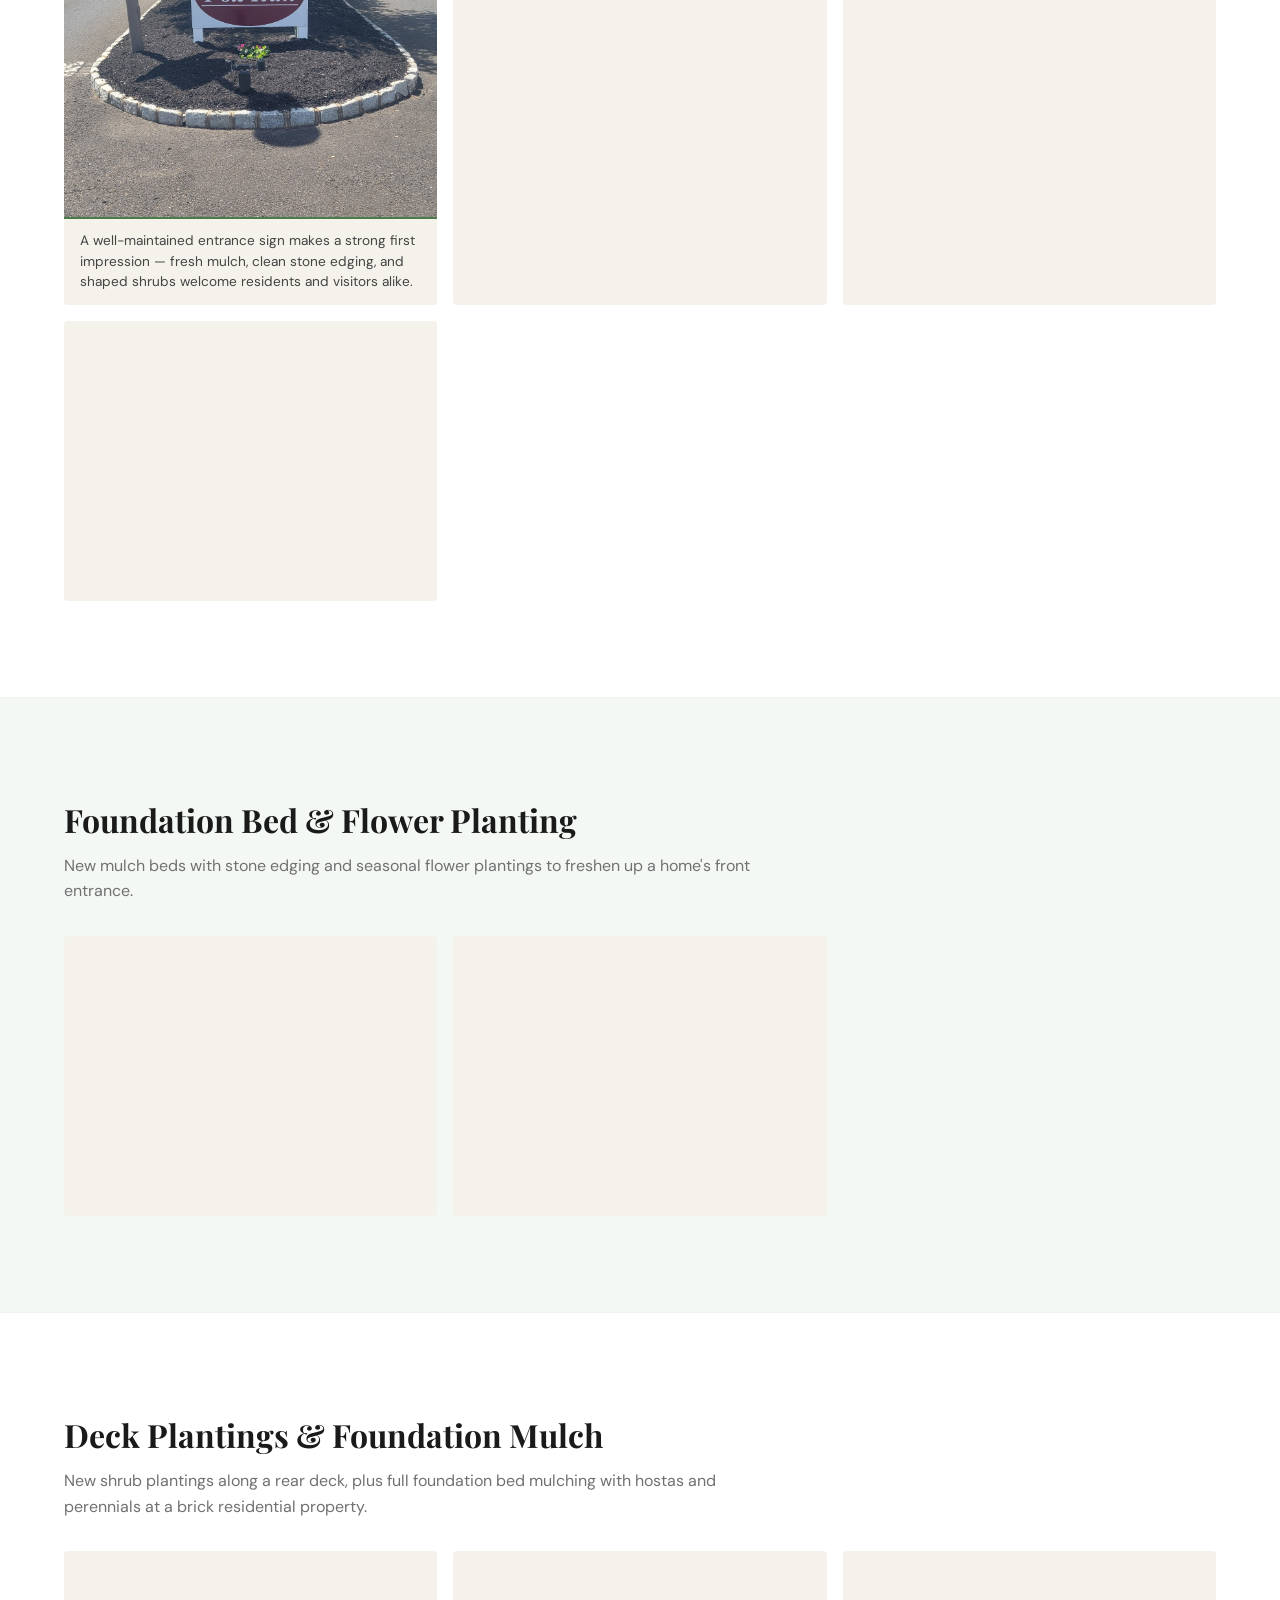
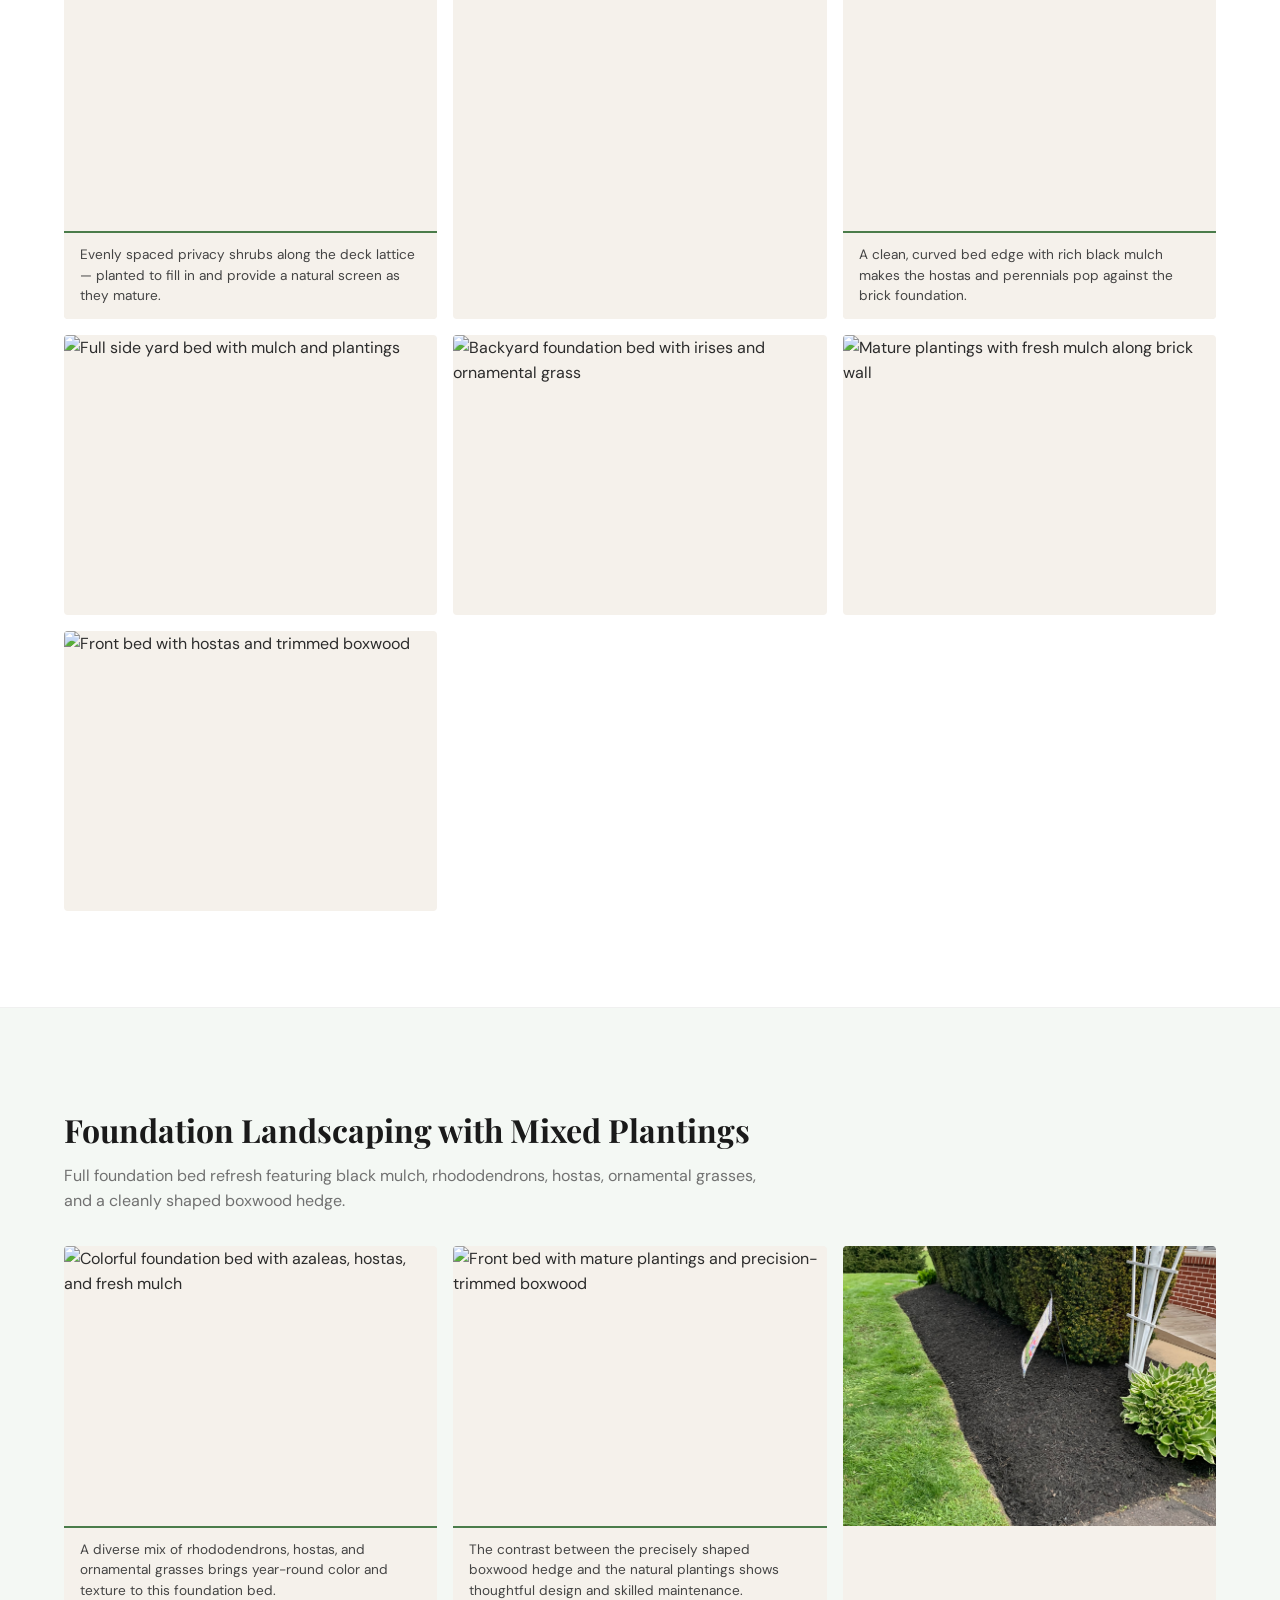
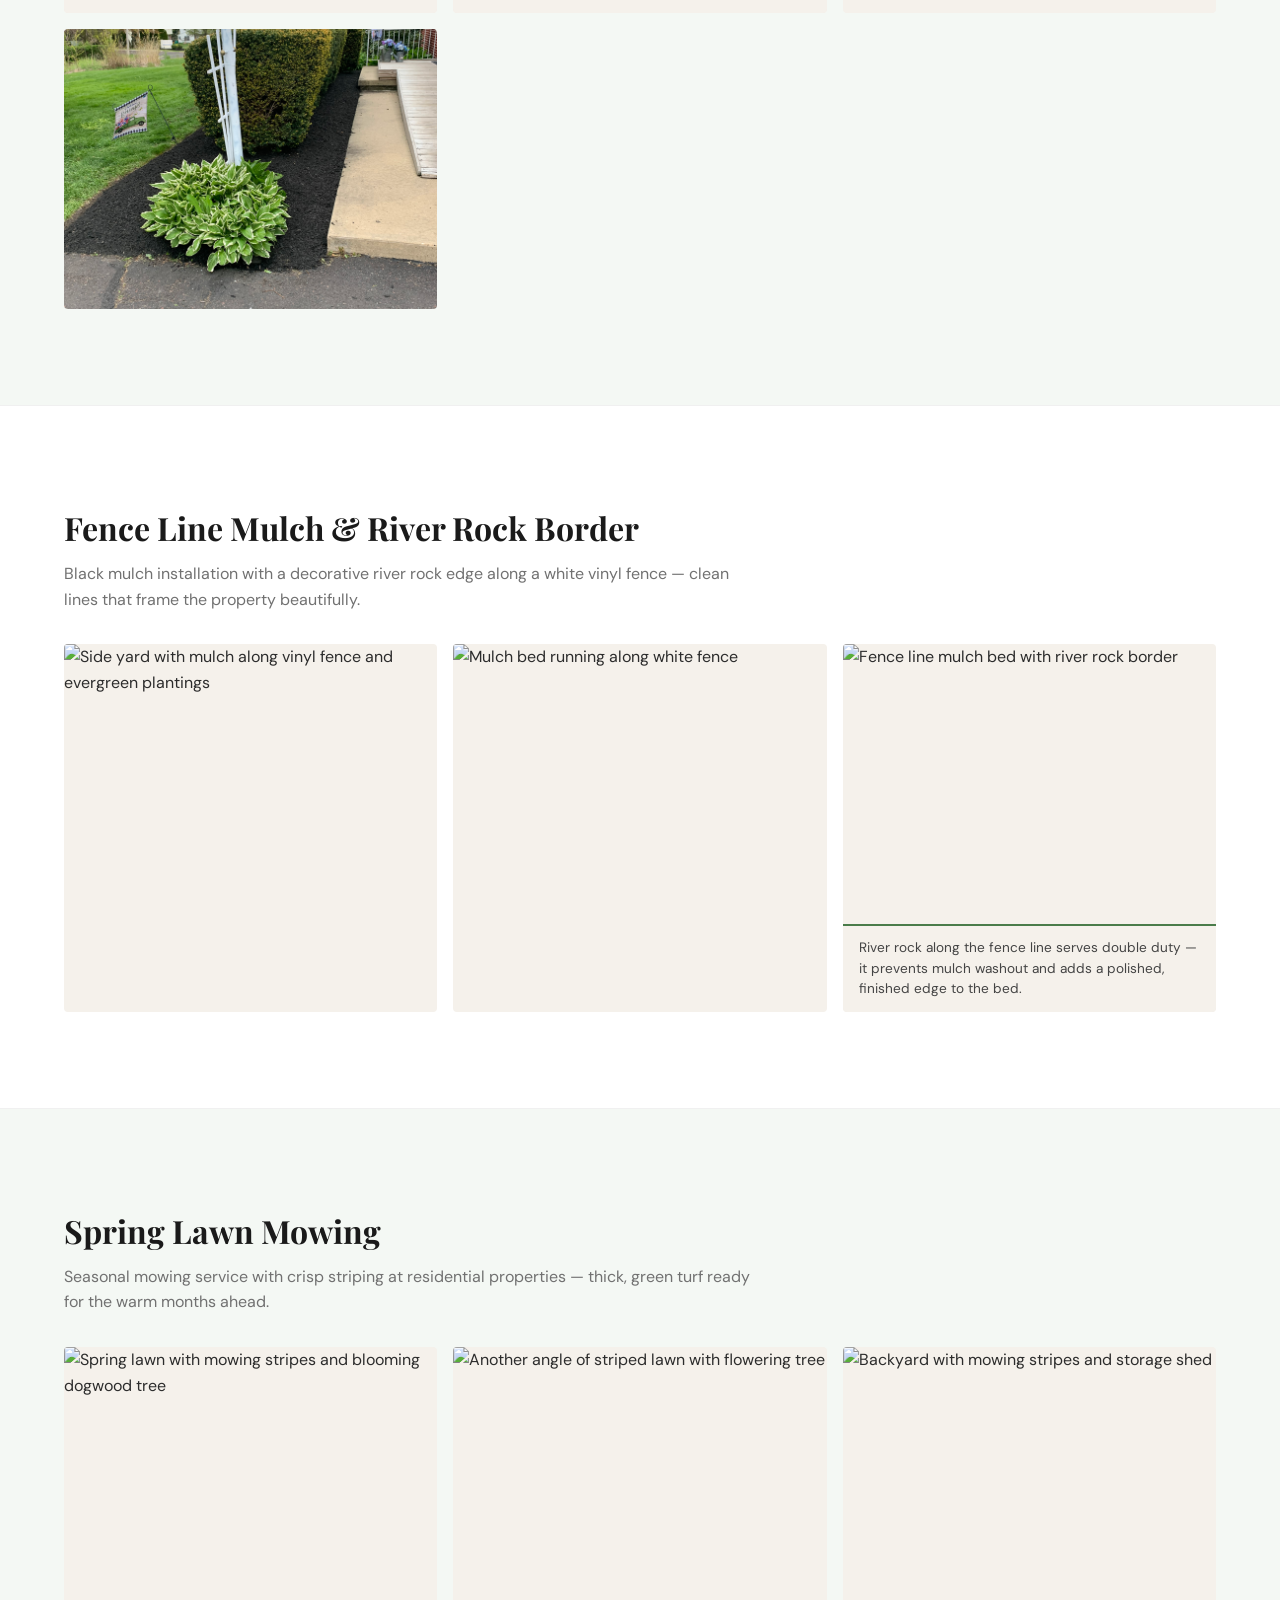
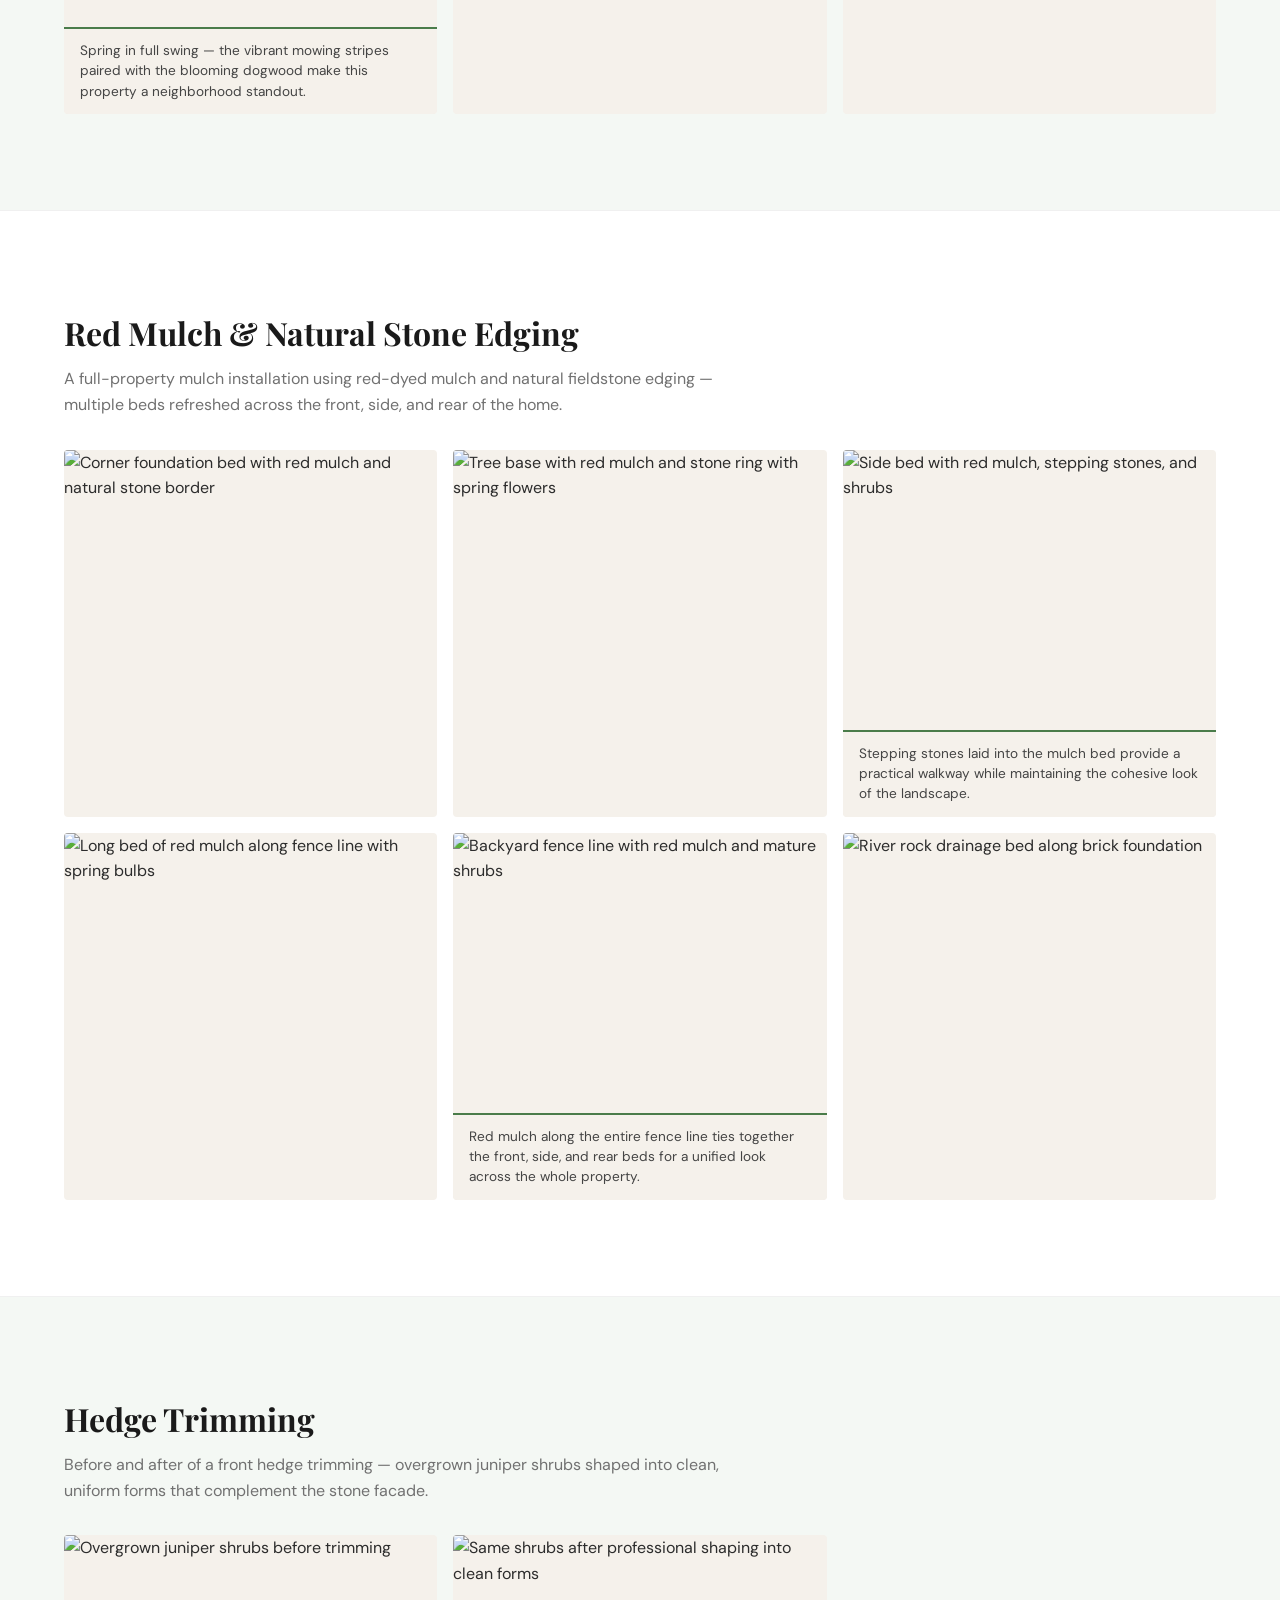
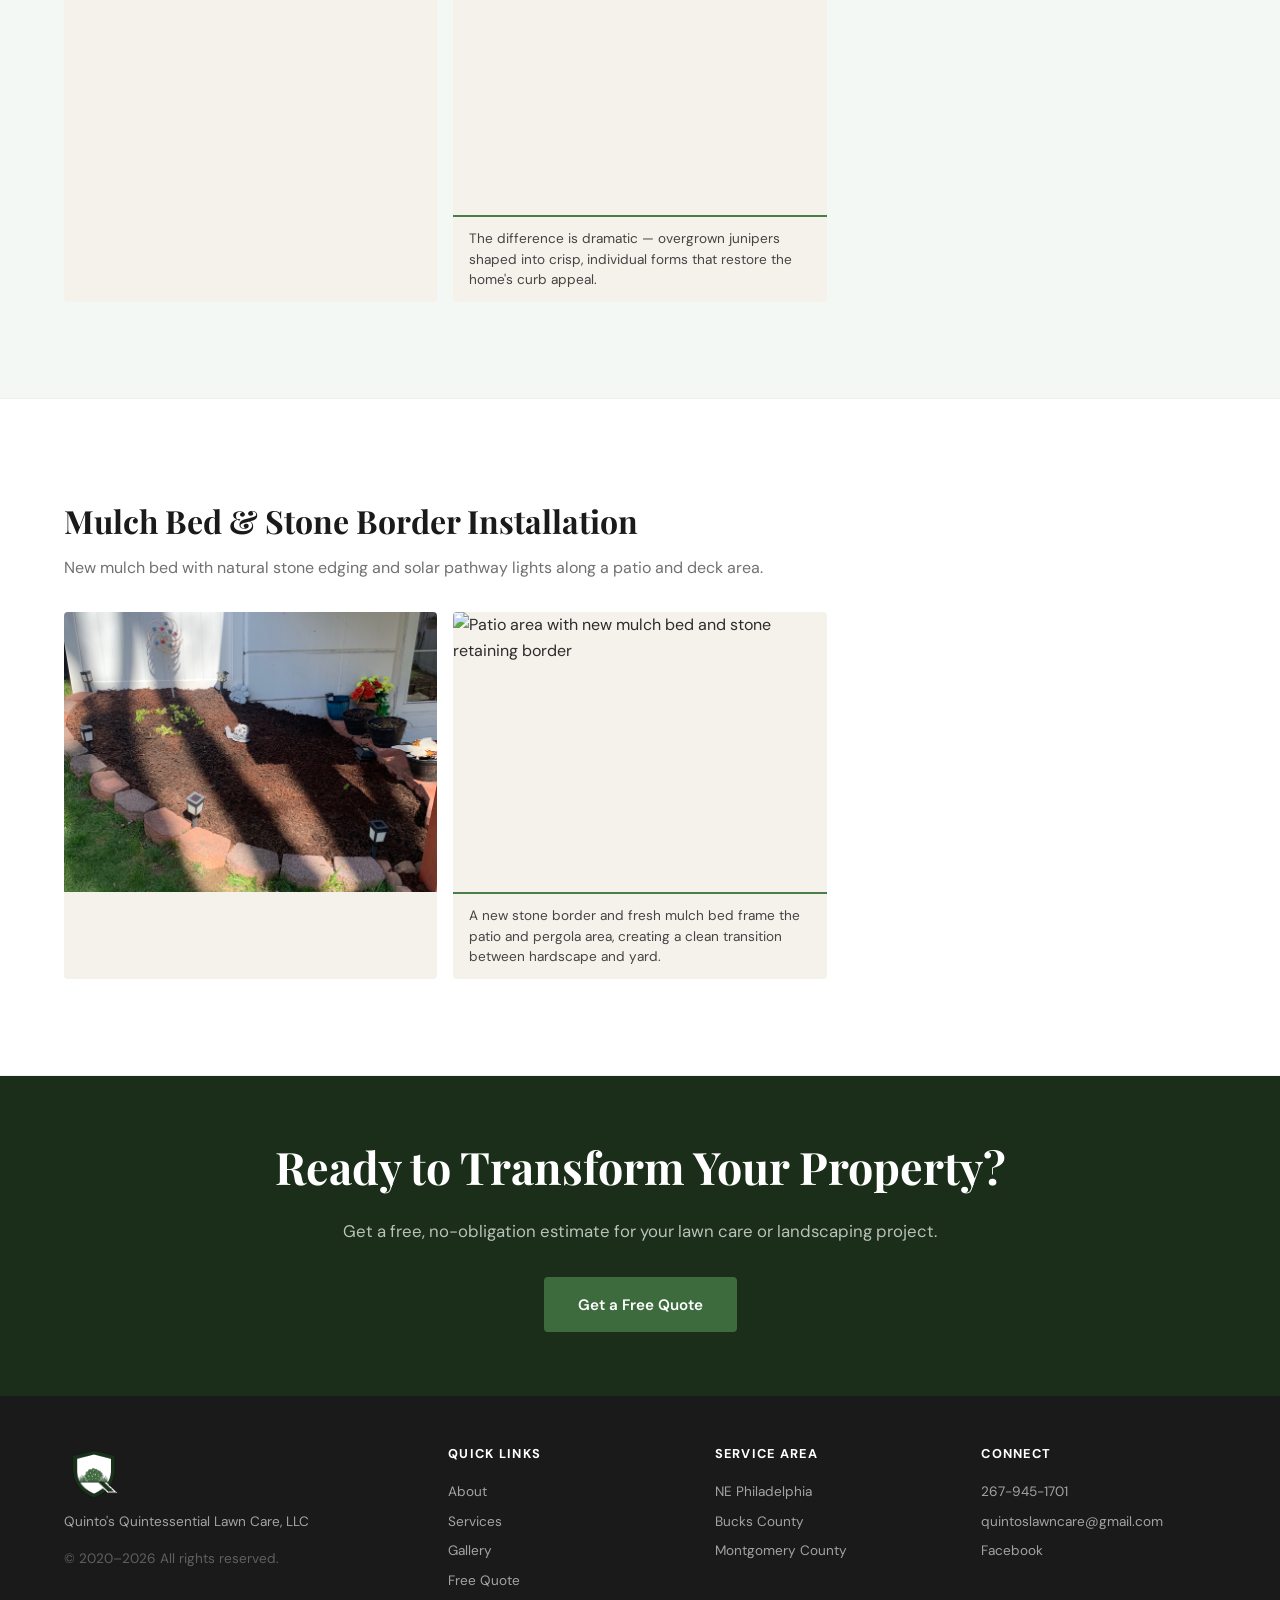
==== commit 1c016bf8: "added logos throughout website" ====
--- a/gallery.html
+++ b/gallery.html
@@ -5,6 +5,13 @@
   <meta name="viewport" content="width=device-width, initial-scale=1.0">
   <meta name="description" content="Browse our portfolio of lawn care and landscaping projects across NE Philadelphia, Bucks County, and Montgomery County.">
   <title>Gallery | Quinto's Quintessential Lawn Care</title>
+  <link rel="icon" type="image/svg+xml" href="images/logo/QQLC-Logo-Transparent.svg">
+  <link rel="apple-touch-icon" href="images/logo/QQLC-Logo-Text.png">
+  <link rel="manifest" href="manifest.json">
+  <meta property="og:title" content="Gallery | Quinto's Quintessential Lawn Care">
+  <meta property="og:description" content="Browse our portfolio of lawn care and landscaping projects across NE Philadelphia, Bucks County, and Montgomery County.">
+  <meta property="og:image" content="images/logo/QQLC-Logo-Text.png">
+  <meta property="og:type" content="website">
   <link rel="preconnect" href="https://fonts.googleapis.com">
   <link rel="preconnect" href="https://fonts.gstatic.com" crossorigin>
   <link href="https://fonts.googleapis.com/css2?family=DM+Sans:wght@400;500;700&family=Playfair+Display:wght@500;700&display=swap" rel="stylesheet">
@@ -16,7 +23,7 @@
   <nav class="nav nav--scrolled" id="nav">
     <div class="nav__inner">
       <a href="index.html" class="nav__logo">
-        <span class="nav__logo-mark">QQLC</span>
+        <img src="images/logo/QQLC-Logo-Transparent.svg" alt="QQLC" class="nav__logo-img">
       </a>
       <button class="nav__toggle" id="nav-toggle" aria-label="Toggle menu">
         <span></span>
@@ -362,7 +369,7 @@
   <footer class="footer">
     <div class="container footer__inner">
       <div class="footer__brand">
-        <span class="nav__logo-mark">QQLC</span>
+        <img src="images/logo/QQLC-Logo-Transparent.svg" alt="QQLC" class="footer__logo-img">
         <p>Quinto's Quintessential Lawn Care, LLC</p>
         <p class="footer__copy">&copy; 2020&ndash;2026 All rights reserved.</p>
       </div>
--- a/css/style.css
+++ b/css/style.css
@@ -158,17 +158,17 @@
   height: 72px;
 }
 
-.nav__logo-mark {
-  font-family: var(--font-body);
-  font-size: 1.2rem;
-  font-weight: 700;
-  letter-spacing: 0.12em;
-  color: var(--white);
-  transition: color var(--transition);
-}
-
-.nav--scrolled .nav__logo-mark {
-  color: var(--green-800);
+.nav__logo-img {
+  height: 48px;
+  width: auto;
+  display: block;
+}
+
+.footer__logo-img {
+  height: 60px;
+  width: auto;
+  display: block;
+  margin-bottom: 0.5rem;
 }
 
 .nav__links {
@@ -722,11 +722,6 @@
   gap: 2rem;
 }
 
-.footer__brand .nav__logo-mark {
-  color: var(--white);
-  display: inline-block;
-  margin-bottom: 0.5rem;
-}
 
 .footer__brand p {
   font-size: 0.85rem;
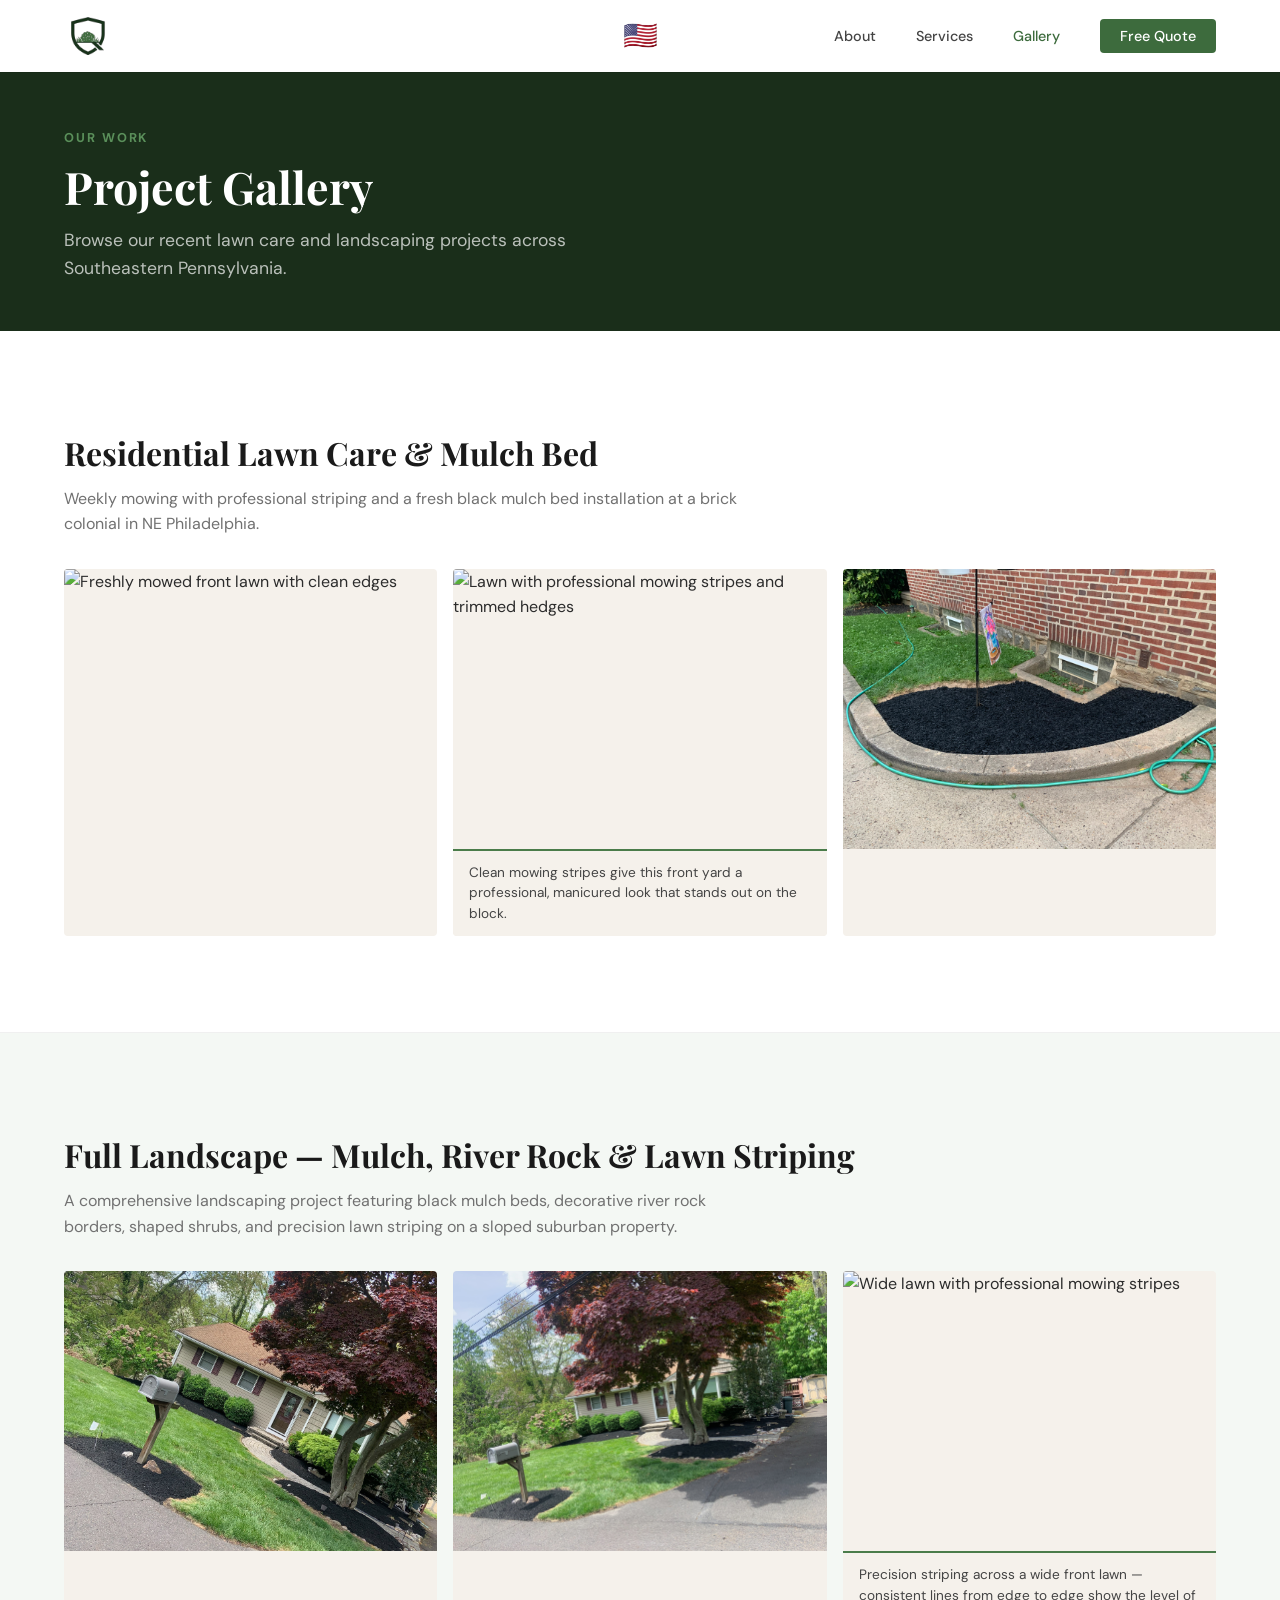
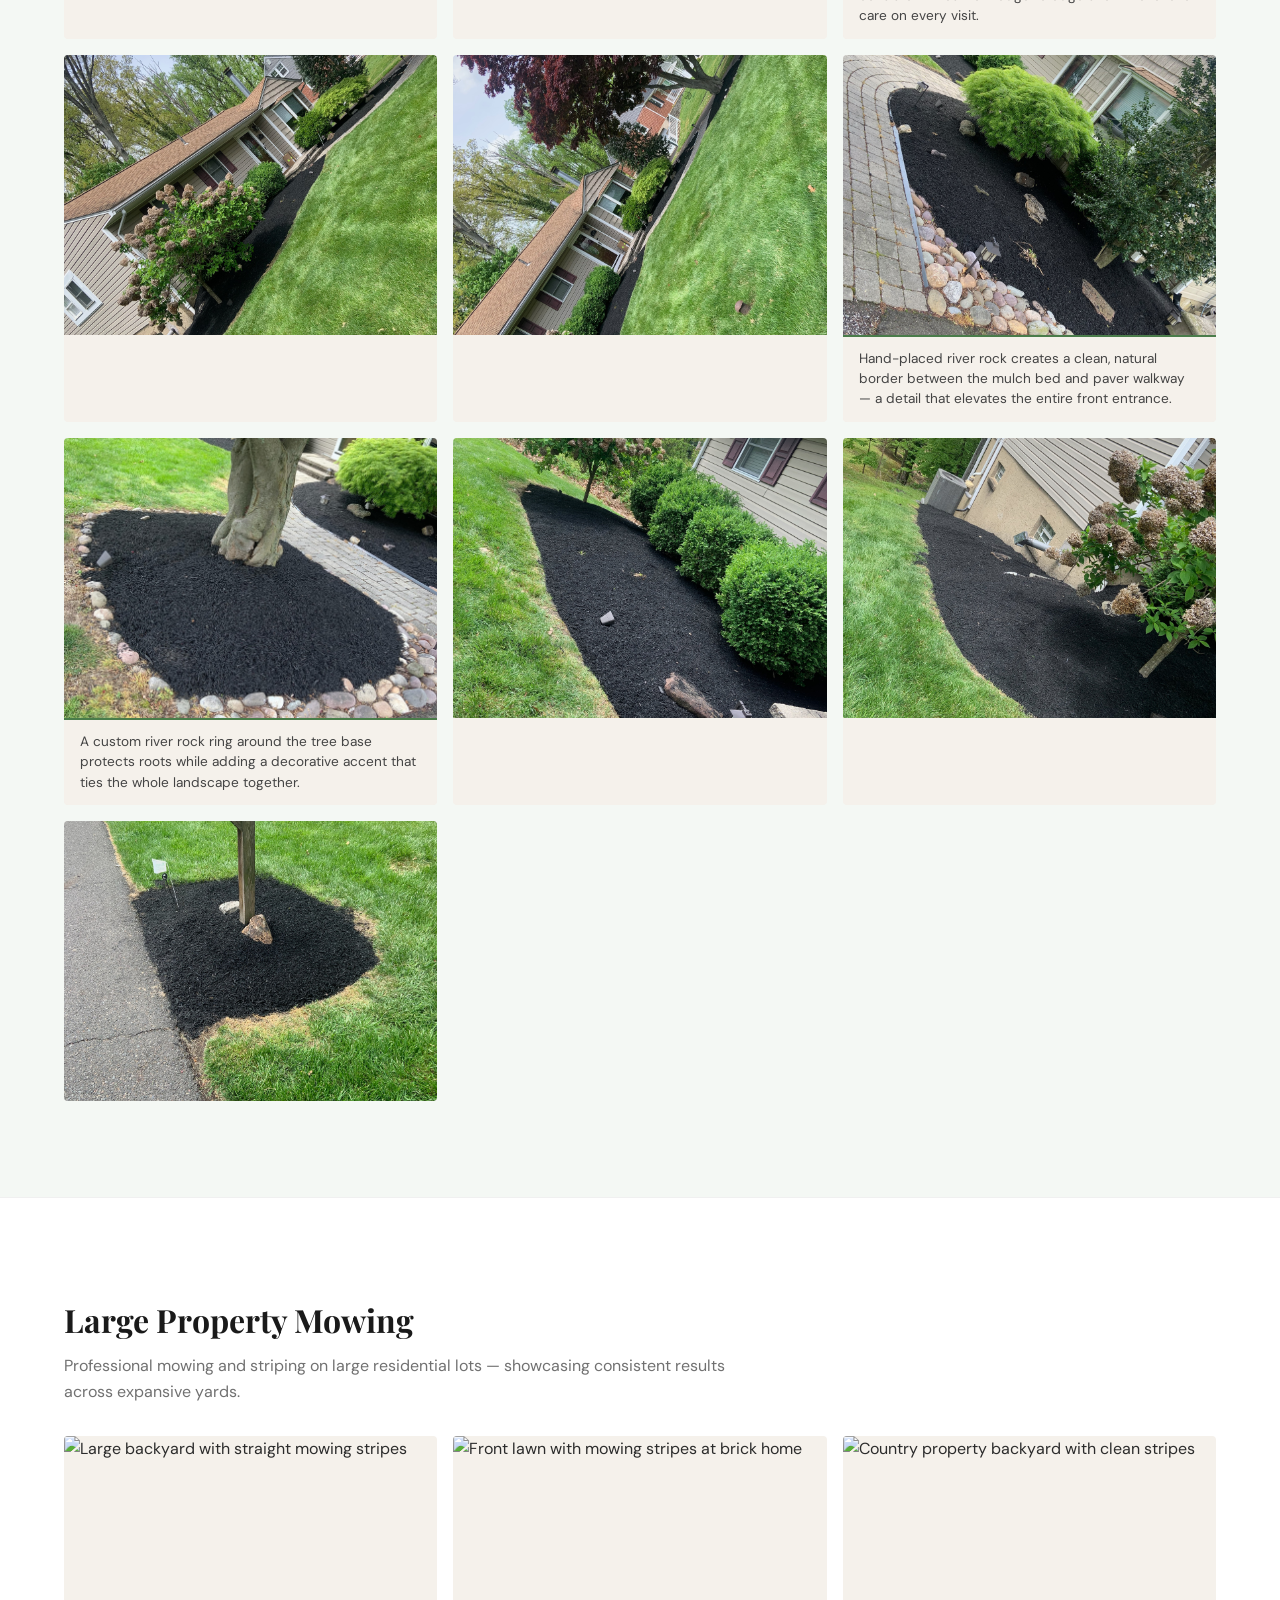
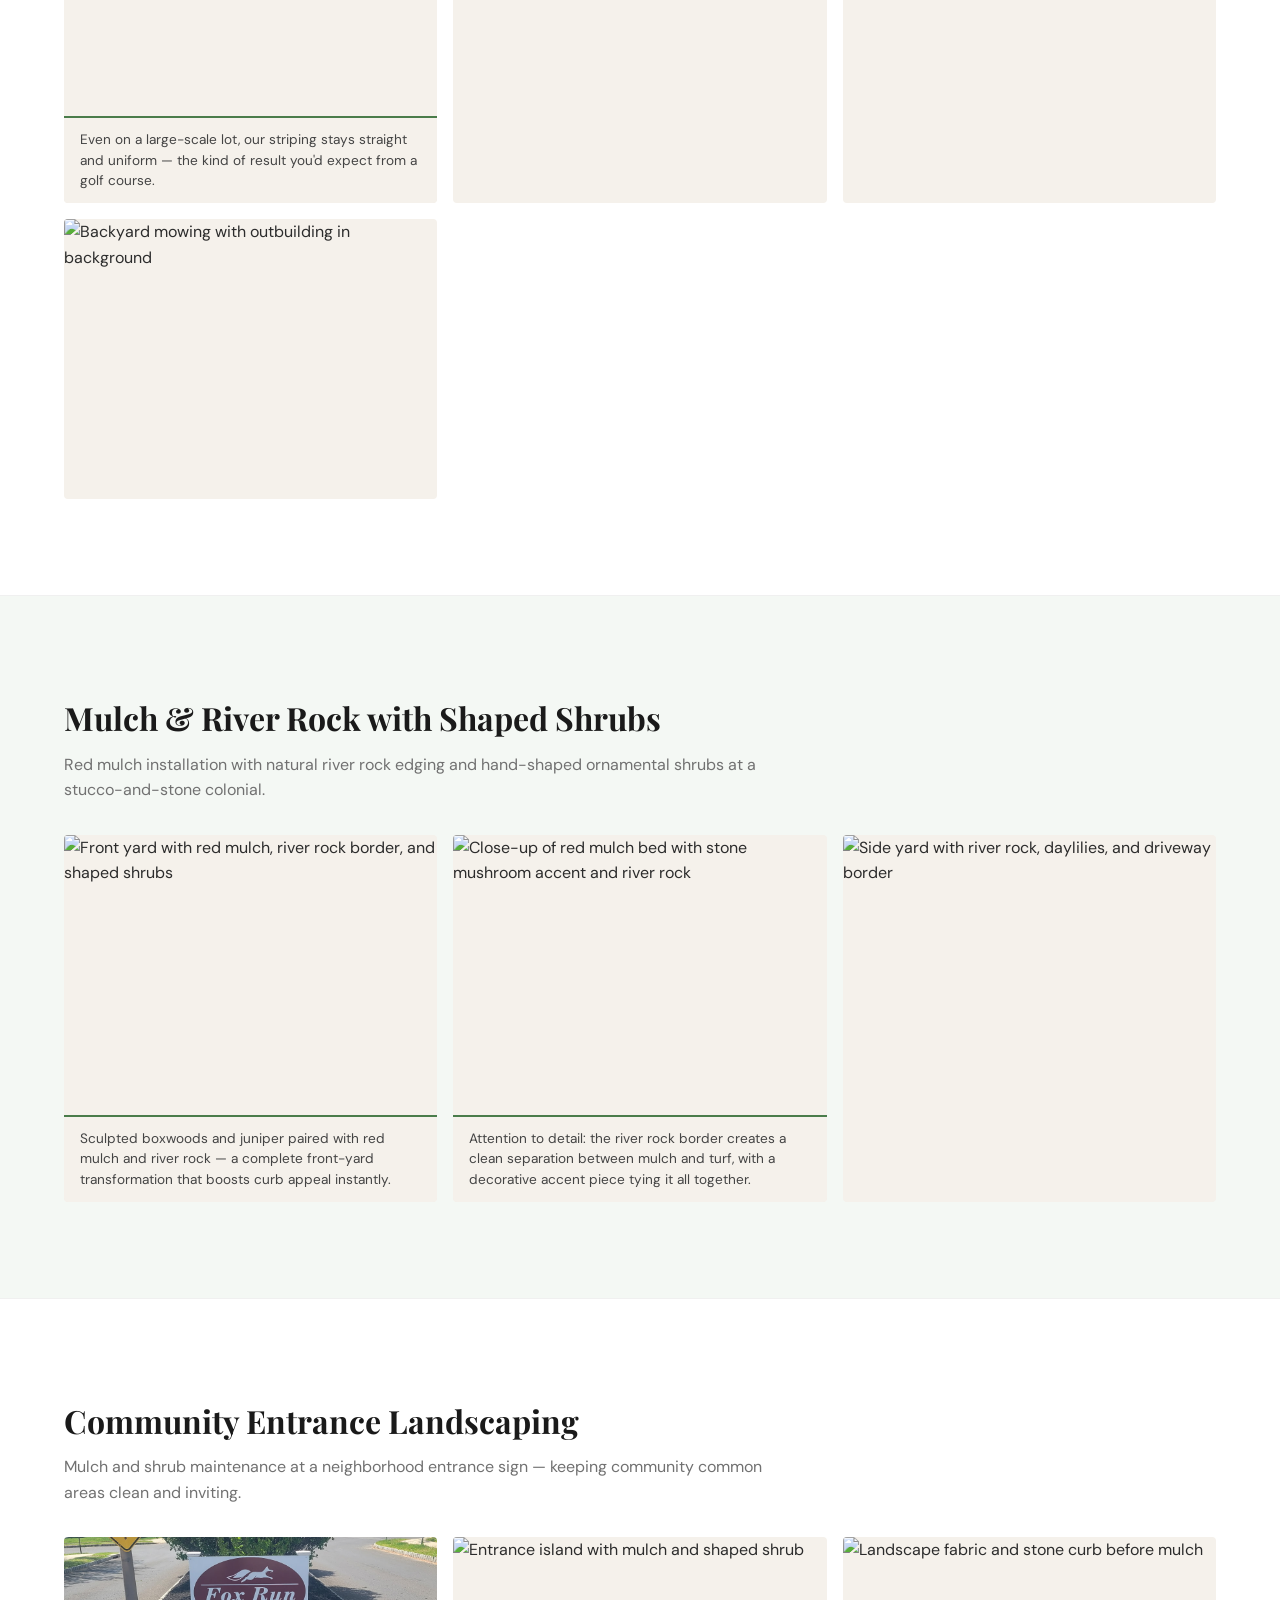
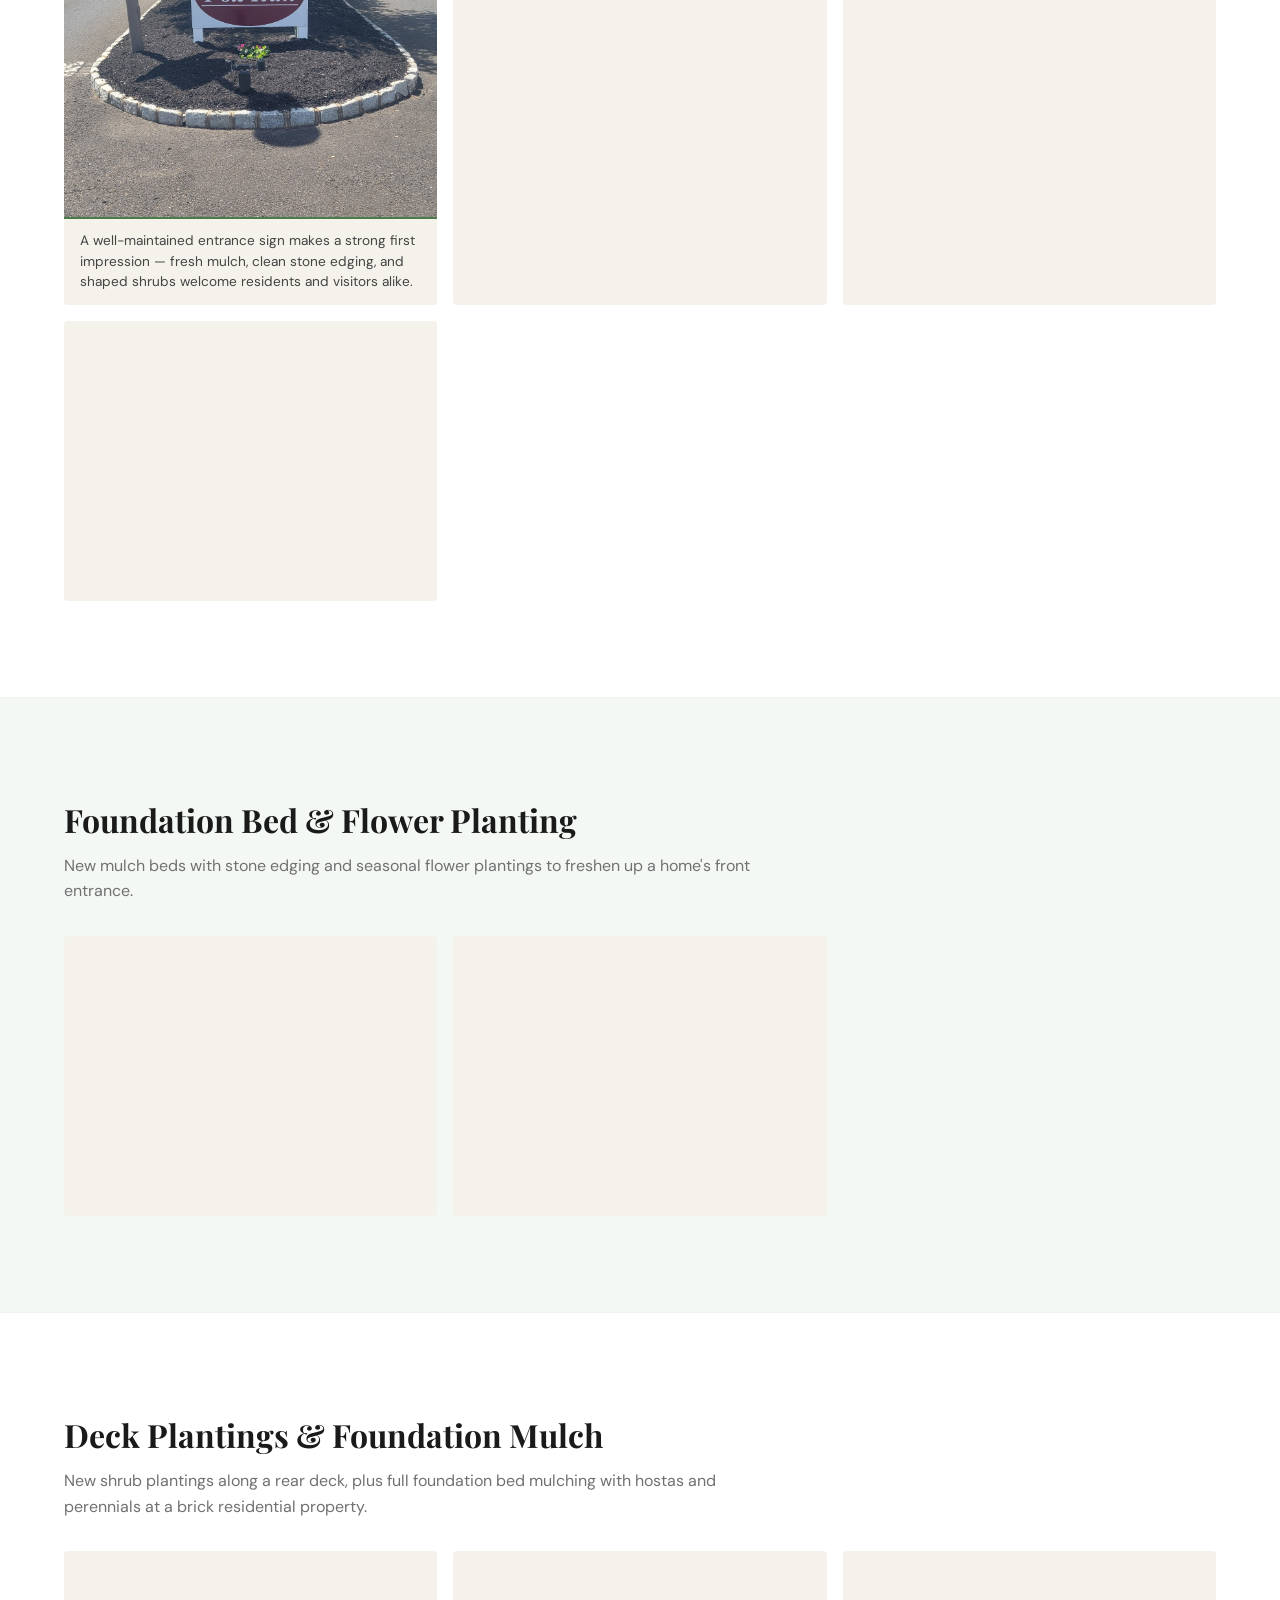
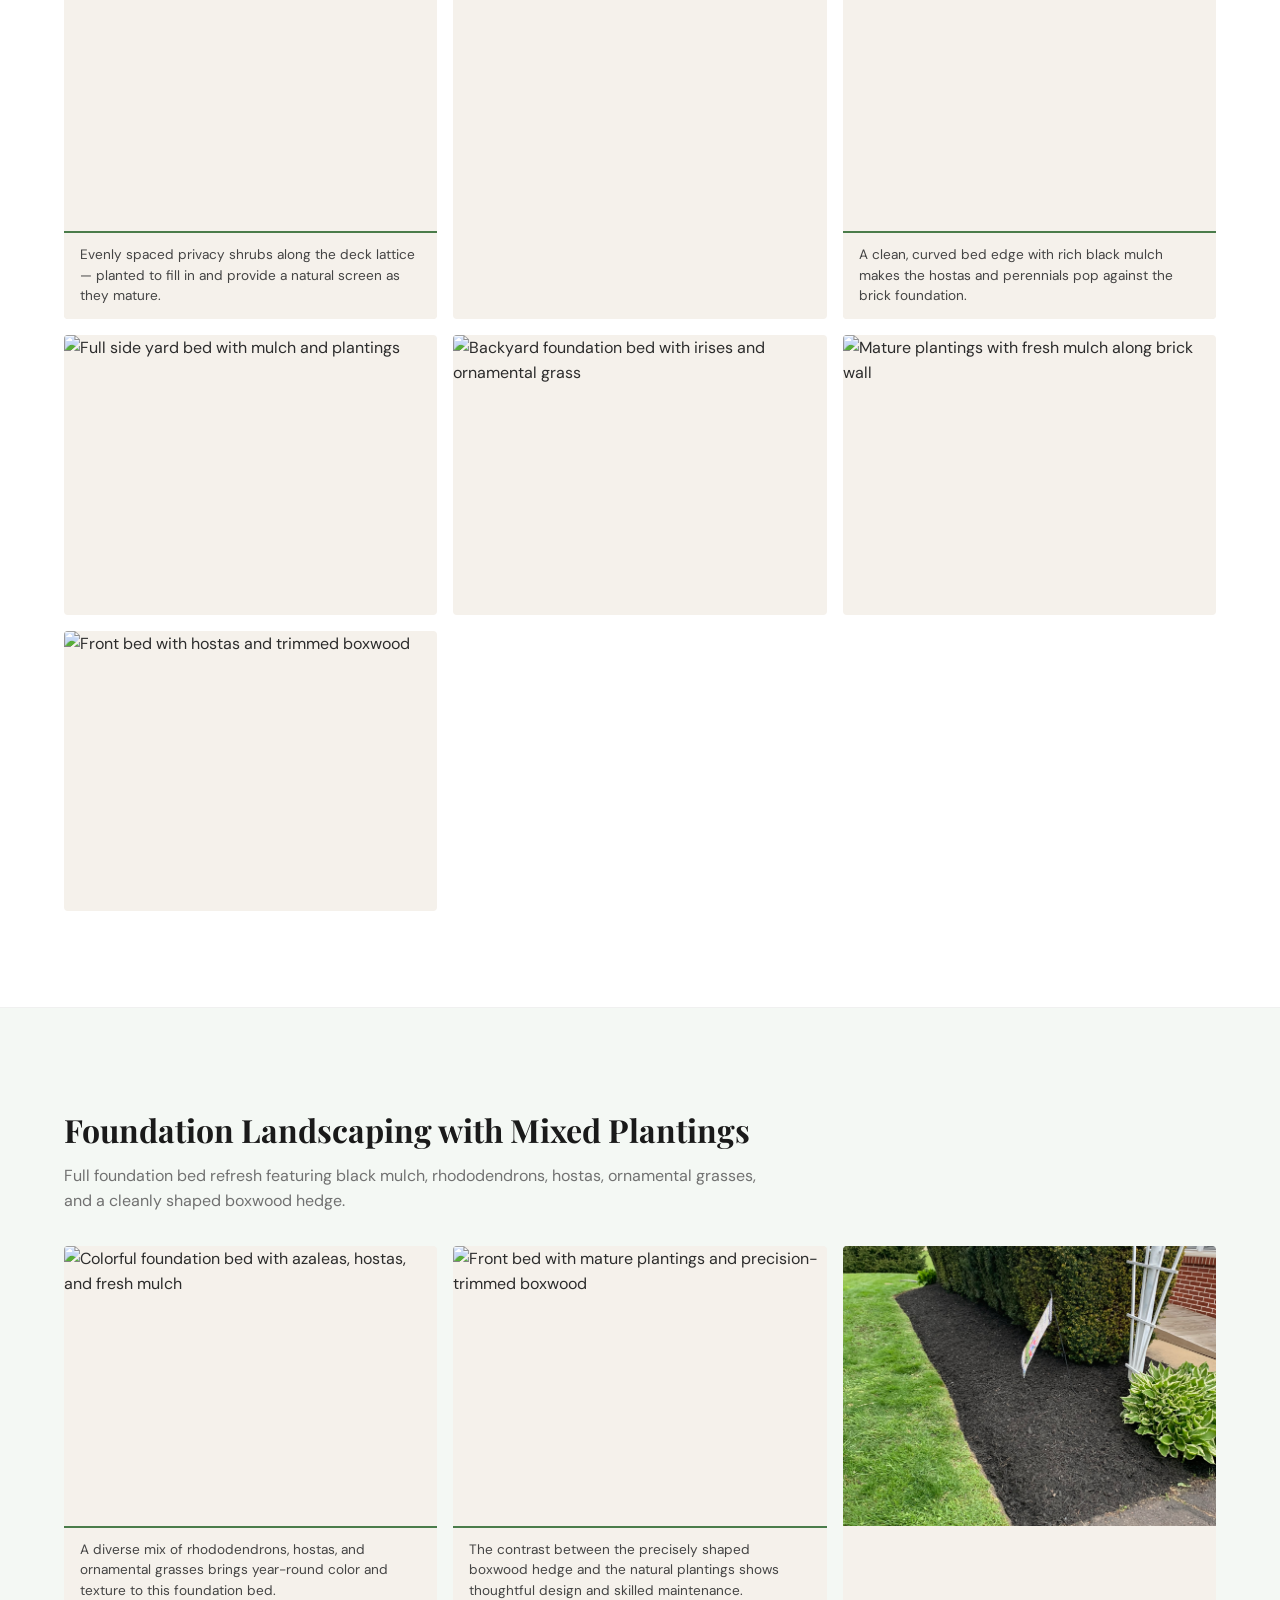
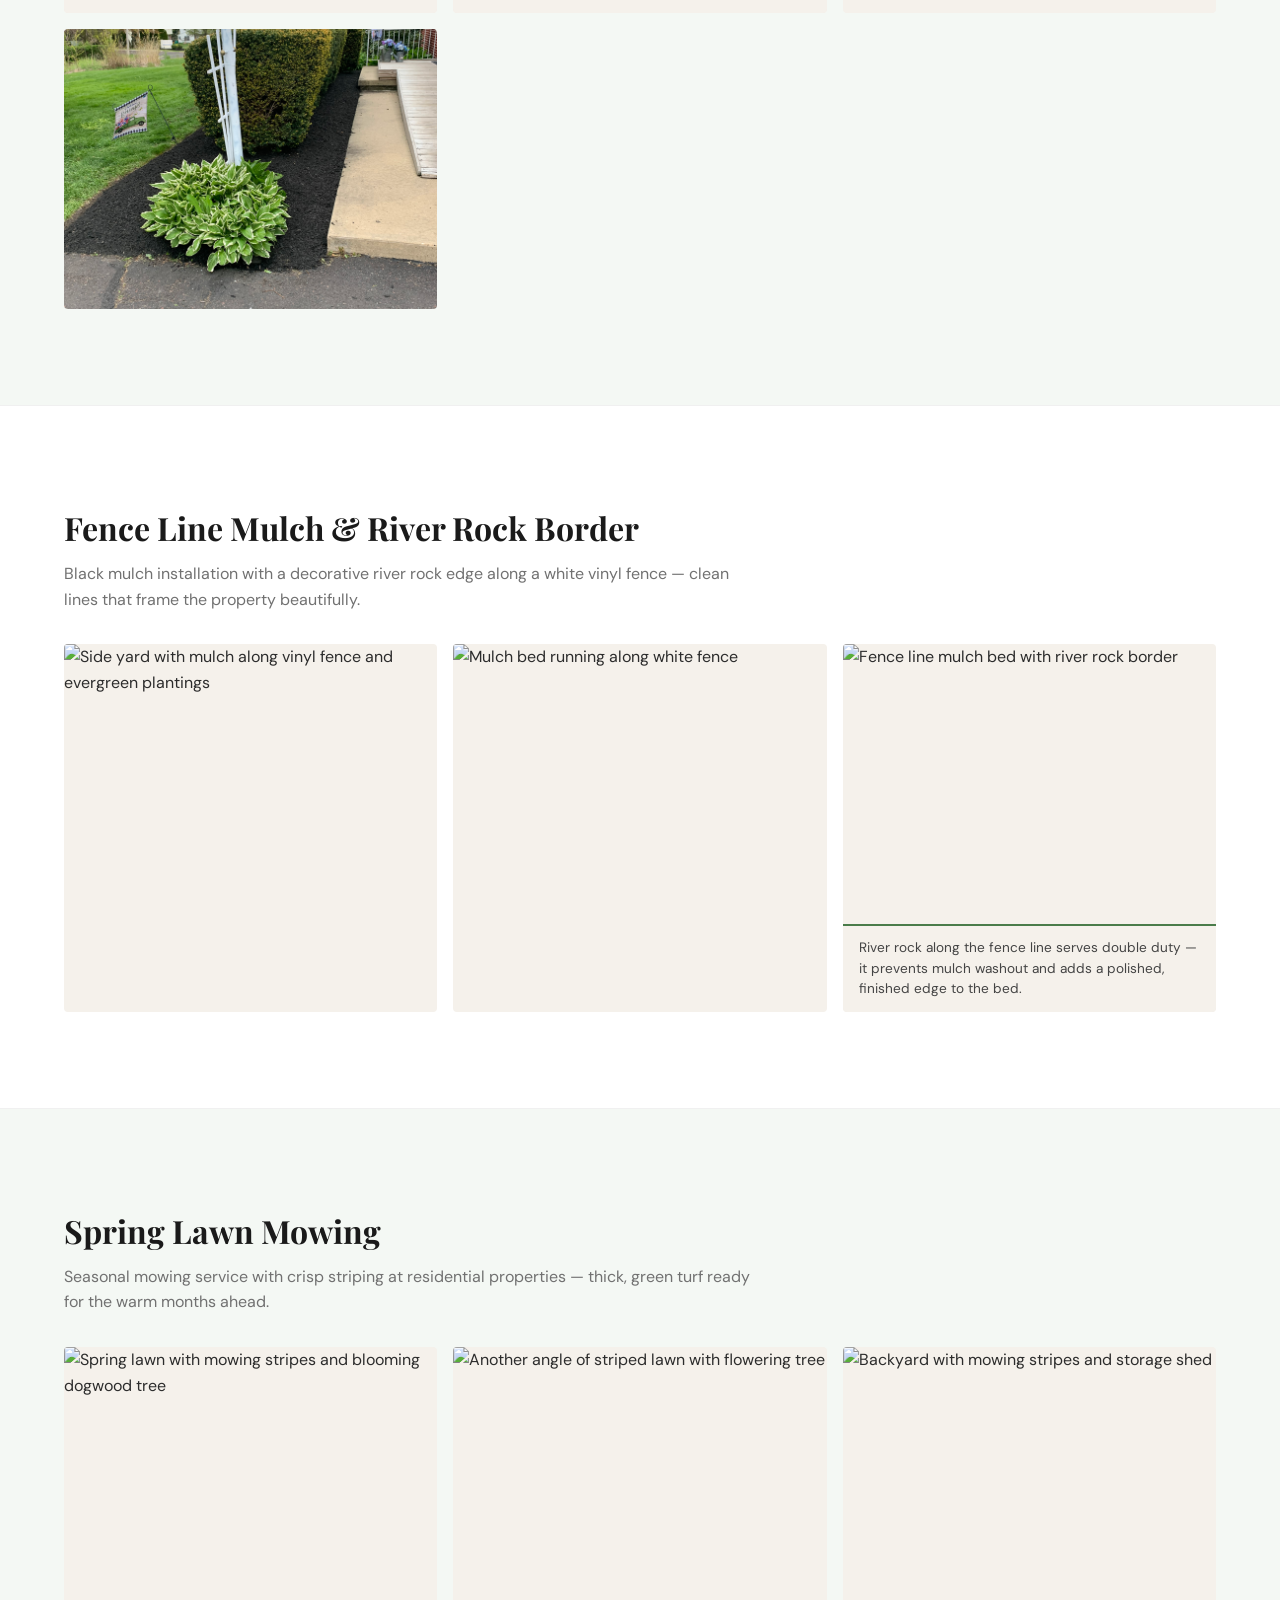
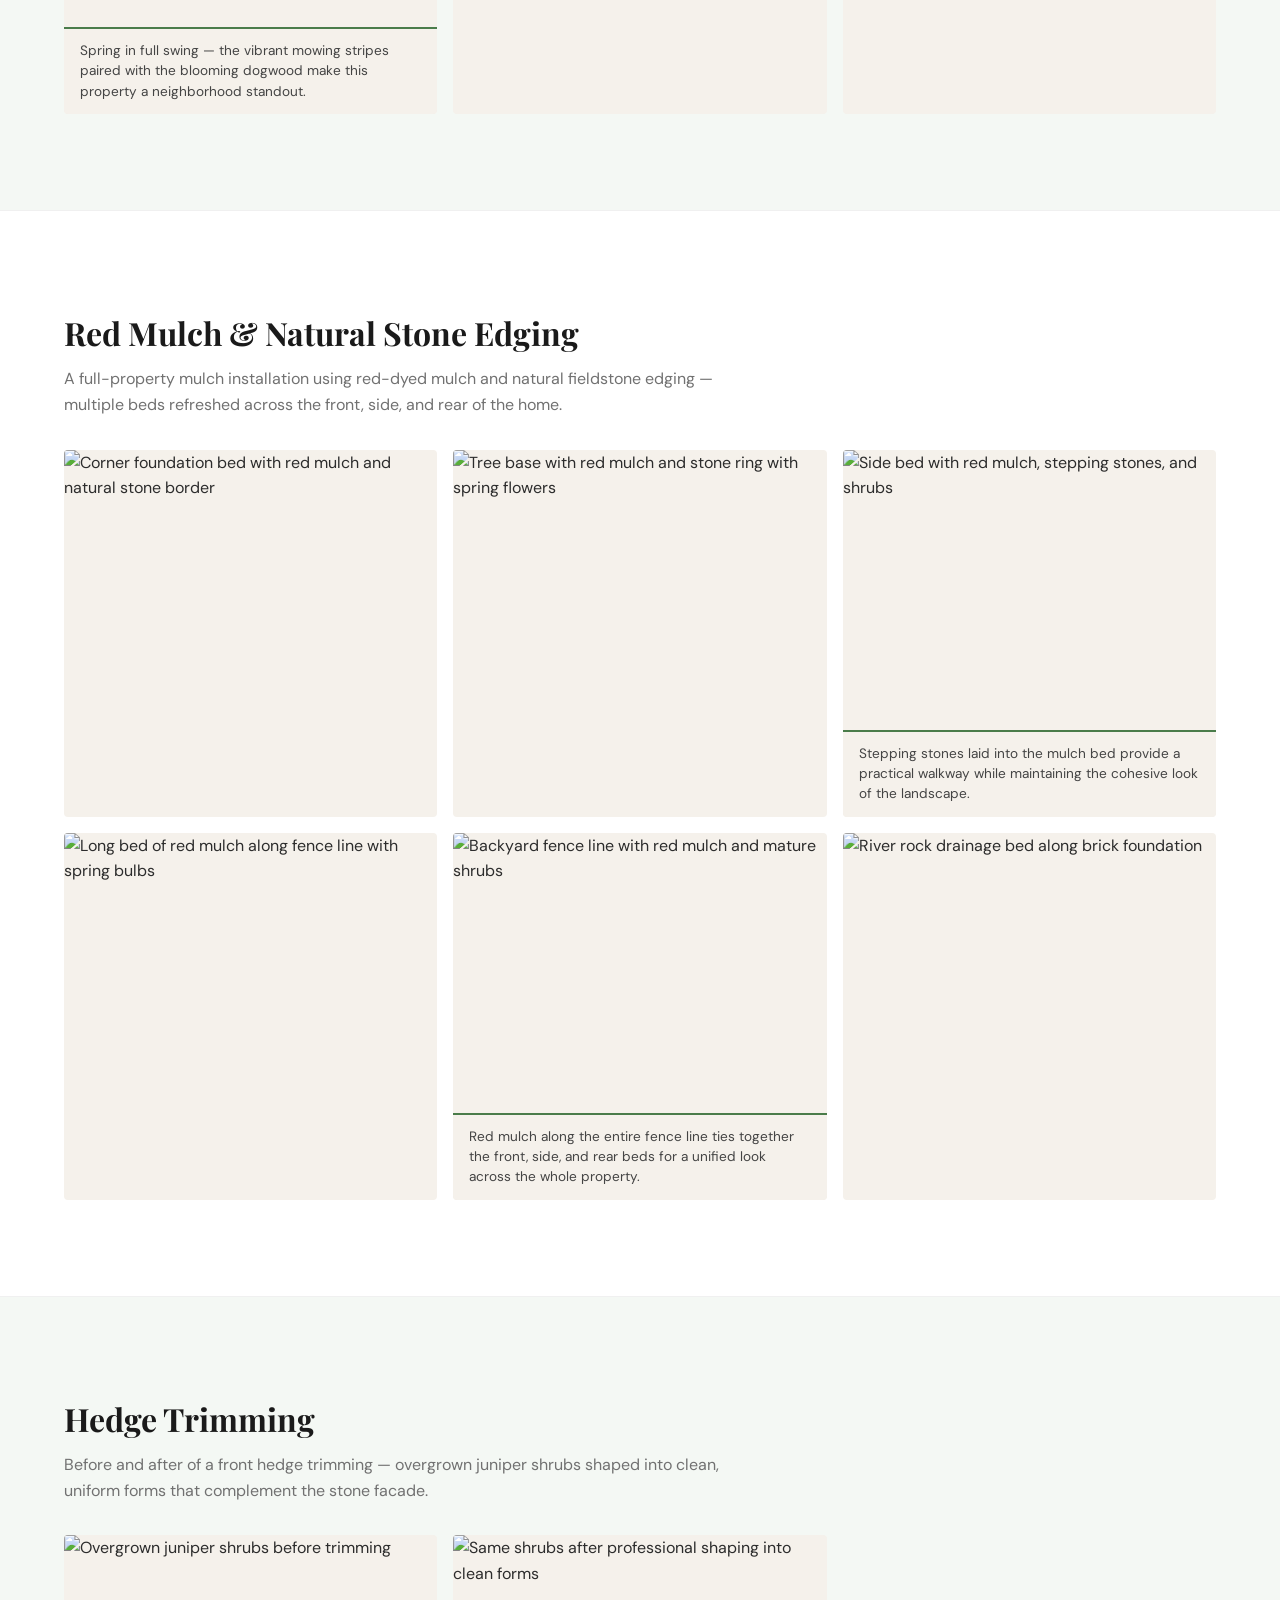
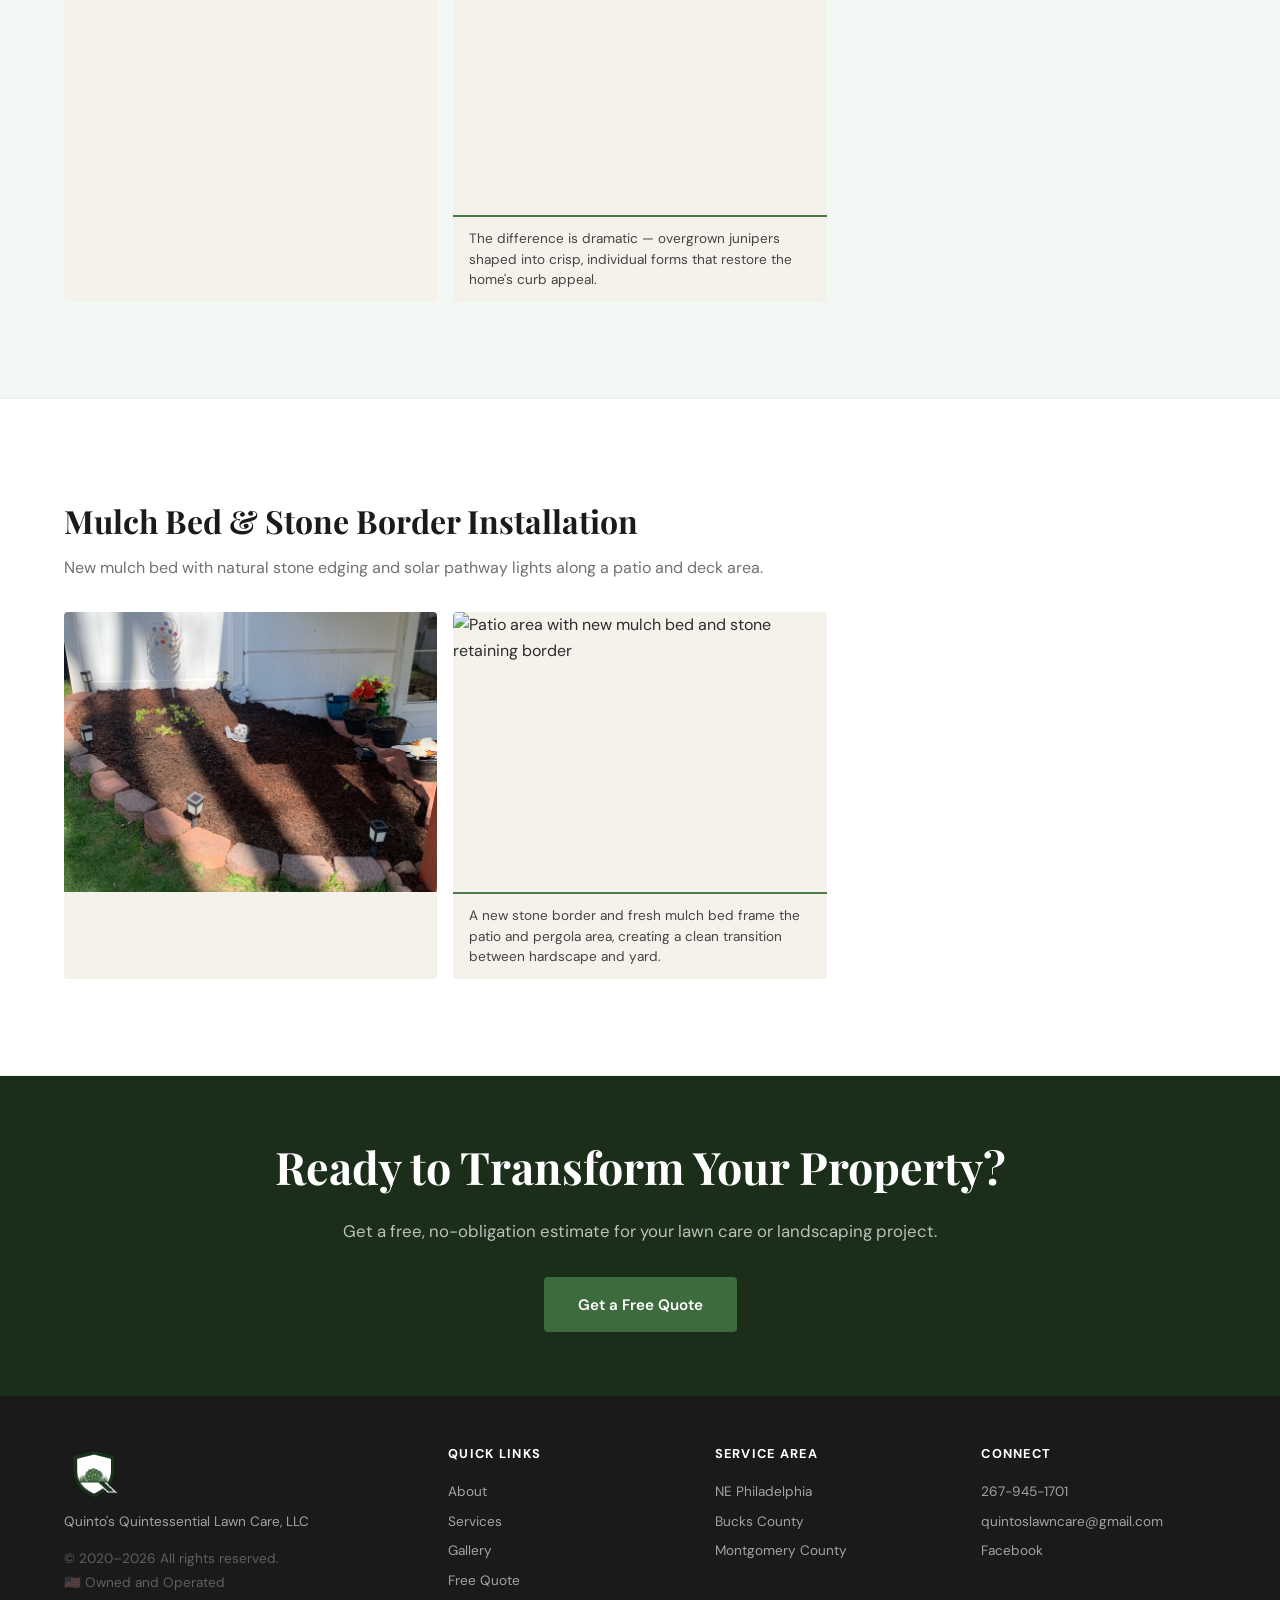
==== commit 56494b7a: "added US flag to header and footer" ====
--- a/gallery.html
+++ b/gallery.html
@@ -25,6 +25,7 @@
       <a href="index.html" class="nav__logo">
         <img src="images/logo/QQLC-Logo-Transparent.svg" alt="QQLC" class="nav__logo-img">
       </a>
+      <span class="nav__flag" aria-hidden="true">🇺🇸</span>
       <button class="nav__toggle" id="nav-toggle" aria-label="Toggle menu">
         <span></span>
         <span></span>
@@ -372,6 +373,7 @@
         <img src="images/logo/QQLC-Logo-Transparent.svg" alt="QQLC" class="footer__logo-img">
         <p>Quinto's Quintessential Lawn Care, LLC</p>
         <p class="footer__copy">&copy; 2020&ndash;2026 All rights reserved.</p>
+        <p class="footer__flag">🇺🇸 Owned and Operated</p>
       </div>
       <div class="footer__links">
         <h4>Quick Links</h4>
--- a/css/style.css
+++ b/css/style.css
@@ -156,12 +156,20 @@
   align-items: center;
   justify-content: space-between;
   height: 72px;
+  position: relative;
 }
 
 .nav__logo-img {
   height: 48px;
   width: auto;
   display: block;
+}
+
+.nav__flag {
+  font-size: 1.75rem;
+  position: absolute;
+  left: 50%;
+  transform: translateX(-50%);
 }
 
 .footer__logo-img {
@@ -643,6 +651,26 @@
   gap: 1rem;
 }
 
+.form__success {
+  font-size: 1.2rem;
+  color: var(--green-400);
+  background: rgba(76, 175, 80, 0.1);
+  border: 1px solid rgba(76, 175, 80, 0.3);
+  border-radius: var(--radius);
+  text-align: center;
+  padding: 3rem 1rem;
+}
+
+.form__error {
+  font-size: 0.95rem;
+  color: #ff6b6b;
+  background: rgba(255, 107, 107, 0.1);
+  border: 1px solid rgba(255, 107, 107, 0.3);
+  border-radius: var(--radius);
+  padding: 0.75rem 1rem;
+  text-align: center;
+}
+
 .form__row {
   display: grid;
   grid-template-columns: 1fr 1fr;
@@ -730,6 +758,12 @@
 
 .footer__copy {
   margin-top: 1rem;
+  font-size: 0.8rem;
+  opacity: 0.5;
+}
+
+.footer__flag {
+  margin-top: 0.25rem;
   font-size: 0.8rem;
   opacity: 0.5;
 }
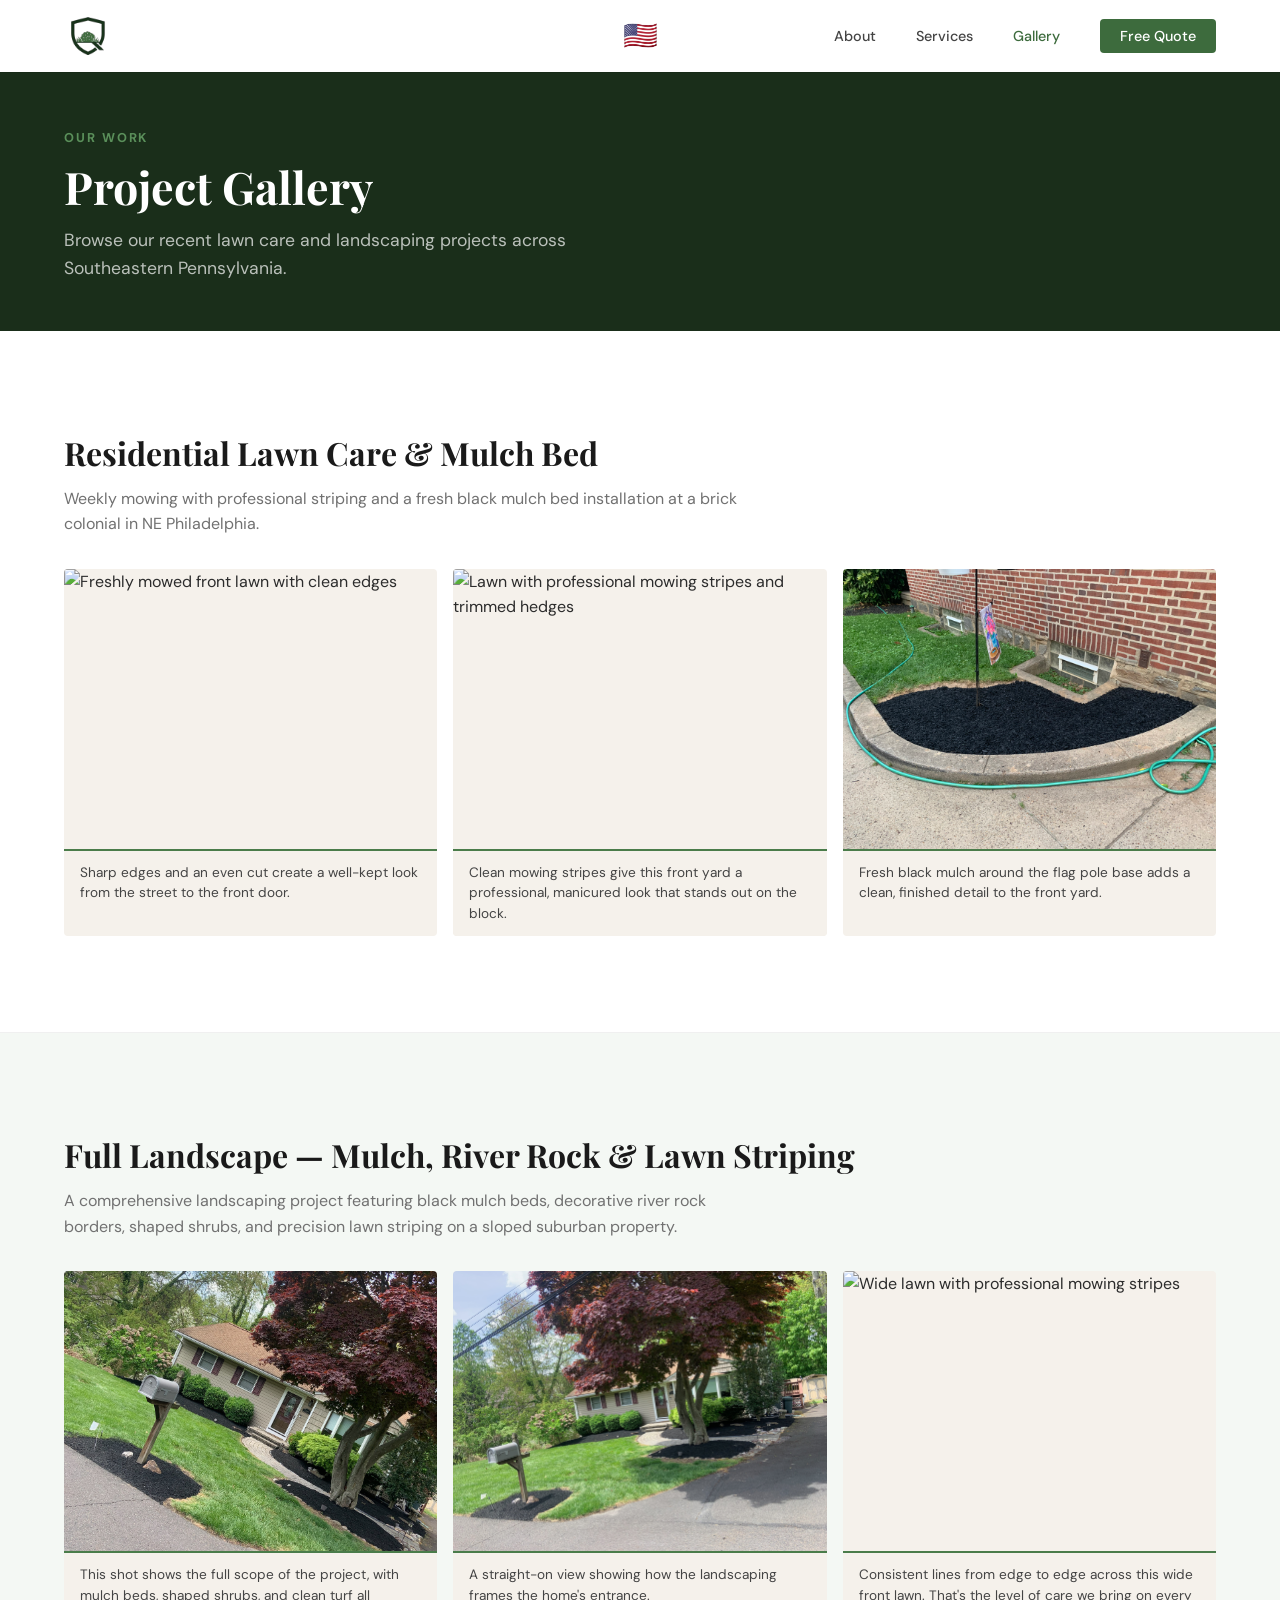
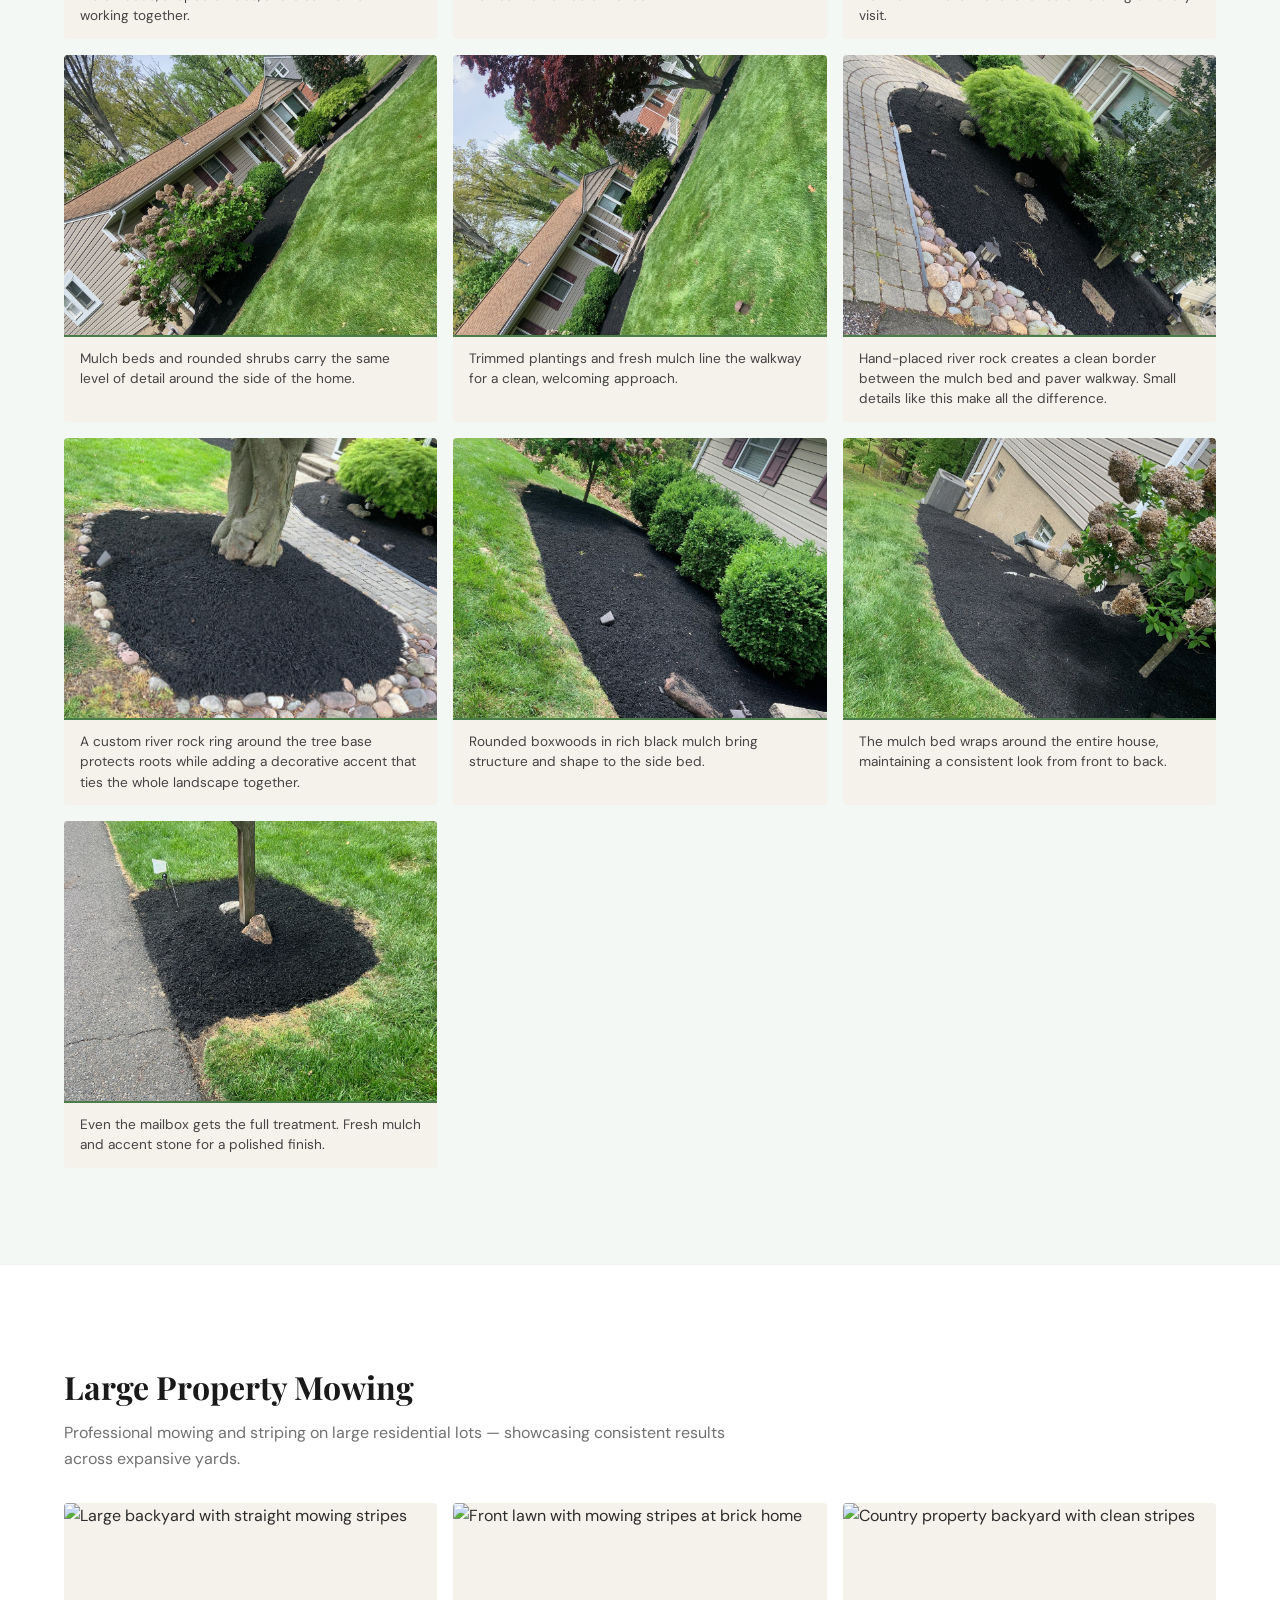
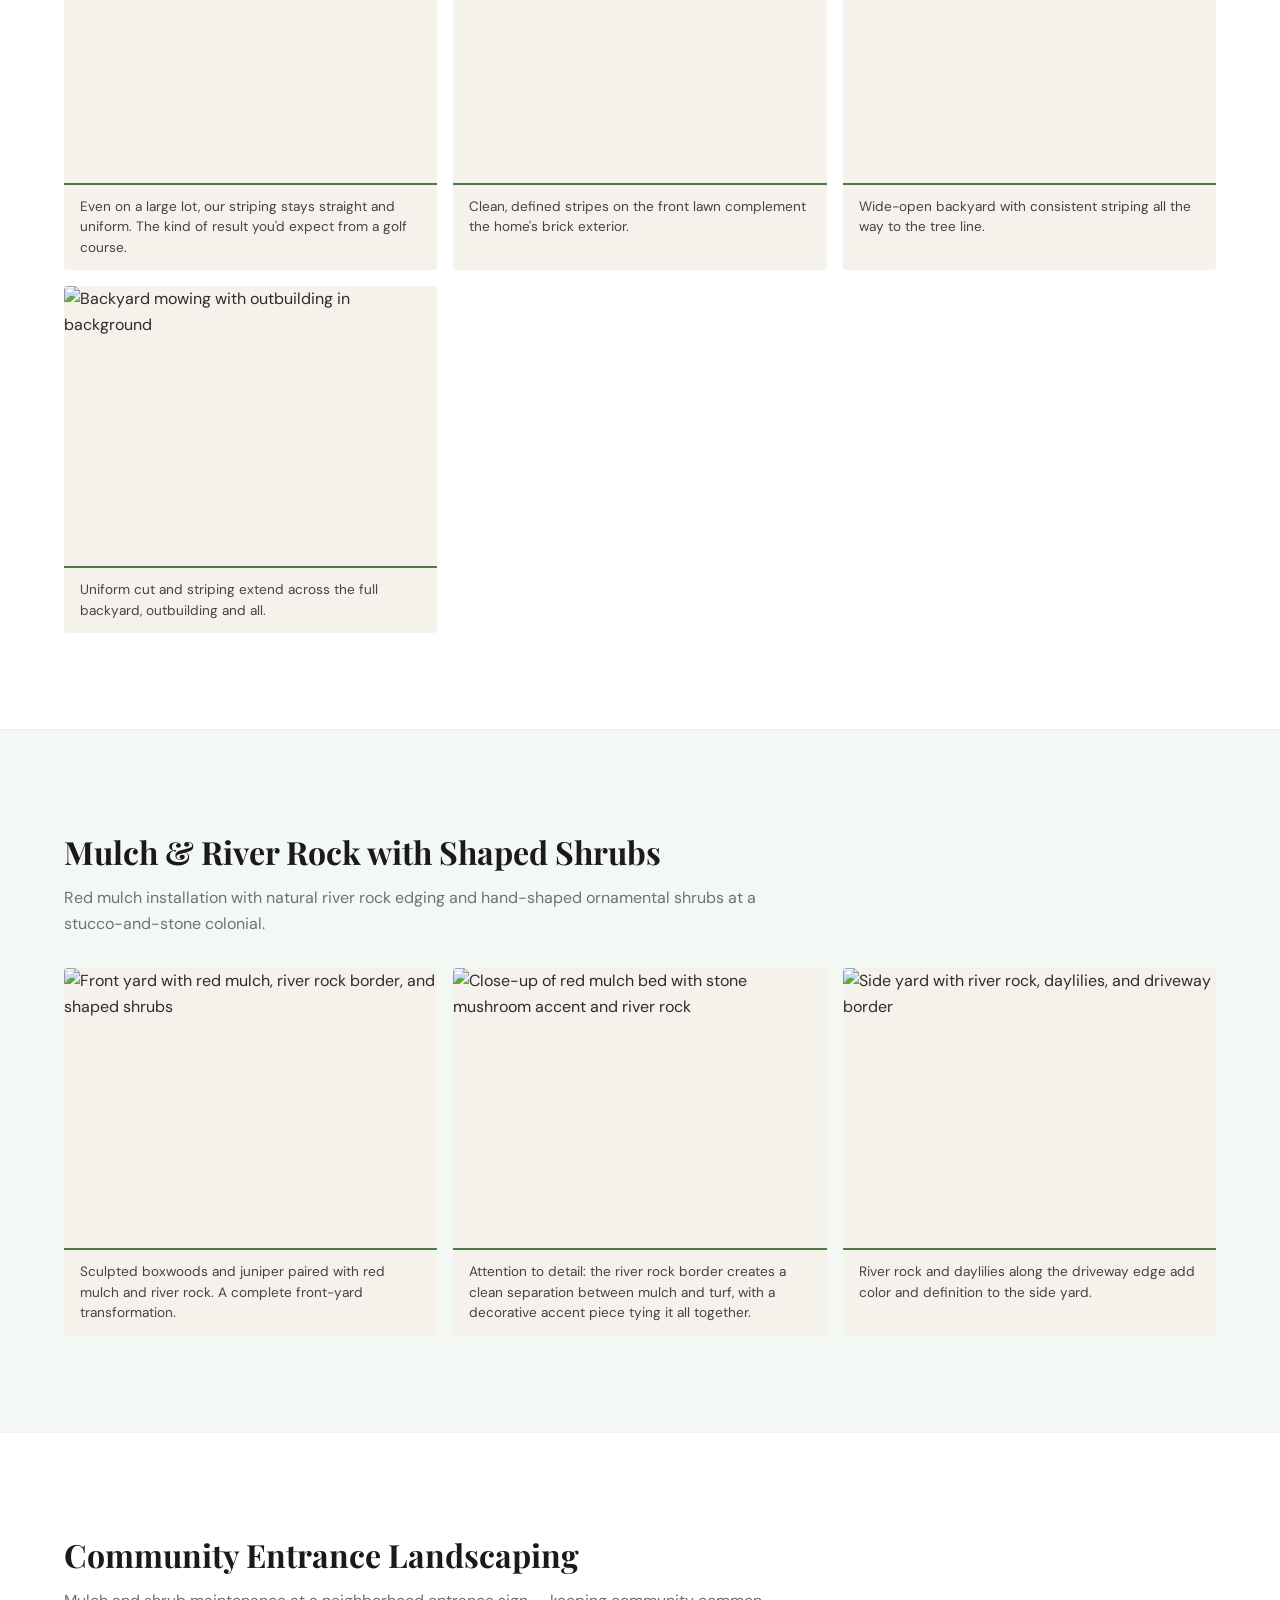
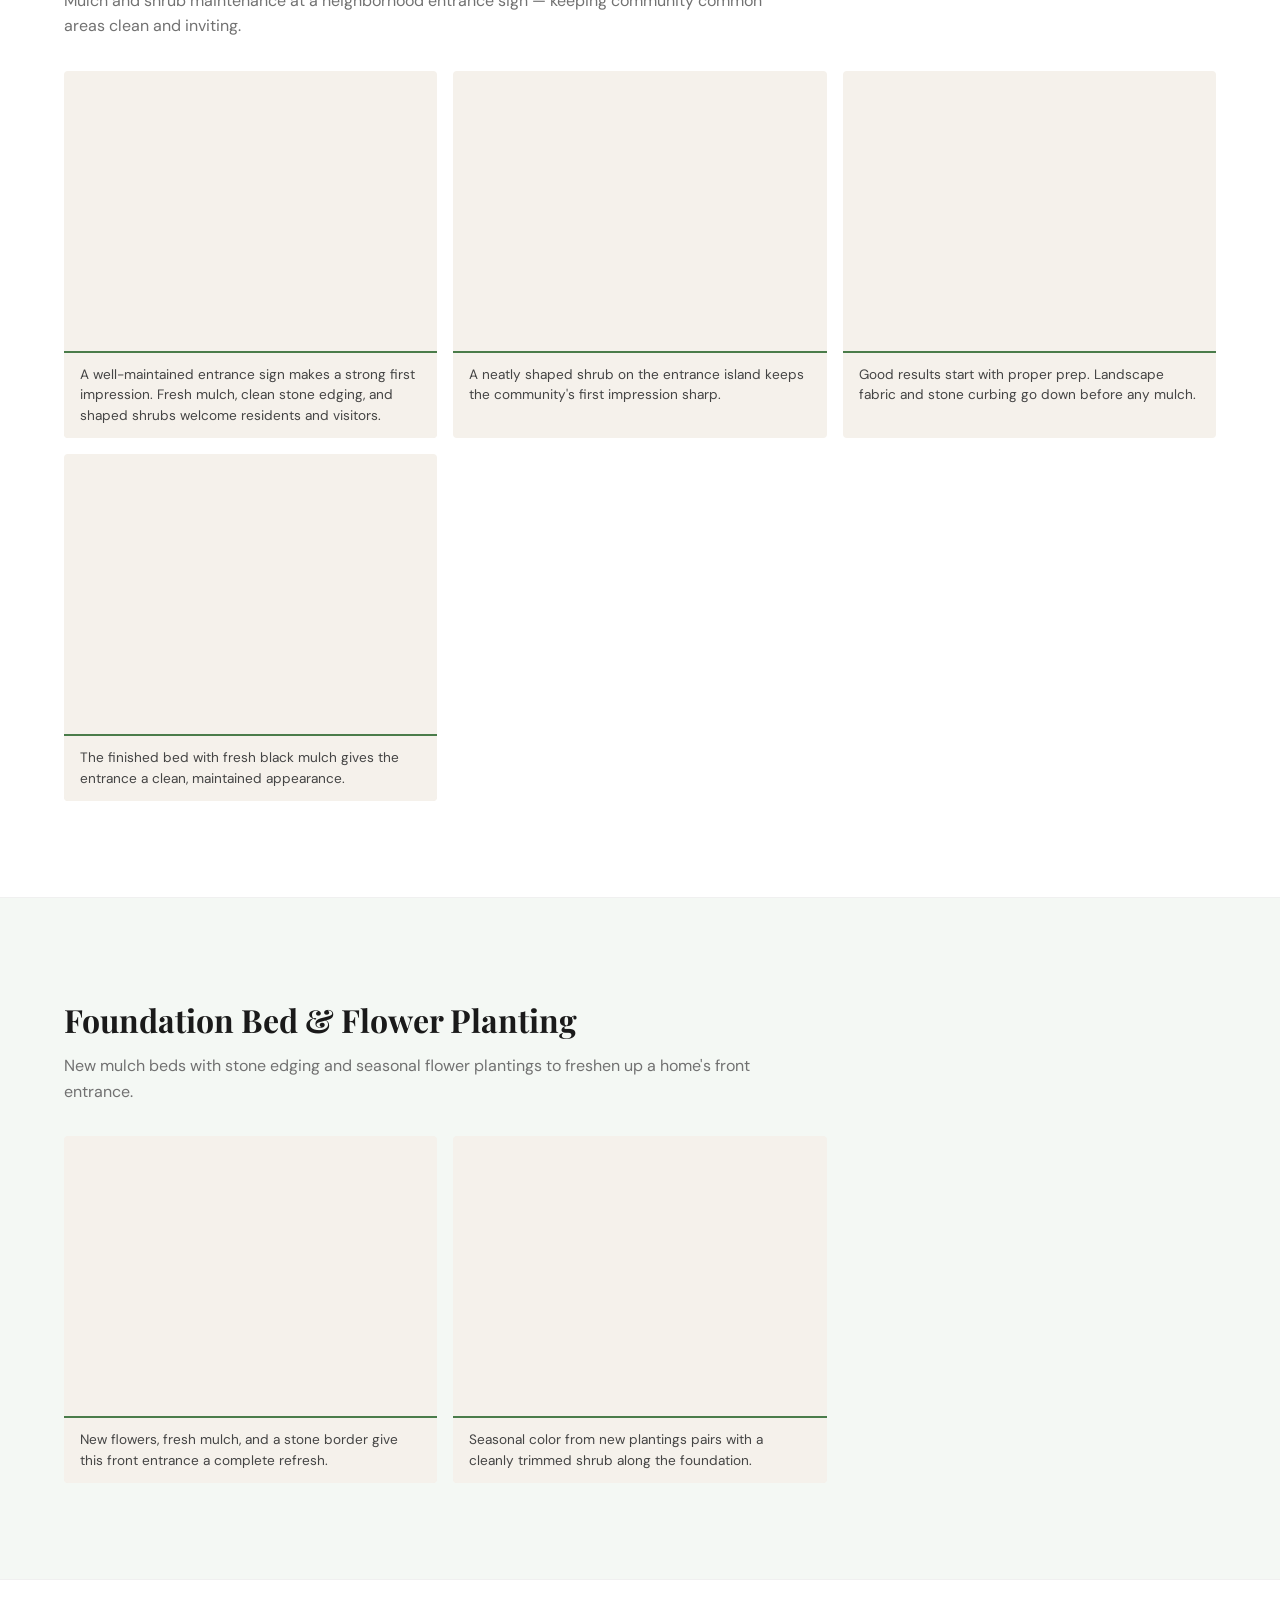
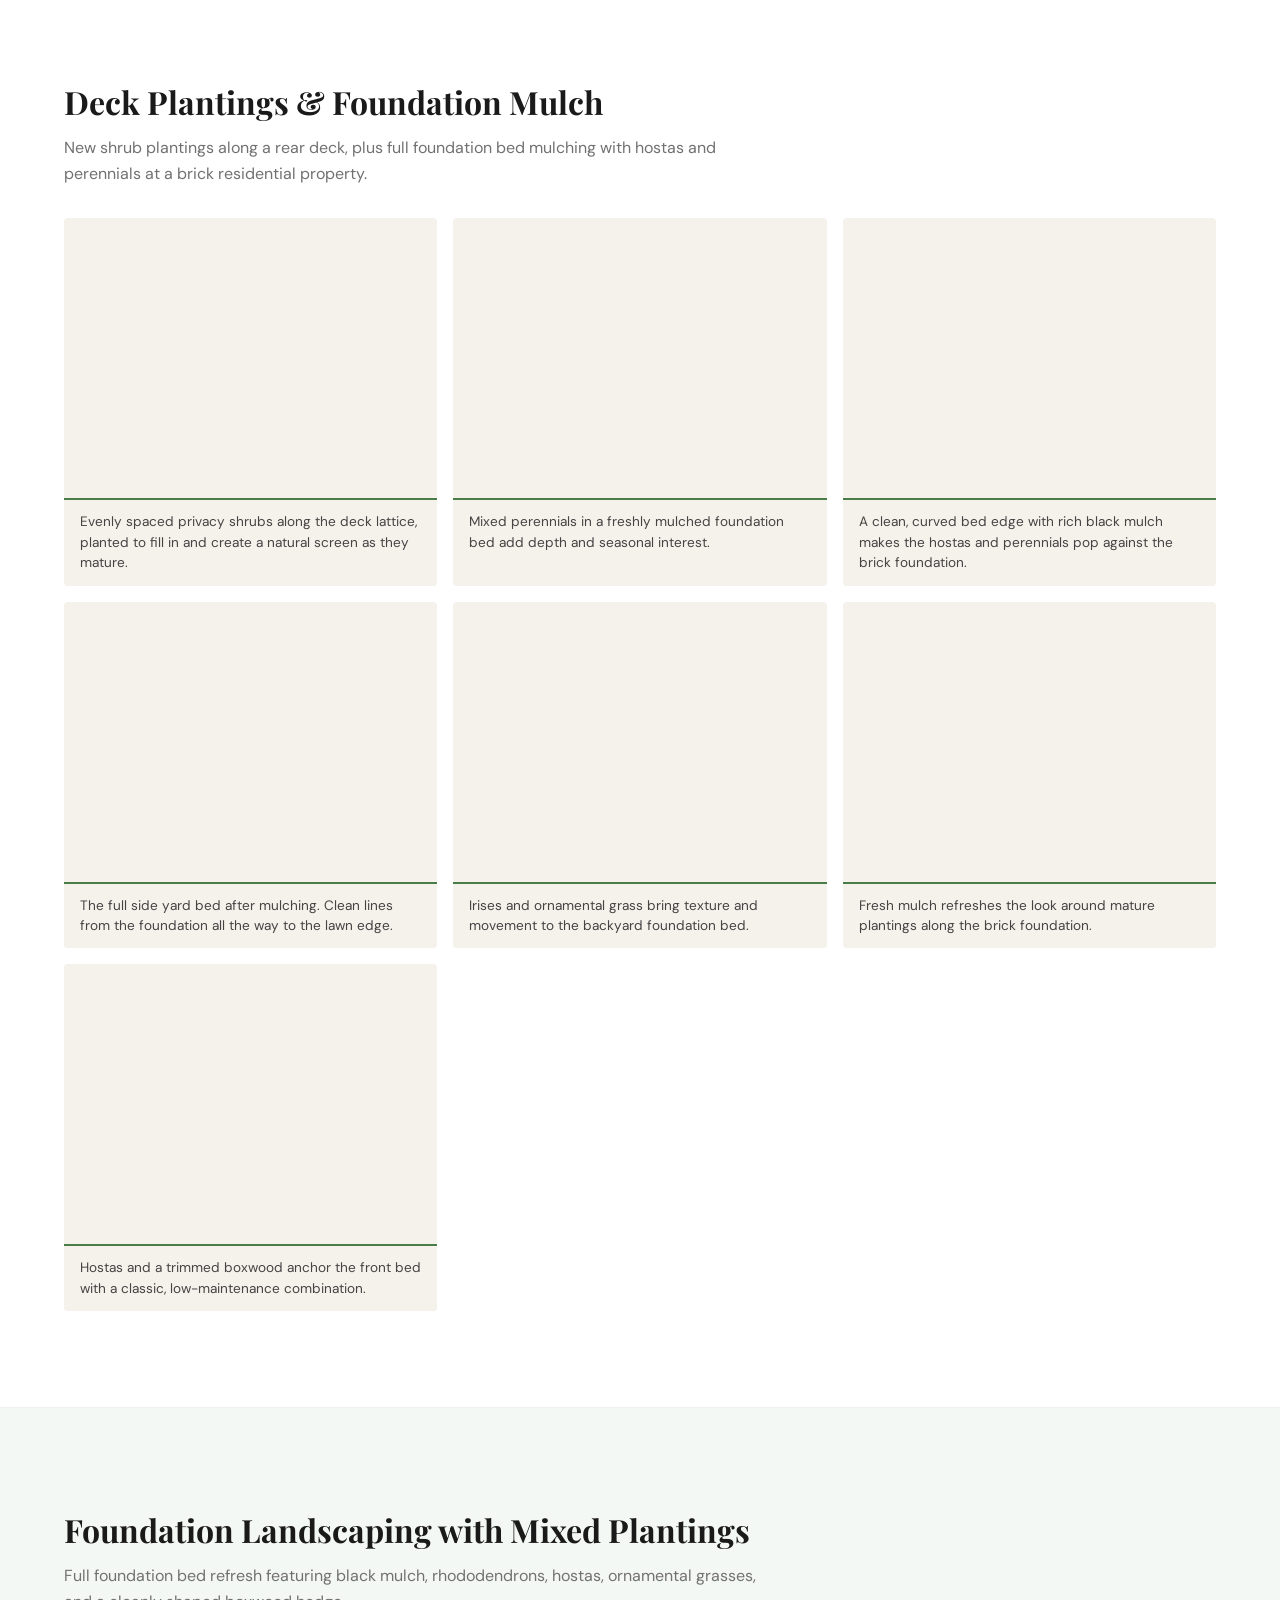
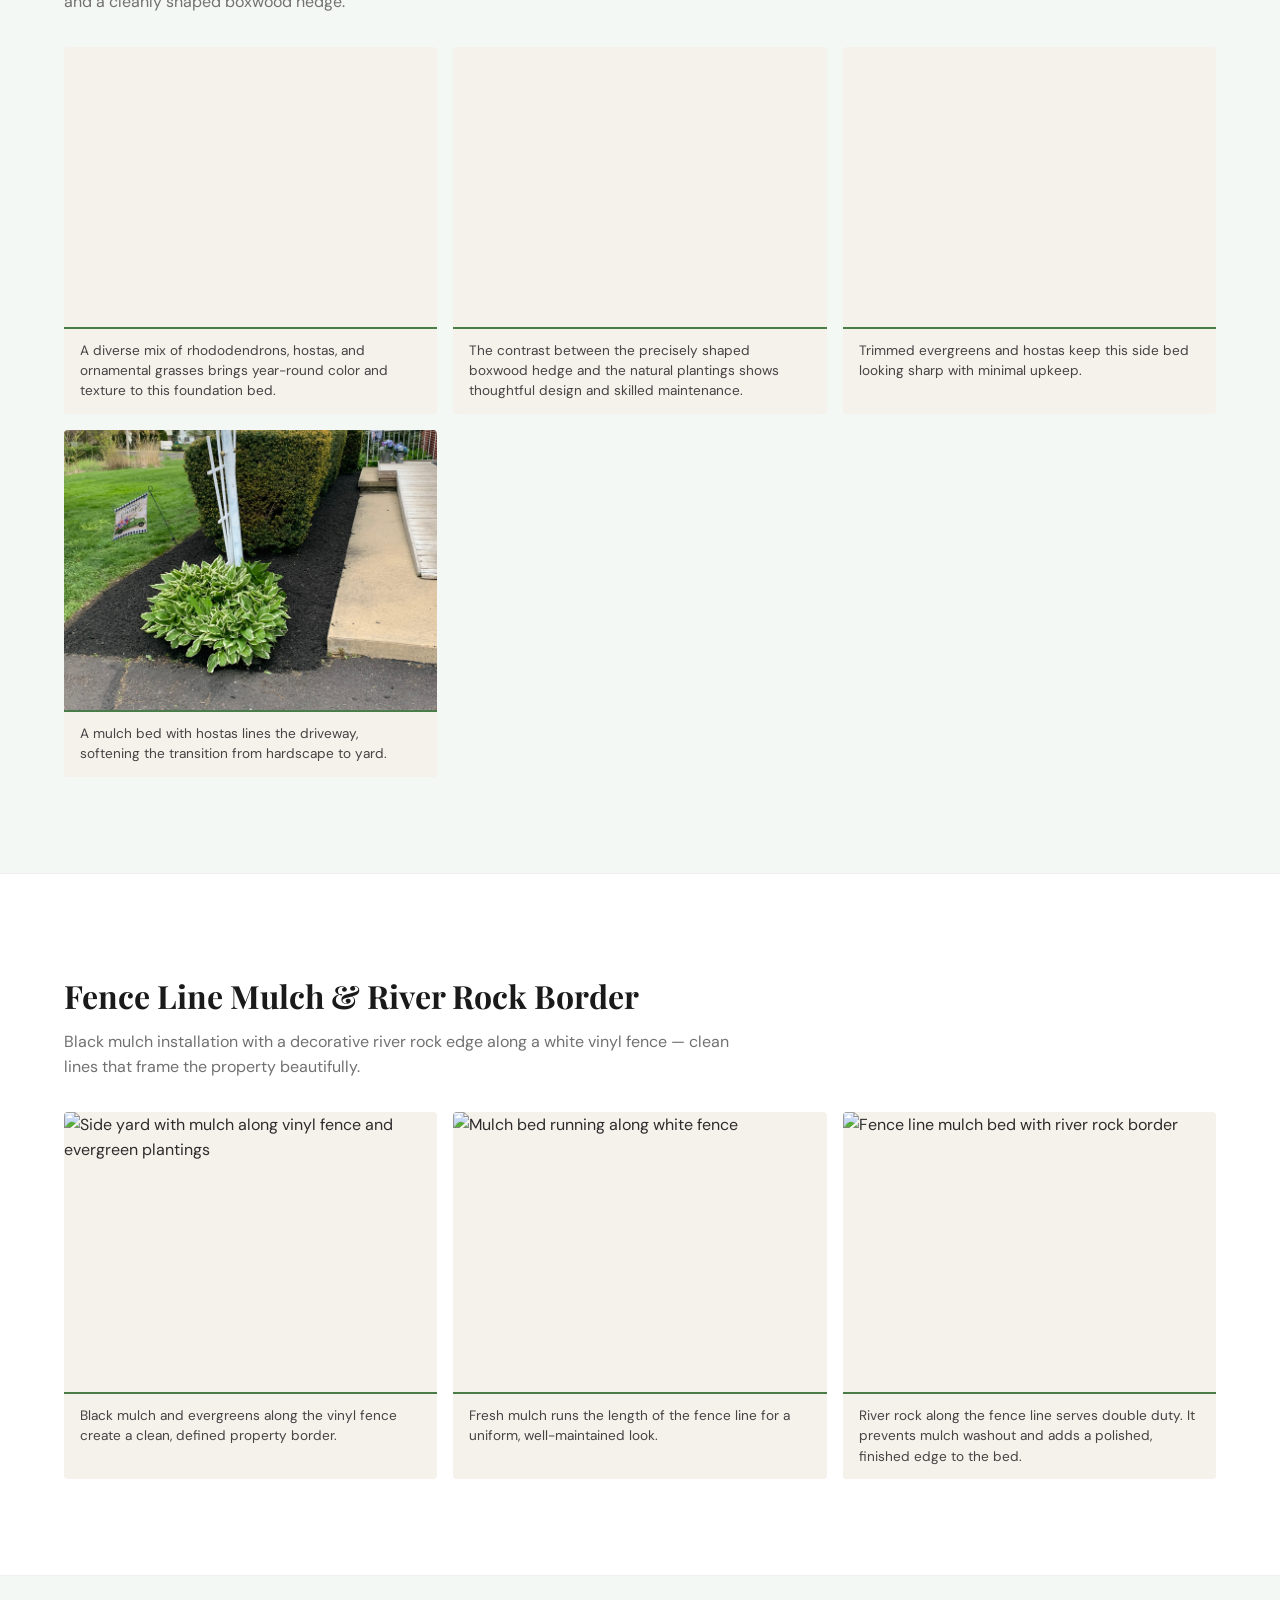
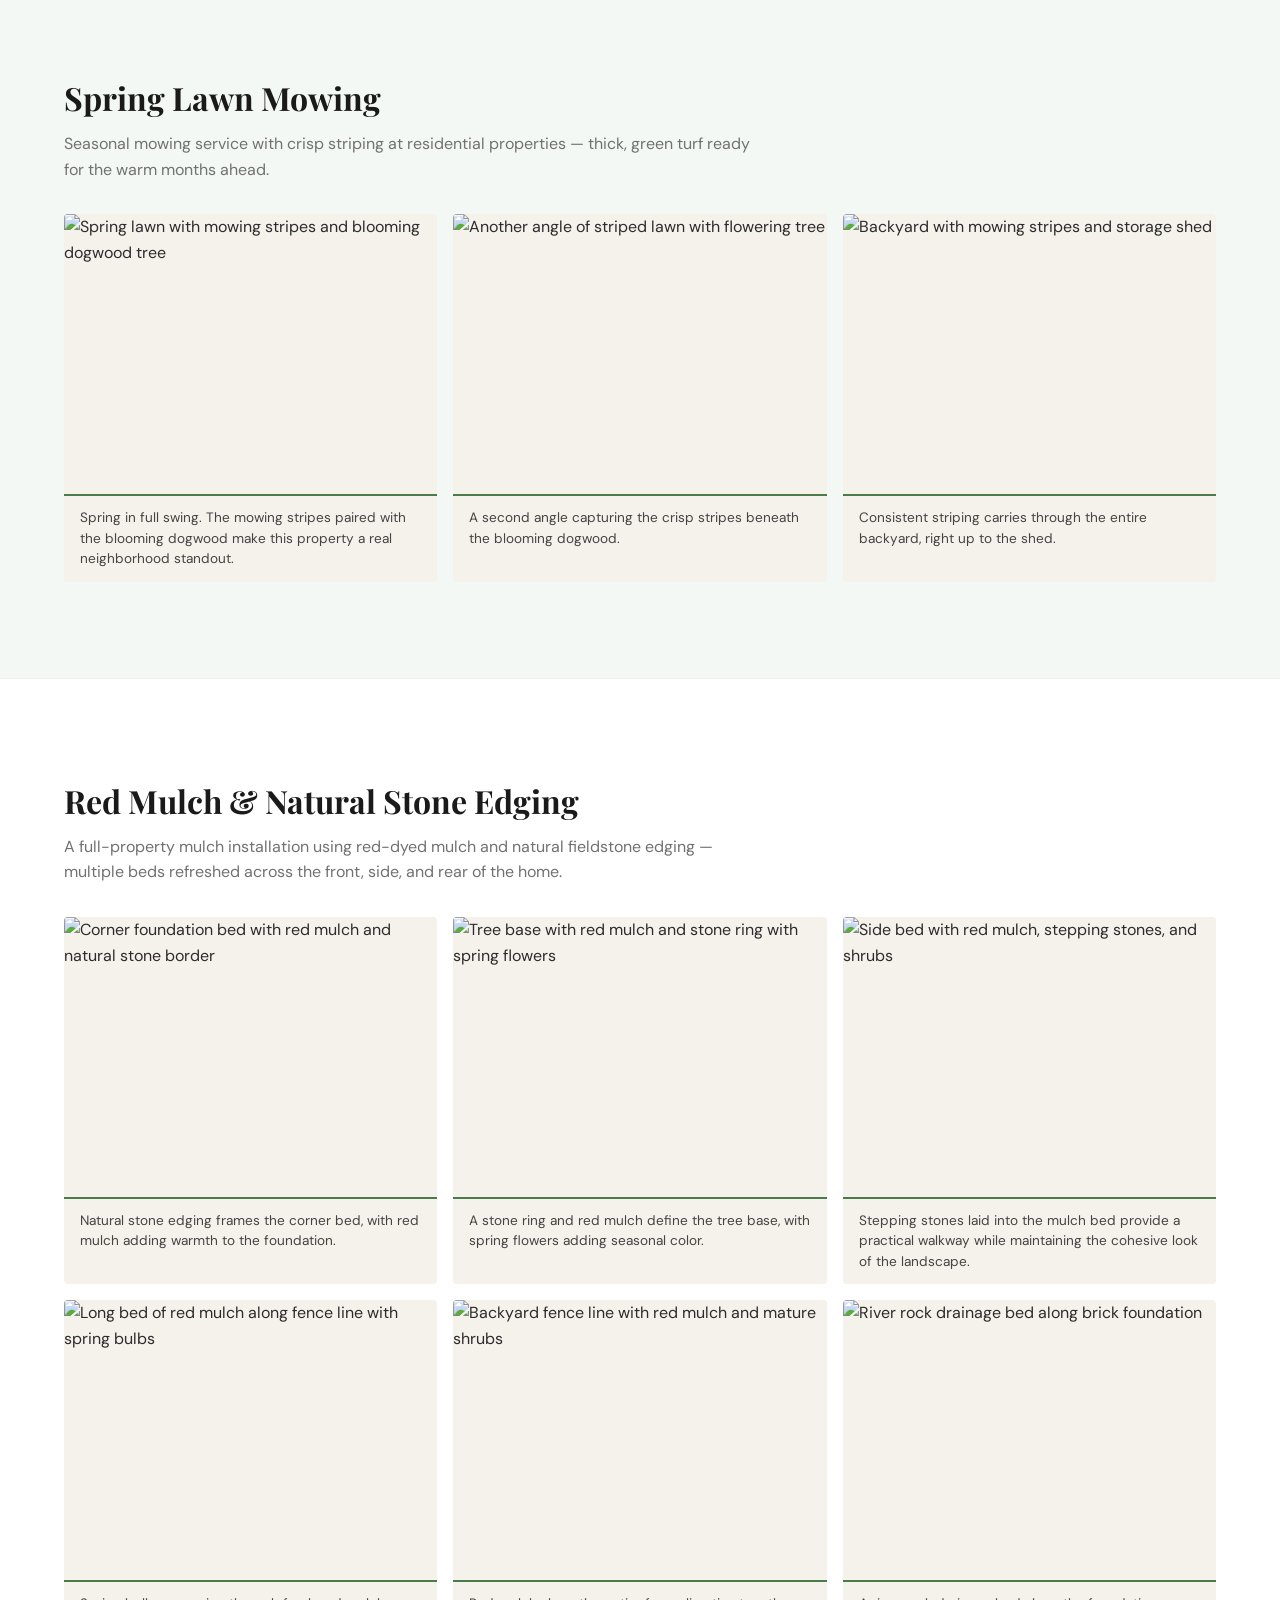
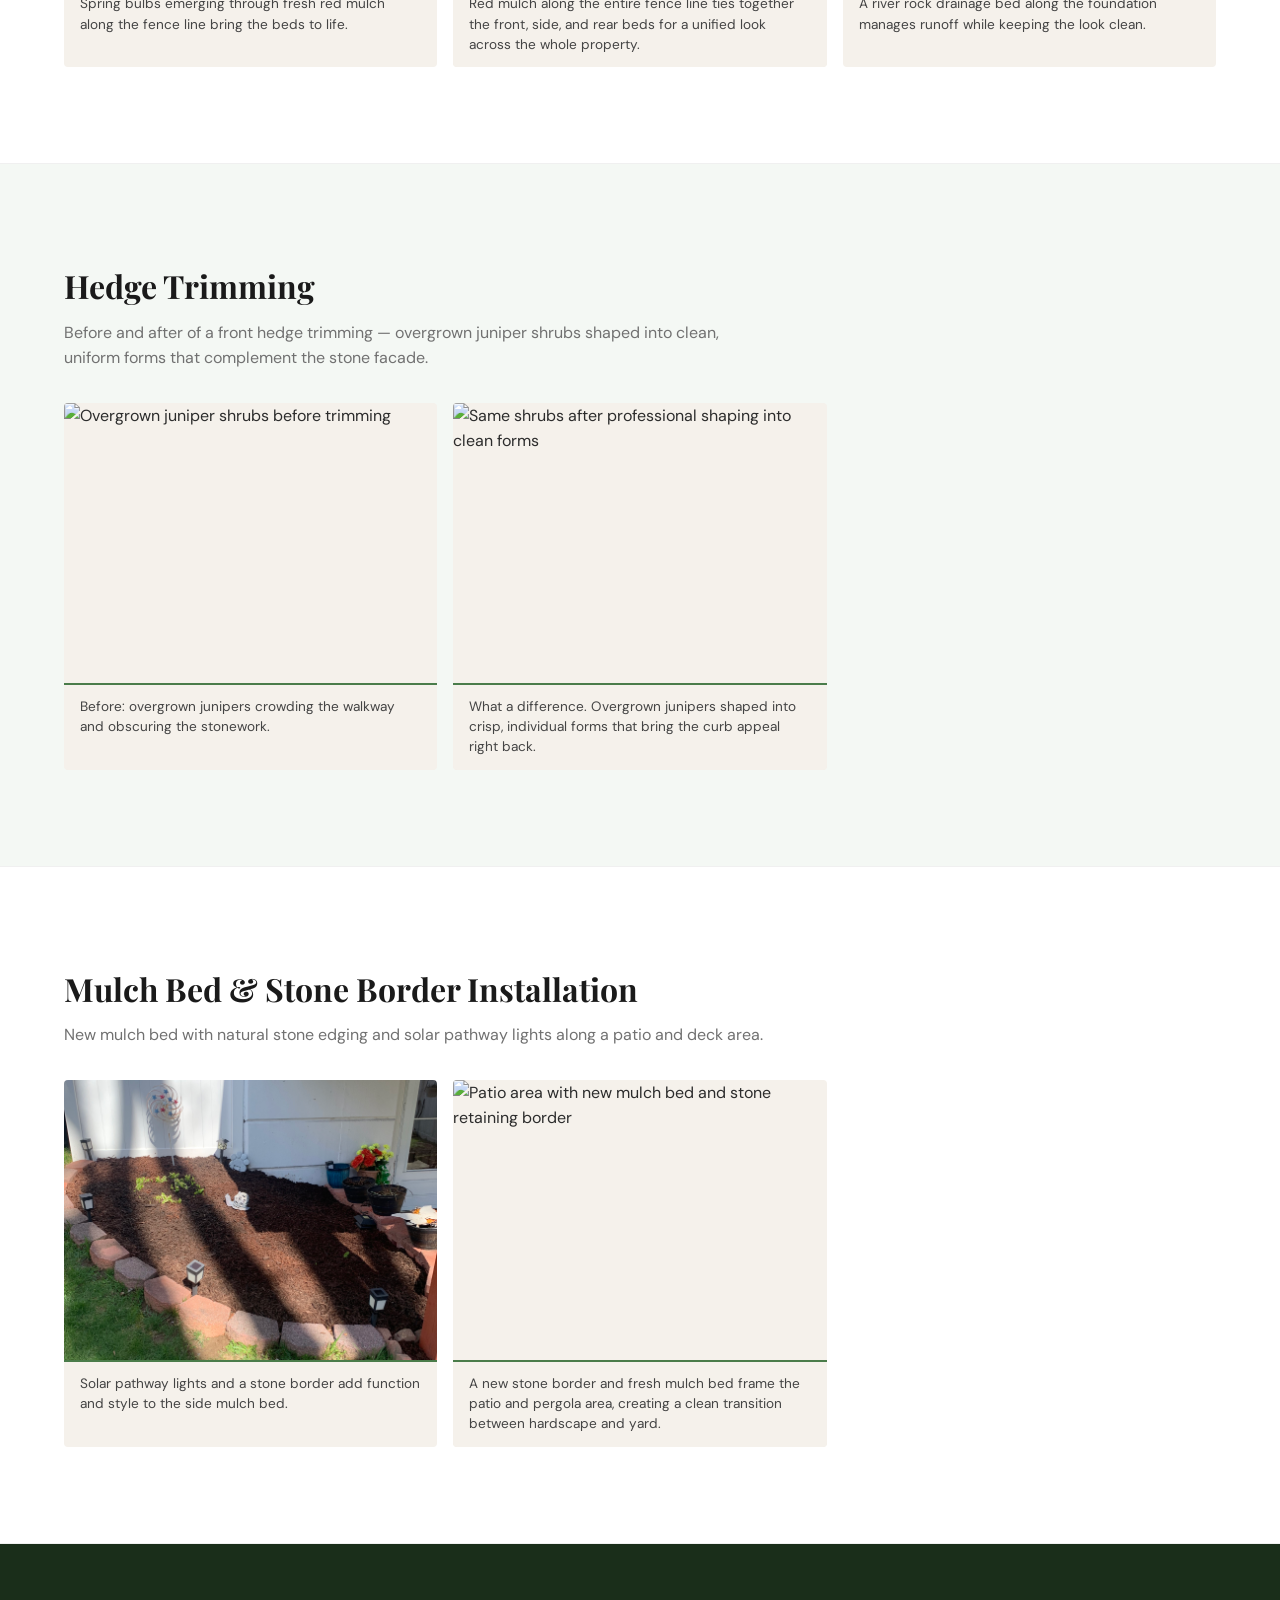
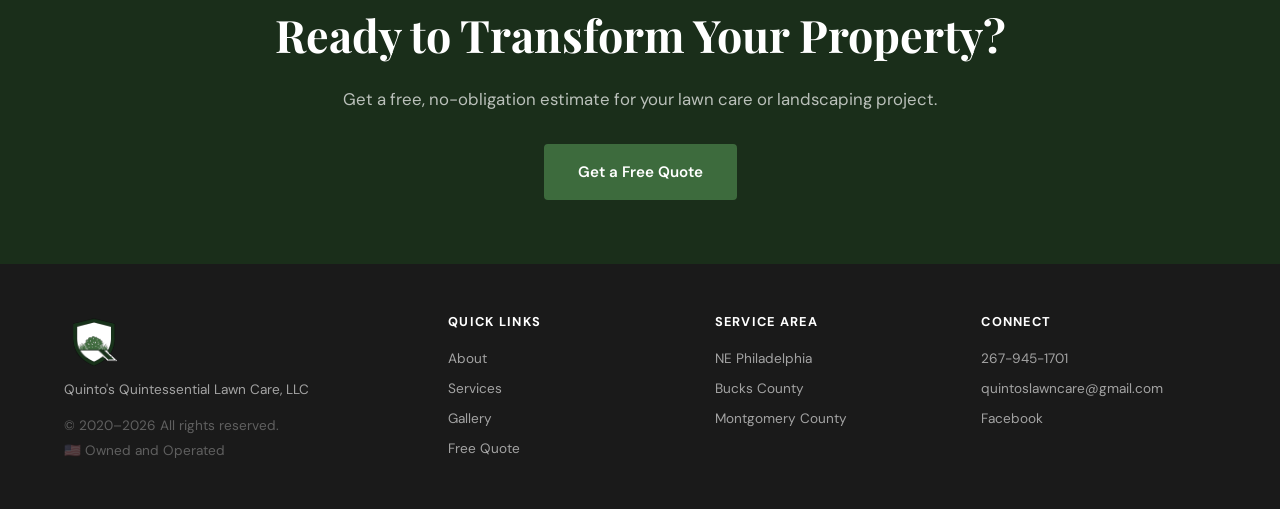
==== commit deeed487: "updated gallary so all photos have captions" ====
--- a/gallery.html
+++ b/gallery.html
@@ -58,6 +58,7 @@
       <div class="gallery-page__grid">
         <div class="gallery-page__item">
           <img src="images/01/pic-01-01.jpeg" alt="Freshly mowed front lawn with clean edges" loading="lazy">
+          <p class="gallery-page__caption">Sharp edges and an even cut create a well-kept look from the street to the front door.</p>
         </div>
         <div class="gallery-page__item gallery-page__item--featured">
           <img src="images/01/pic-01-02.jpeg" alt="Lawn with professional mowing stripes and trimmed hedges" loading="lazy">
@@ -65,6 +66,7 @@
         </div>
         <div class="gallery-page__item">
           <img src="images/01/pic-01-03.jpeg" alt="Fresh black mulch bed around flag pole base" loading="lazy">
+          <p class="gallery-page__caption">Fresh black mulch around the flag pole base adds a clean, finished detail to the front yard.</p>
         </div>
       </div>
     </div>
@@ -78,23 +80,27 @@
       <div class="gallery-page__grid">
         <div class="gallery-page__item">
           <img src="images/02/pic-02-01.jpeg" alt="Full property view with mulch beds and shaped shrubs" loading="lazy">
+          <p class="gallery-page__caption">This shot shows the full scope of the project, with mulch beds, shaped shrubs, and clean turf all working together.</p>
         </div>
         <div class="gallery-page__item">
           <img src="images/02/pic-02-02.JPG" alt="Front view of property with landscaping" loading="lazy">
+          <p class="gallery-page__caption">A straight-on view showing how the landscaping frames the home's entrance.</p>
         </div>
         <div class="gallery-page__item gallery-page__item--featured">
           <img src="images/02/pic-02-03.jpeg" alt="Wide lawn with professional mowing stripes" loading="lazy">
-          <p class="gallery-page__caption">Precision striping across a wide front lawn — consistent lines from edge to edge show the level of care on every visit.</p>
+          <p class="gallery-page__caption">Consistent lines from edge to edge across this wide front lawn. That's the level of care we bring on every visit.</p>
         </div>
         <div class="gallery-page__item">
           <img src="images/02/pic-02-04.JPG" alt="Side angle of mulch beds and shrubs" loading="lazy">
+          <p class="gallery-page__caption">Mulch beds and rounded shrubs carry the same level of detail around the side of the home.</p>
         </div>
         <div class="gallery-page__item">
           <img src="images/02/pic-02-05.JPG" alt="Walkway with mulch and trimmed plantings" loading="lazy">
+          <p class="gallery-page__caption">Trimmed plantings and fresh mulch line the walkway for a clean, welcoming approach.</p>
         </div>
         <div class="gallery-page__item gallery-page__item--featured">
           <img src="images/02/pic-02-06.jpeg" alt="Mulch bed with river rock border along walkway" loading="lazy">
-          <p class="gallery-page__caption">Hand-placed river rock creates a clean, natural border between the mulch bed and paver walkway — a detail that elevates the entire front entrance.</p>
+          <p class="gallery-page__caption">Hand-placed river rock creates a clean border between the mulch bed and paver walkway. Small details like this make all the difference.</p>
         </div>
         <div class="gallery-page__item gallery-page__item--featured">
           <img src="images/02/pic-02-07.jpeg" alt="Tree base with fresh mulch and river rock ring" loading="lazy">
@@ -102,12 +108,15 @@
         </div>
         <div class="gallery-page__item">
           <img src="images/02/pic-02-08.jpeg" alt="Side bed with black mulch and rounded boxwoods" loading="lazy">
+          <p class="gallery-page__caption">Rounded boxwoods in rich black mulch bring structure and shape to the side bed.</p>
         </div>
         <div class="gallery-page__item">
           <img src="images/02/pic-02-09.jpeg" alt="Side yard mulch bed wrapping around house" loading="lazy">
+          <p class="gallery-page__caption">The mulch bed wraps around the entire house, maintaining a consistent look from front to back.</p>
         </div>
         <div class="gallery-page__item">
           <img src="images/02/pic-02-10.jpeg" alt="Mailbox base with fresh mulch and accent stone" loading="lazy">
+          <p class="gallery-page__caption">Even the mailbox gets the full treatment. Fresh mulch and accent stone for a polished finish.</p>
         </div>
       </div>
     </div>
@@ -121,16 +130,19 @@
       <div class="gallery-page__grid">
         <div class="gallery-page__item gallery-page__item--featured">
           <img src="images/03/pic-03-01.jpeg" alt="Large backyard with straight mowing stripes" loading="lazy">
-          <p class="gallery-page__caption">Even on a large-scale lot, our striping stays straight and uniform — the kind of result you'd expect from a golf course.</p>
+          <p class="gallery-page__caption">Even on a large lot, our striping stays straight and uniform. The kind of result you'd expect from a golf course.</p>
         </div>
         <div class="gallery-page__item">
           <img src="images/03/pic-03-02.jpeg" alt="Front lawn with mowing stripes at brick home" loading="lazy">
+          <p class="gallery-page__caption">Clean, defined stripes on the front lawn complement the home's brick exterior.</p>
         </div>
         <div class="gallery-page__item">
           <img src="images/03/pic-03-03.jpeg" alt="Country property backyard with clean stripes" loading="lazy">
+          <p class="gallery-page__caption">Wide-open backyard with consistent striping all the way to the tree line.</p>
         </div>
         <div class="gallery-page__item">
           <img src="images/03/pic-03-04.jpeg" alt="Backyard mowing with outbuilding in background" loading="lazy">
+          <p class="gallery-page__caption">Uniform cut and striping extend across the full backyard, outbuilding and all.</p>
         </div>
       </div>
     </div>
@@ -144,7 +156,7 @@
       <div class="gallery-page__grid">
         <div class="gallery-page__item gallery-page__item--featured">
           <img src="images/04/pic-04-01.jpeg" alt="Front yard with red mulch, river rock border, and shaped shrubs" loading="lazy">
-          <p class="gallery-page__caption">Sculpted boxwoods and juniper paired with red mulch and river rock — a complete front-yard transformation that boosts curb appeal instantly.</p>
+          <p class="gallery-page__caption">Sculpted boxwoods and juniper paired with red mulch and river rock. A complete front-yard transformation.</p>
         </div>
         <div class="gallery-page__item gallery-page__item--featured">
           <img src="images/04/pic-04-02.jpeg" alt="Close-up of red mulch bed with stone mushroom accent and river rock" loading="lazy">
@@ -152,6 +164,7 @@
         </div>
         <div class="gallery-page__item">
           <img src="images/04/pic-04-03.jpeg" alt="Side yard with river rock, daylilies, and driveway border" loading="lazy">
+          <p class="gallery-page__caption">River rock and daylilies along the driveway edge add color and definition to the side yard.</p>
         </div>
       </div>
     </div>
@@ -165,16 +178,19 @@
       <div class="gallery-page__grid">
         <div class="gallery-page__item gallery-page__item--featured">
           <img src="images/05/pic-05-01.jpg" alt="Fox Run community entrance sign with fresh mulch and stone border" loading="lazy">
-          <p class="gallery-page__caption">A well-maintained entrance sign makes a strong first impression — fresh mulch, clean stone edging, and shaped shrubs welcome residents and visitors alike.</p>
+          <p class="gallery-page__caption">A well-maintained entrance sign makes a strong first impression. Fresh mulch, clean stone edging, and shaped shrubs welcome residents and visitors.</p>
         </div>
         <div class="gallery-page__item">
           <img src="images/05/pic-05-02.jpeg" alt="Entrance island with mulch and shaped shrub" loading="lazy">
+          <p class="gallery-page__caption">A neatly shaped shrub on the entrance island keeps the community's first impression sharp.</p>
         </div>
         <div class="gallery-page__item">
           <img src="images/05/pic-05-03.jpeg" alt="Landscape fabric and stone curb before mulch" loading="lazy">
+          <p class="gallery-page__caption">Good results start with proper prep. Landscape fabric and stone curbing go down before any mulch.</p>
         </div>
         <div class="gallery-page__item">
           <img src="images/05/pic-05-04.jpeg" alt="Completed entrance bed with fresh black mulch" loading="lazy">
+          <p class="gallery-page__caption">The finished bed with fresh black mulch gives the entrance a clean, maintained appearance.</p>
         </div>
       </div>
     </div>
@@ -188,9 +204,11 @@
       <div class="gallery-page__grid">
         <div class="gallery-page__item">
           <img src="images/06/pic-06-01.jpeg" alt="Foundation bed with fresh mulch, stone border, and new flowers" loading="lazy">
+          <p class="gallery-page__caption">New flowers, fresh mulch, and a stone border give this front entrance a complete refresh.</p>
         </div>
         <div class="gallery-page__item">
           <img src="images/06/pic-06-02.jpeg" alt="Side view of front bed with flowers and trimmed shrub" loading="lazy">
+          <p class="gallery-page__caption">Seasonal color from new plantings pairs with a cleanly trimmed shrub along the foundation.</p>
         </div>
       </div>
     </div>
@@ -204,10 +222,11 @@
       <div class="gallery-page__grid">
         <div class="gallery-page__item gallery-page__item--featured">
           <img src="images/07/pic-07-01.jpeg" alt="Row of new shrubs planted along deck with fresh mulch" loading="lazy">
-          <p class="gallery-page__caption">Evenly spaced privacy shrubs along the deck lattice — planted to fill in and provide a natural screen as they mature.</p>
+          <p class="gallery-page__caption">Evenly spaced privacy shrubs along the deck lattice, planted to fill in and create a natural screen as they mature.</p>
         </div>
         <div class="gallery-page__item">
           <img src="images/07/pic-07-02.jpeg" alt="Foundation bed with mulch and mixed perennials" loading="lazy">
+          <p class="gallery-page__caption">Mixed perennials in a freshly mulched foundation bed add depth and seasonal interest.</p>
         </div>
         <div class="gallery-page__item gallery-page__item--featured">
           <img src="images/07/pic-07-03.jpeg" alt="Side foundation bed with hostas and fresh black mulch" loading="lazy">
@@ -215,15 +234,19 @@
         </div>
         <div class="gallery-page__item">
           <img src="images/07/pic-07-04.jpeg" alt="Full side yard bed with mulch and plantings" loading="lazy">
+          <p class="gallery-page__caption">The full side yard bed after mulching. Clean lines from the foundation all the way to the lawn edge.</p>
         </div>
         <div class="gallery-page__item">
           <img src="images/07/pic-07-05.jpeg" alt="Backyard foundation bed with irises and ornamental grass" loading="lazy">
+          <p class="gallery-page__caption">Irises and ornamental grass bring texture and movement to the backyard foundation bed.</p>
         </div>
         <div class="gallery-page__item">
           <img src="images/07/pic-07-06.jpeg" alt="Mature plantings with fresh mulch along brick wall" loading="lazy">
+          <p class="gallery-page__caption">Fresh mulch refreshes the look around mature plantings along the brick foundation.</p>
         </div>
         <div class="gallery-page__item">
           <img src="images/07/pic-07-07.jpeg" alt="Front bed with hostas and trimmed boxwood" loading="lazy">
+          <p class="gallery-page__caption">Hostas and a trimmed boxwood anchor the front bed with a classic, low-maintenance combination.</p>
         </div>
       </div>
     </div>
@@ -245,9 +268,11 @@
         </div>
         <div class="gallery-page__item">
           <img src="images/08/pic-08-03.jpeg" alt="Side bed with trimmed evergreens and hosta" loading="lazy">
+          <p class="gallery-page__caption">Trimmed evergreens and hostas keep this side bed looking sharp with minimal upkeep.</p>
         </div>
         <div class="gallery-page__item">
           <img src="images/08/pic-08-04.jpeg" alt="Side yard with mulch bed and hostas along driveway" loading="lazy">
+          <p class="gallery-page__caption">A mulch bed with hostas lines the driveway, softening the transition from hardscape to yard.</p>
         </div>
       </div>
     </div>
@@ -261,13 +286,15 @@
       <div class="gallery-page__grid">
         <div class="gallery-page__item">
           <img src="images/09/pic-09-01.jpeg" alt="Side yard with mulch along vinyl fence and evergreen plantings" loading="lazy">
+          <p class="gallery-page__caption">Black mulch and evergreens along the vinyl fence create a clean, defined property border.</p>
         </div>
         <div class="gallery-page__item">
           <img src="images/09/pic-09-02.jpeg" alt="Mulch bed running along white fence" loading="lazy">
+          <p class="gallery-page__caption">Fresh mulch runs the length of the fence line for a uniform, well-maintained look.</p>
         </div>
         <div class="gallery-page__item gallery-page__item--featured">
           <img src="images/09/pic-09-03.jpeg" alt="Fence line mulch bed with river rock border" loading="lazy">
-          <p class="gallery-page__caption">River rock along the fence line serves double duty — it prevents mulch washout and adds a polished, finished edge to the bed.</p>
+          <p class="gallery-page__caption">River rock along the fence line serves double duty. It prevents mulch washout and adds a polished, finished edge to the bed.</p>
         </div>
       </div>
     </div>
@@ -281,13 +308,15 @@
       <div class="gallery-page__grid">
         <div class="gallery-page__item gallery-page__item--featured">
           <img src="images/10/pic-10-01.jpeg" alt="Spring lawn with mowing stripes and blooming dogwood tree" loading="lazy">
-          <p class="gallery-page__caption">Spring in full swing — the vibrant mowing stripes paired with the blooming dogwood make this property a neighborhood standout.</p>
+          <p class="gallery-page__caption">Spring in full swing. The mowing stripes paired with the blooming dogwood make this property a real neighborhood standout.</p>
         </div>
         <div class="gallery-page__item">
           <img src="images/10/pic-10-02.jpeg" alt="Another angle of striped lawn with flowering tree" loading="lazy">
+          <p class="gallery-page__caption">A second angle capturing the crisp stripes beneath the blooming dogwood.</p>
         </div>
         <div class="gallery-page__item">
           <img src="images/10/pic-10-03.jpeg" alt="Backyard with mowing stripes and storage shed" loading="lazy">
+          <p class="gallery-page__caption">Consistent striping carries through the entire backyard, right up to the shed.</p>
         </div>
       </div>
     </div>
@@ -301,9 +330,11 @@
       <div class="gallery-page__grid">
         <div class="gallery-page__item">
           <img src="images/11/pic-11-01.jpeg" alt="Corner foundation bed with red mulch and natural stone border" loading="lazy">
+          <p class="gallery-page__caption">Natural stone edging frames the corner bed, with red mulch adding warmth to the foundation.</p>
         </div>
         <div class="gallery-page__item">
           <img src="images/11/pic-11-02.jpeg" alt="Tree base with red mulch and stone ring with spring flowers" loading="lazy">
+          <p class="gallery-page__caption">A stone ring and red mulch define the tree base, with spring flowers adding seasonal color.</p>
         </div>
         <div class="gallery-page__item gallery-page__item--featured">
           <img src="images/11/pic-11-03.jpeg" alt="Side bed with red mulch, stepping stones, and shrubs" loading="lazy">
@@ -311,6 +342,7 @@
         </div>
         <div class="gallery-page__item">
           <img src="images/11/pic-11-04.jpeg" alt="Long bed of red mulch along fence line with spring bulbs" loading="lazy">
+          <p class="gallery-page__caption">Spring bulbs emerging through fresh red mulch along the fence line bring the beds to life.</p>
         </div>
         <div class="gallery-page__item gallery-page__item--featured">
           <img src="images/11/pic-11-05.jpeg" alt="Backyard fence line with red mulch and mature shrubs" loading="lazy">
@@ -318,6 +350,7 @@
         </div>
         <div class="gallery-page__item">
           <img src="images/11/pic-11-06.jpeg" alt="River rock drainage bed along brick foundation" loading="lazy">
+          <p class="gallery-page__caption">A river rock drainage bed along the foundation manages runoff while keeping the look clean.</p>
         </div>
       </div>
     </div>
@@ -331,10 +364,11 @@
       <div class="gallery-page__grid">
         <div class="gallery-page__item">
           <img src="images/12/pic-12-01.jpeg" alt="Overgrown juniper shrubs before trimming" loading="lazy">
+          <p class="gallery-page__caption">Before: overgrown junipers crowding the walkway and obscuring the stonework.</p>
         </div>
         <div class="gallery-page__item gallery-page__item--featured">
           <img src="images/12/pic-12-02.jpeg" alt="Same shrubs after professional shaping into clean forms" loading="lazy">
-          <p class="gallery-page__caption">The difference is dramatic — overgrown junipers shaped into crisp, individual forms that restore the home's curb appeal.</p>
+          <p class="gallery-page__caption">What a difference. Overgrown junipers shaped into crisp, individual forms that bring the curb appeal right back.</p>
         </div>
       </div>
     </div>
@@ -348,6 +382,7 @@
       <div class="gallery-page__grid">
         <div class="gallery-page__item">
           <img src="images/13/pic-13-01.jpeg" alt="Side bed with brown mulch, solar lights, and stone border" loading="lazy">
+          <p class="gallery-page__caption">Solar pathway lights and a stone border add function and style to the side mulch bed.</p>
         </div>
         <div class="gallery-page__item gallery-page__item--featured">
           <img src="images/13/pic-13-02.jpeg" alt="Patio area with new mulch bed and stone retaining border" loading="lazy">
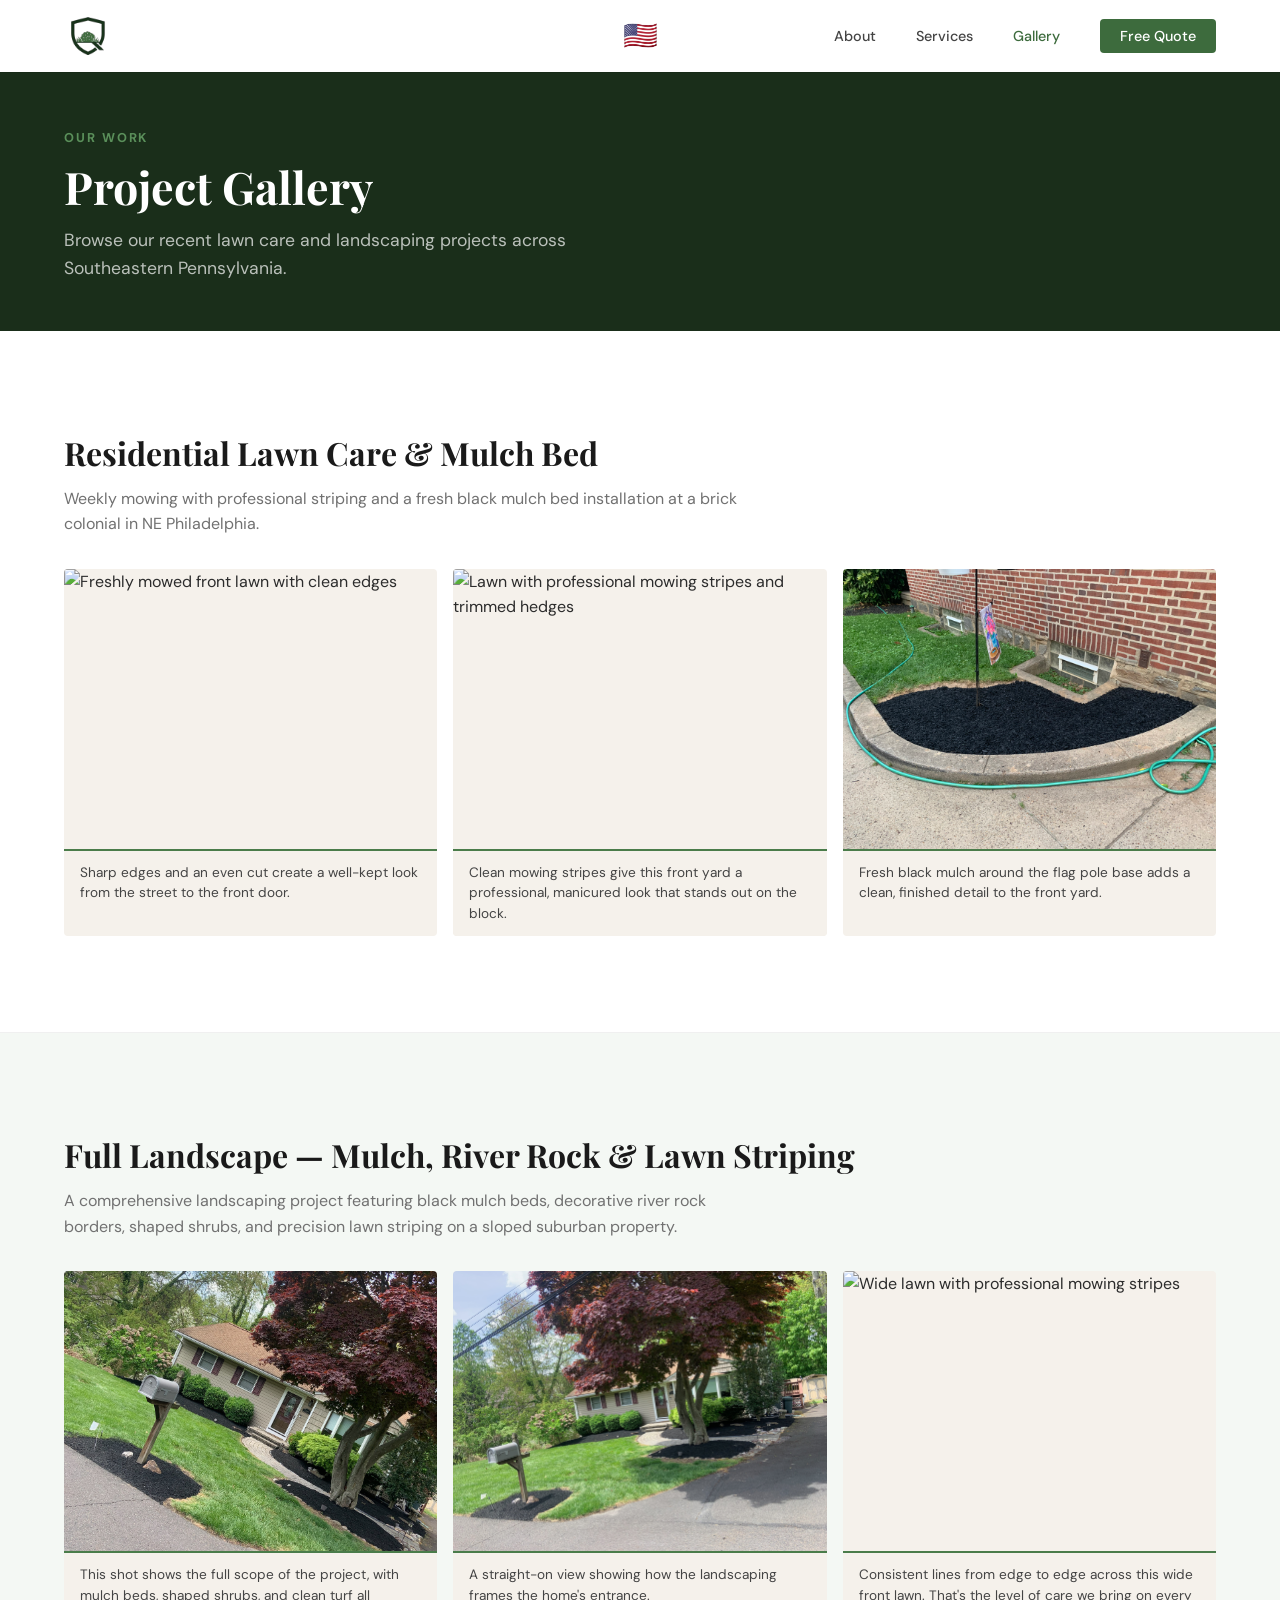
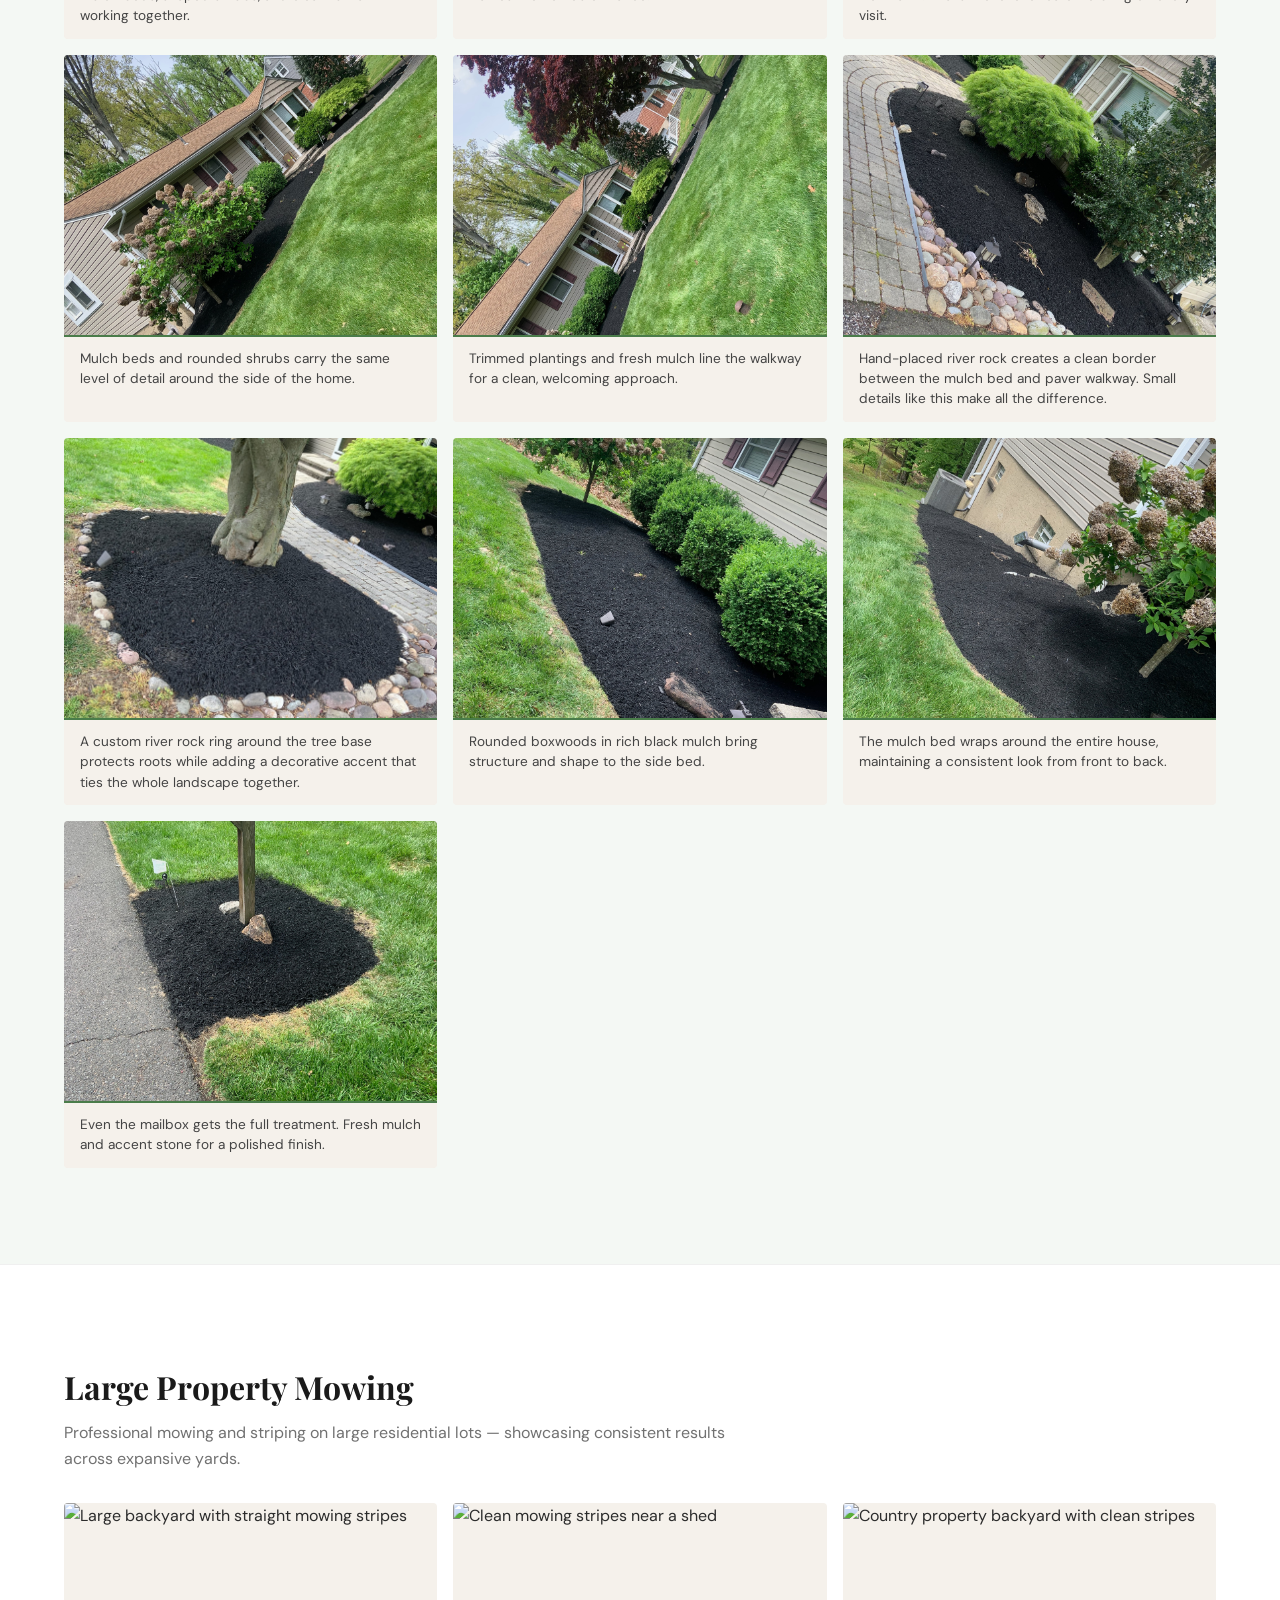
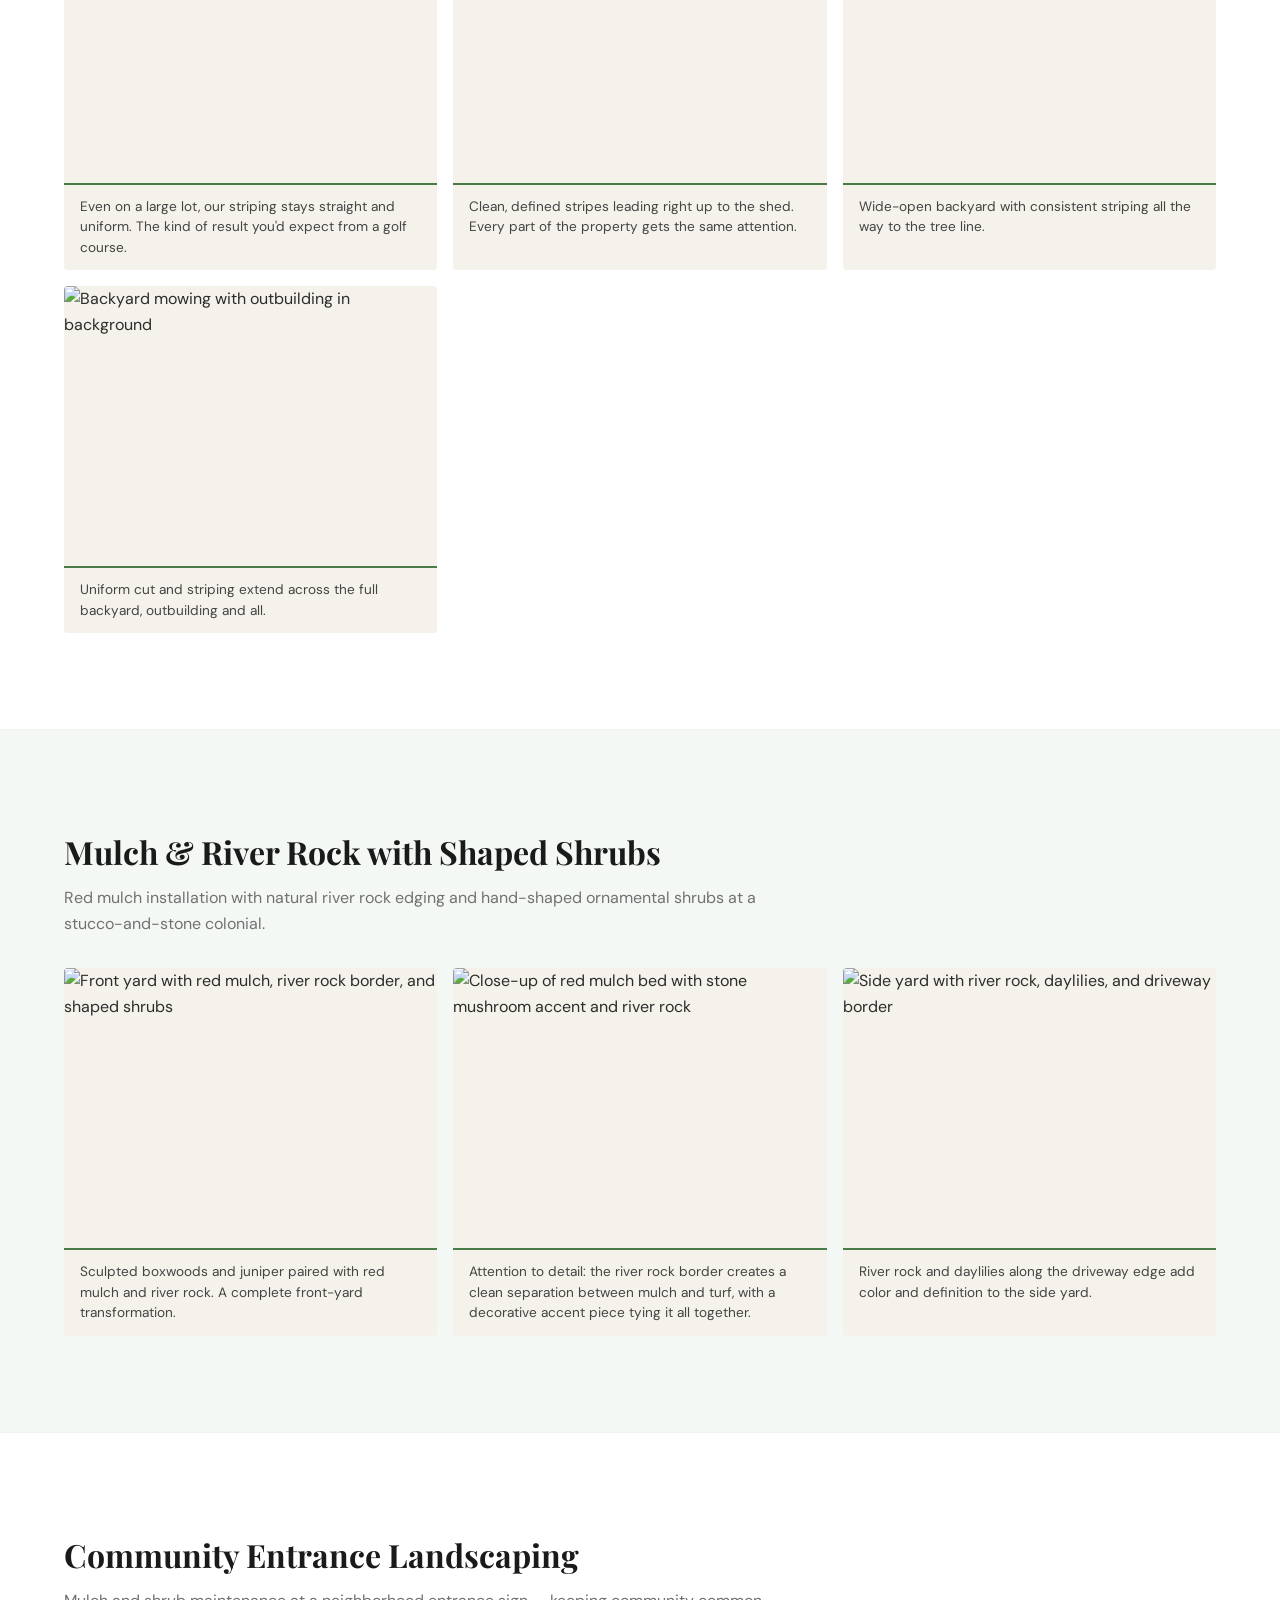
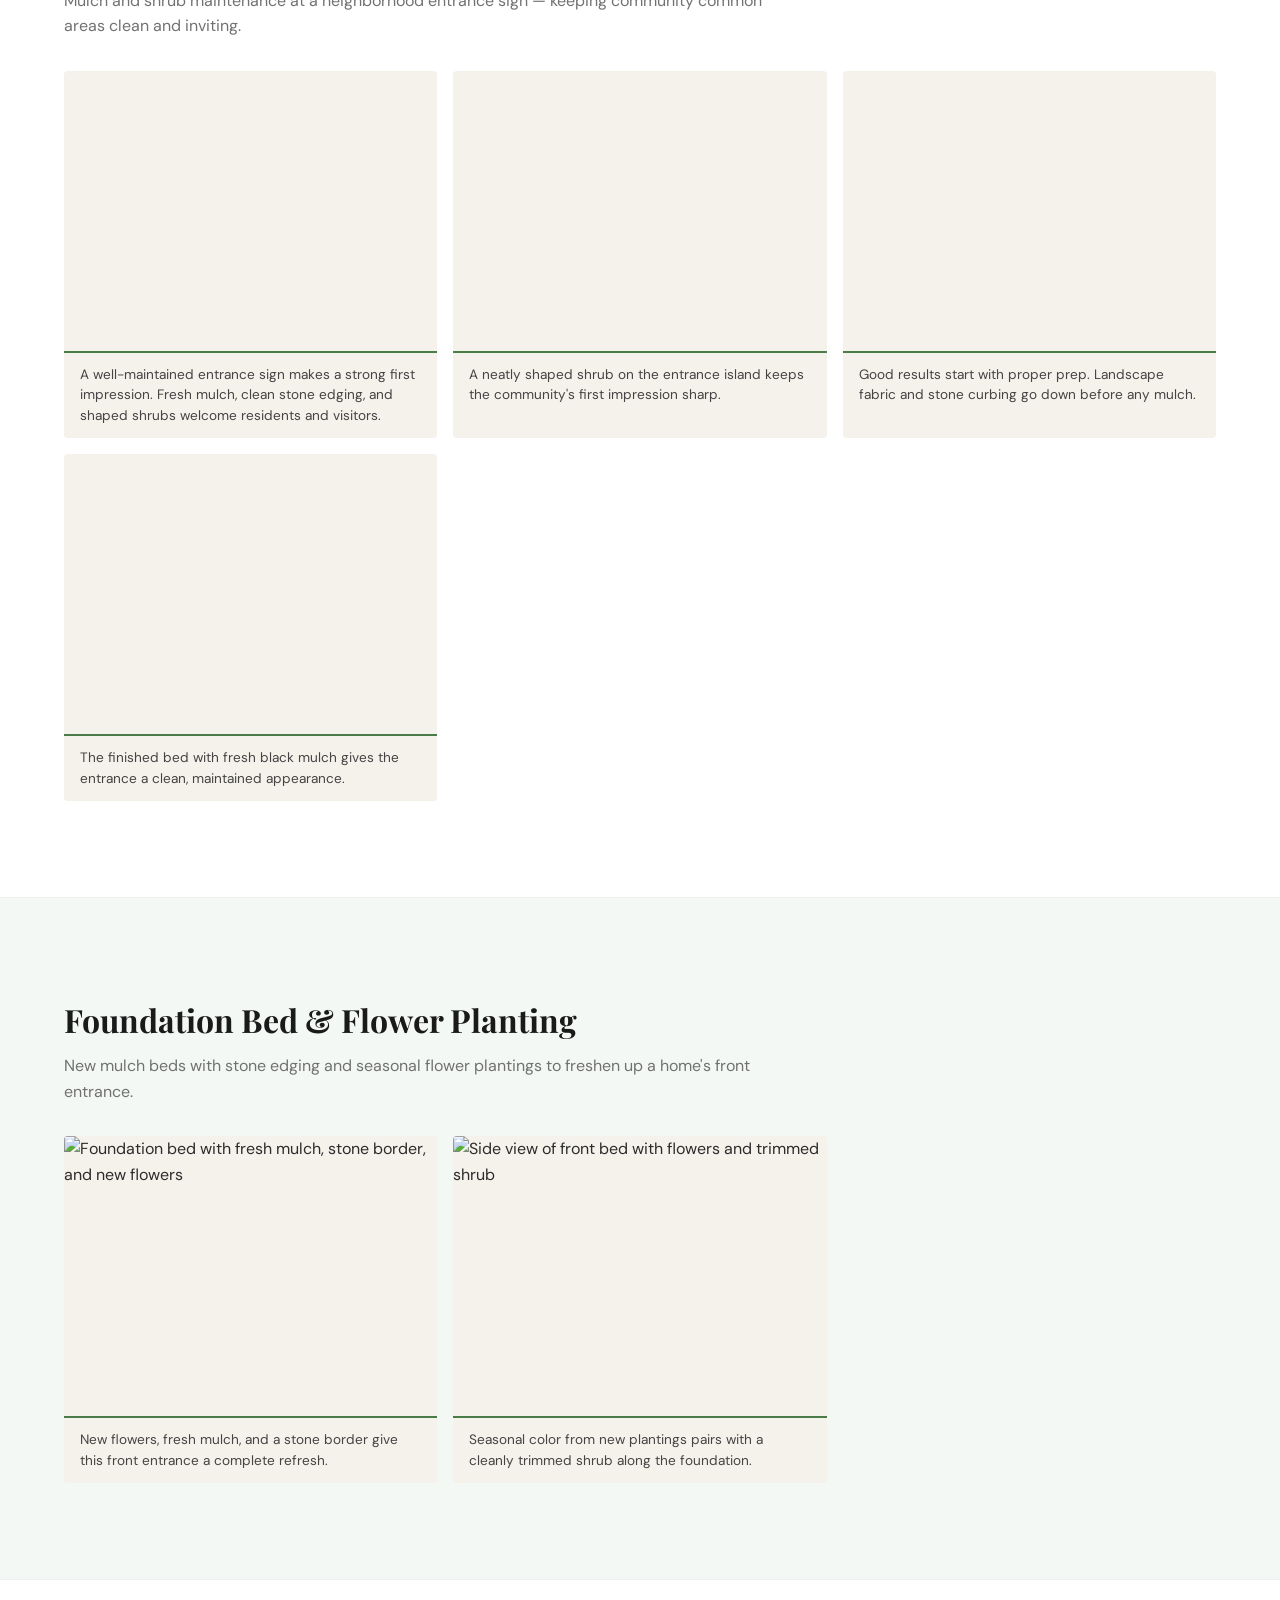
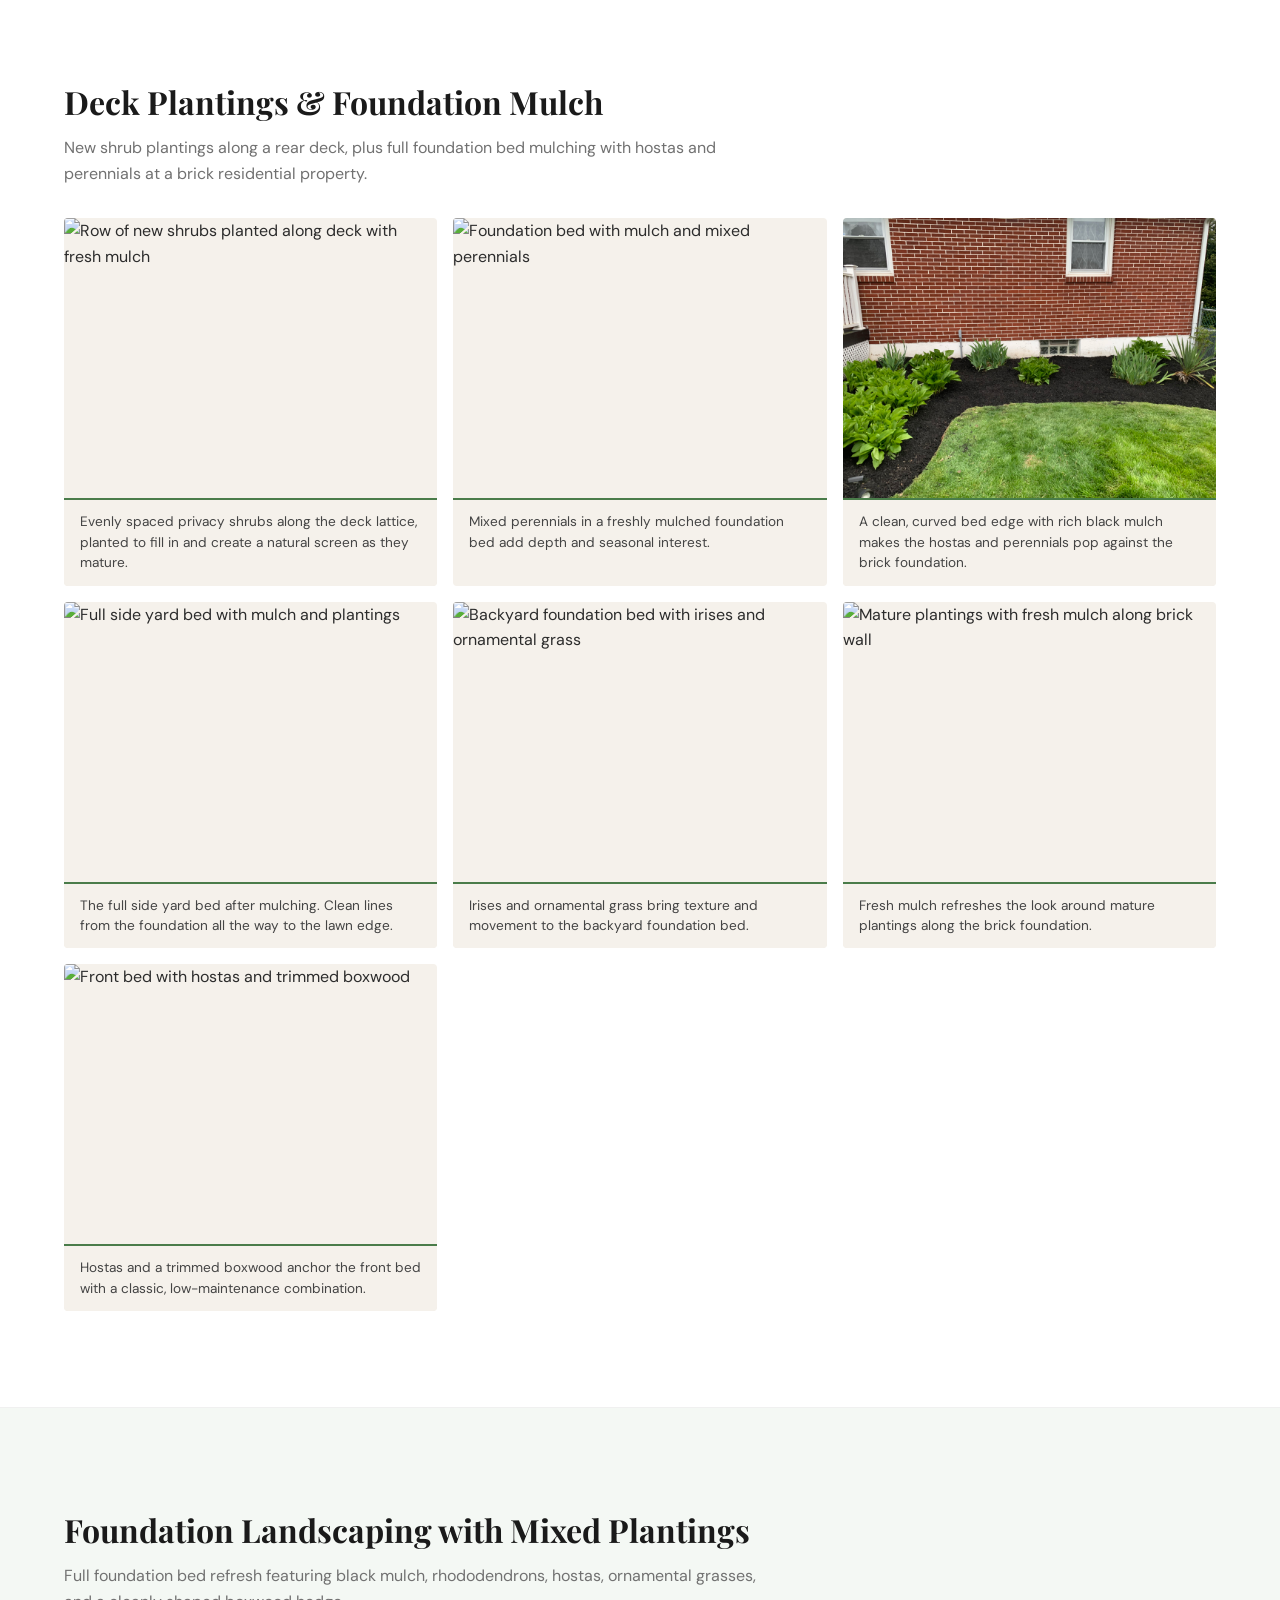
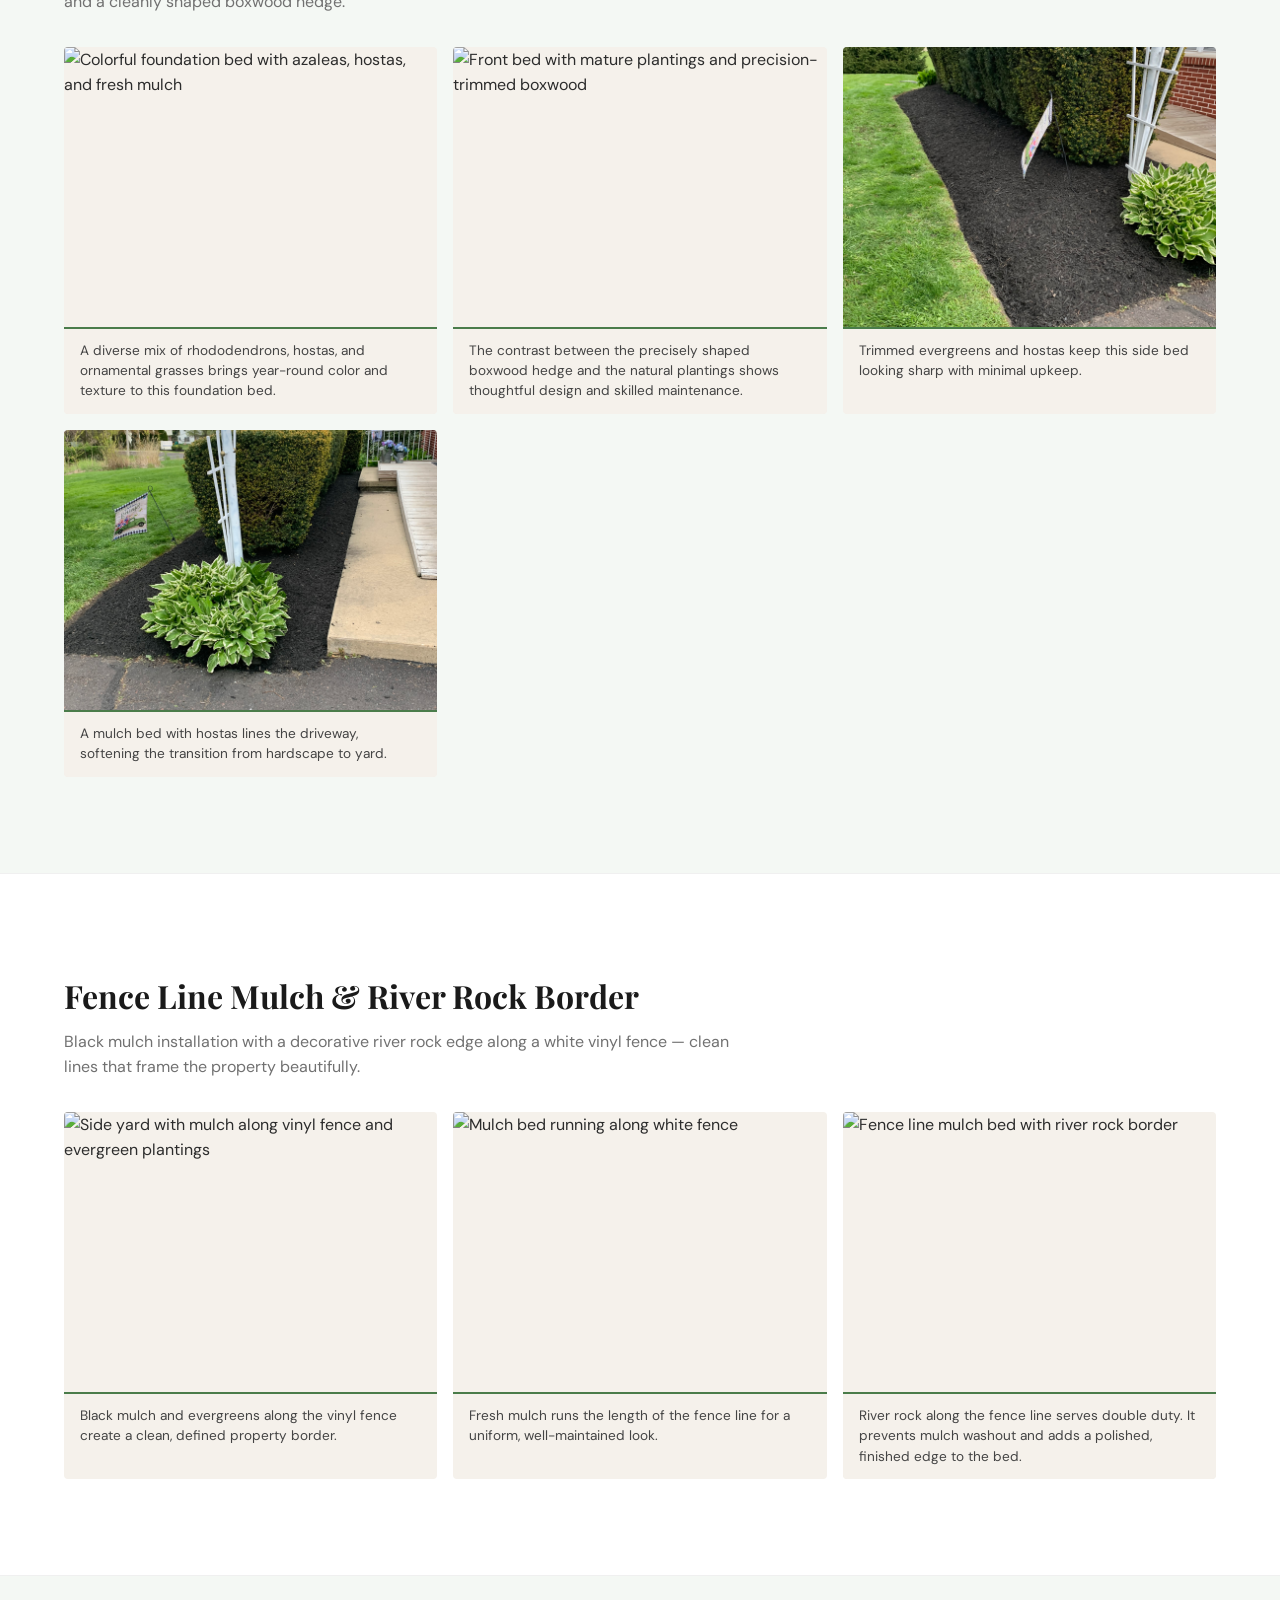
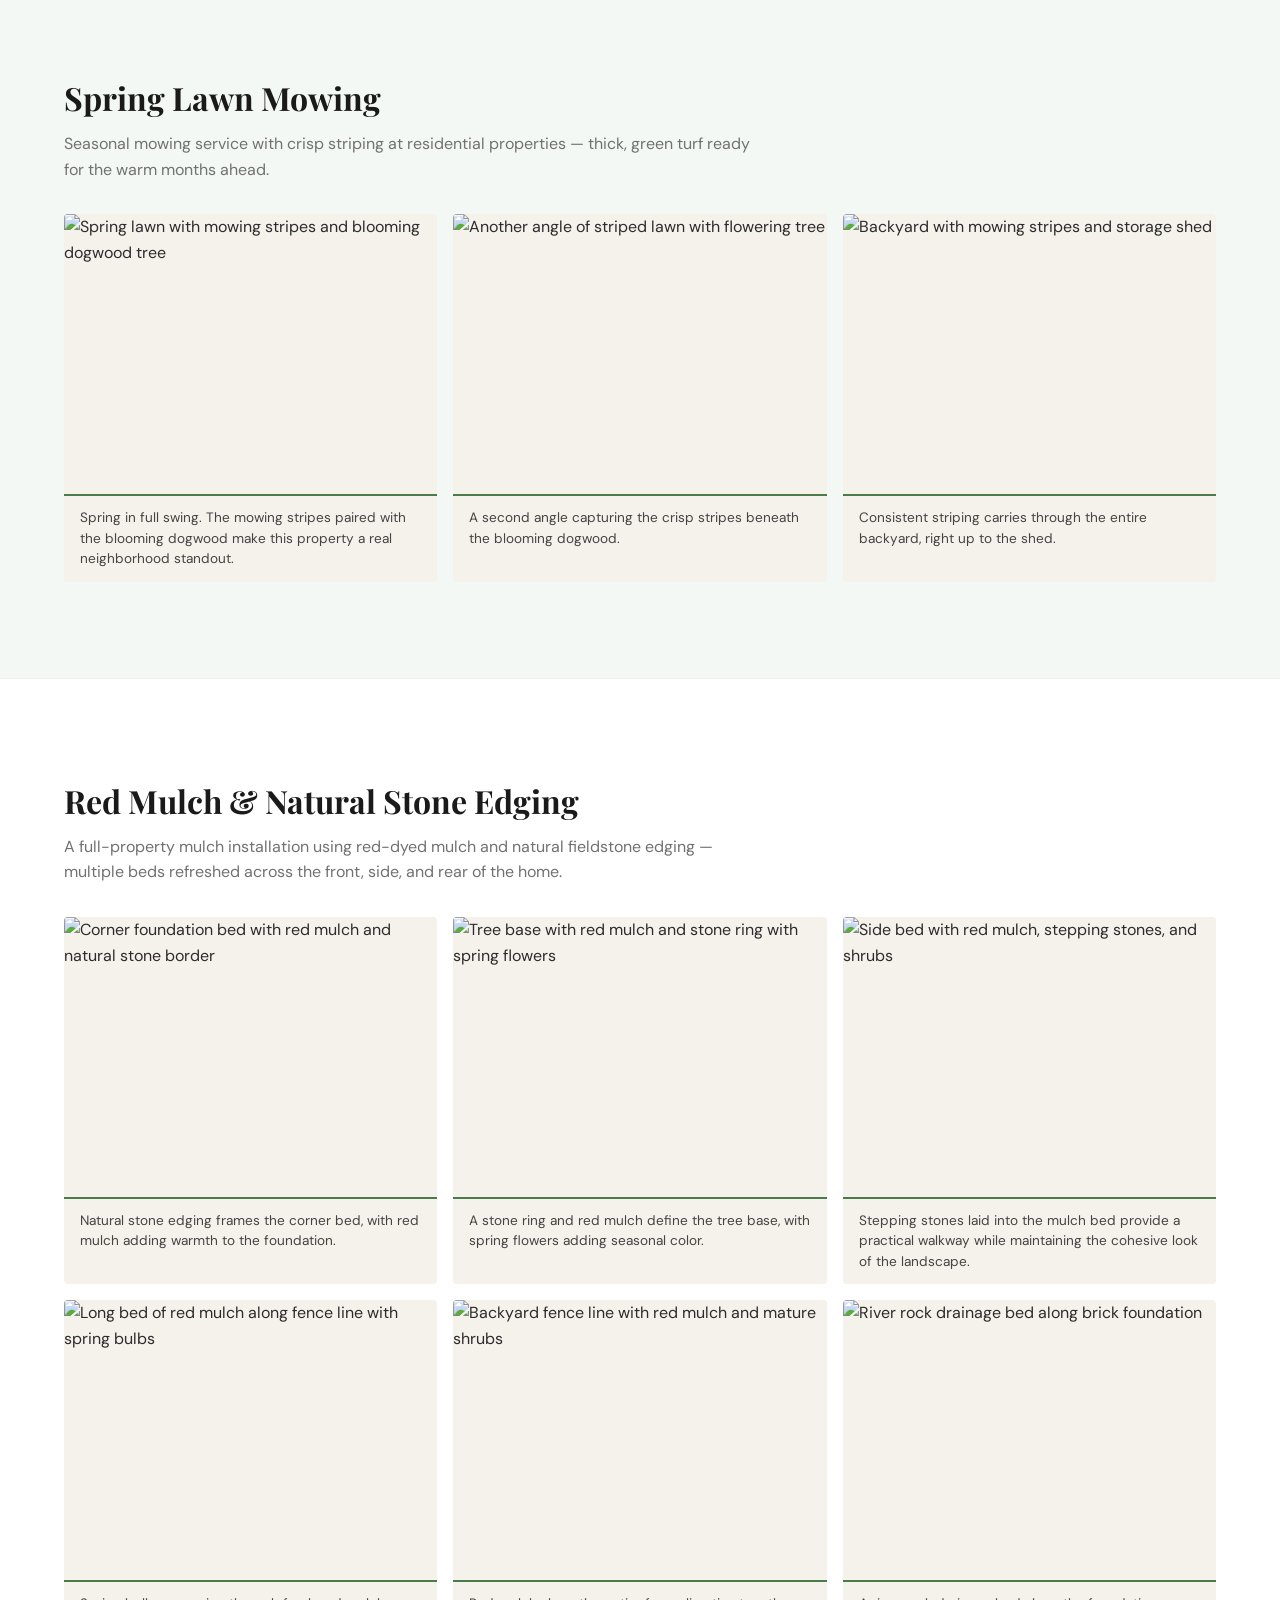
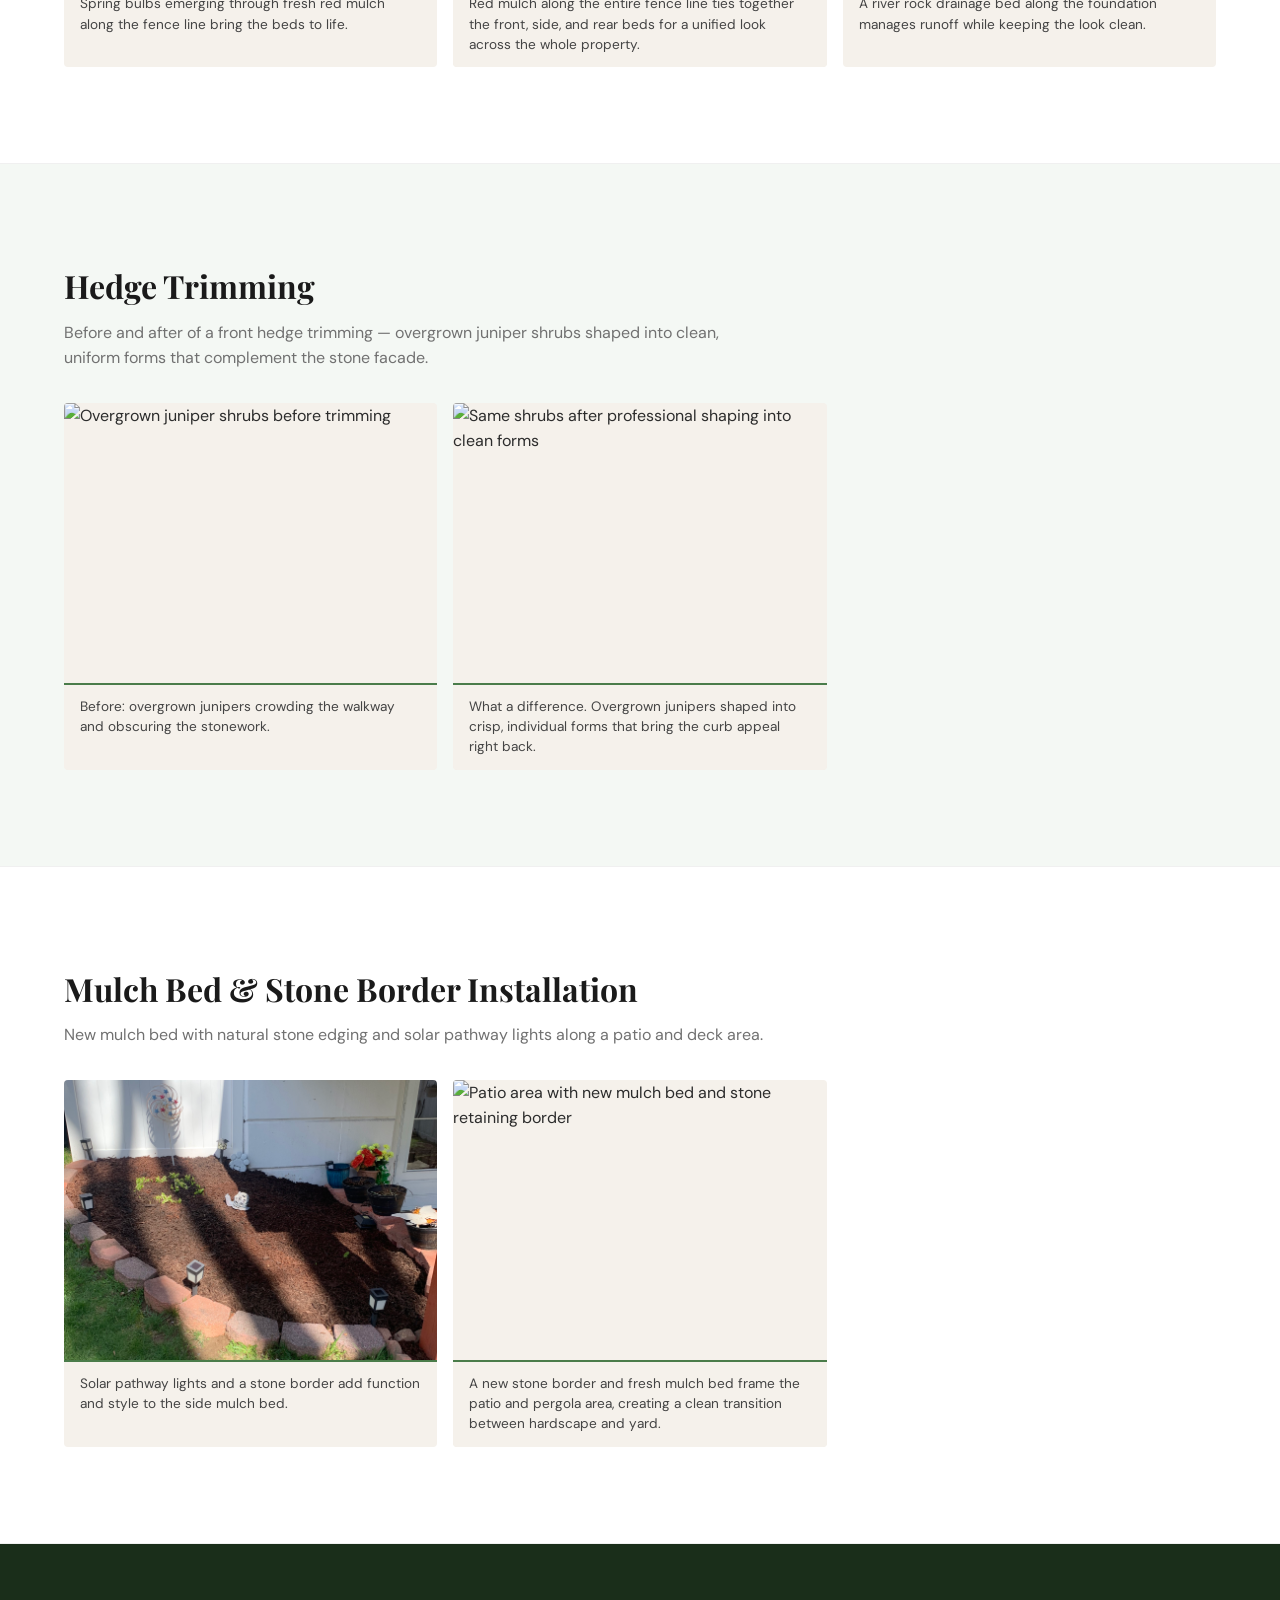
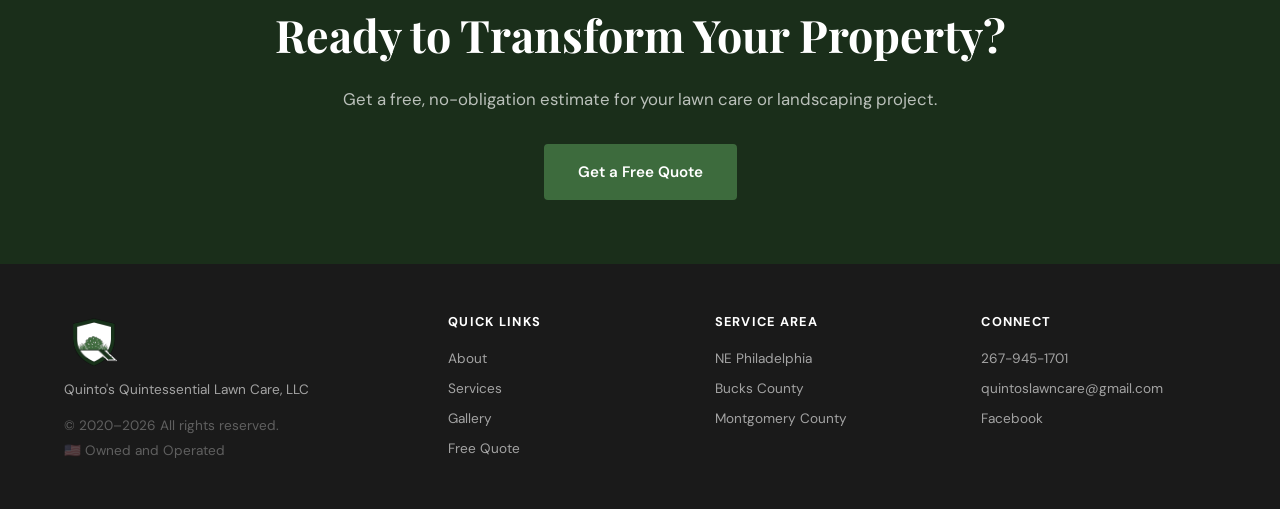
==== commit e89a66a3: "fixed bad captioning on 03-02" ====
--- a/gallery.html
+++ b/gallery.html
@@ -133,8 +133,8 @@
           <p class="gallery-page__caption">Even on a large lot, our striping stays straight and uniform. The kind of result you'd expect from a golf course.</p>
         </div>
         <div class="gallery-page__item">
-          <img src="images/03/pic-03-02.jpeg" alt="Front lawn with mowing stripes at brick home" loading="lazy">
-          <p class="gallery-page__caption">Clean, defined stripes on the front lawn complement the home's brick exterior.</p>
+          <img src="images/03/pic-03-02.jpeg" alt="Clean mowing stripes near a shed" loading="lazy">
+          <p class="gallery-page__caption">Clean, defined stripes leading right up to the shed. Every part of the property gets the same attention.</p>
         </div>
         <div class="gallery-page__item">
           <img src="images/03/pic-03-03.jpeg" alt="Country property backyard with clean stripes" loading="lazy">
